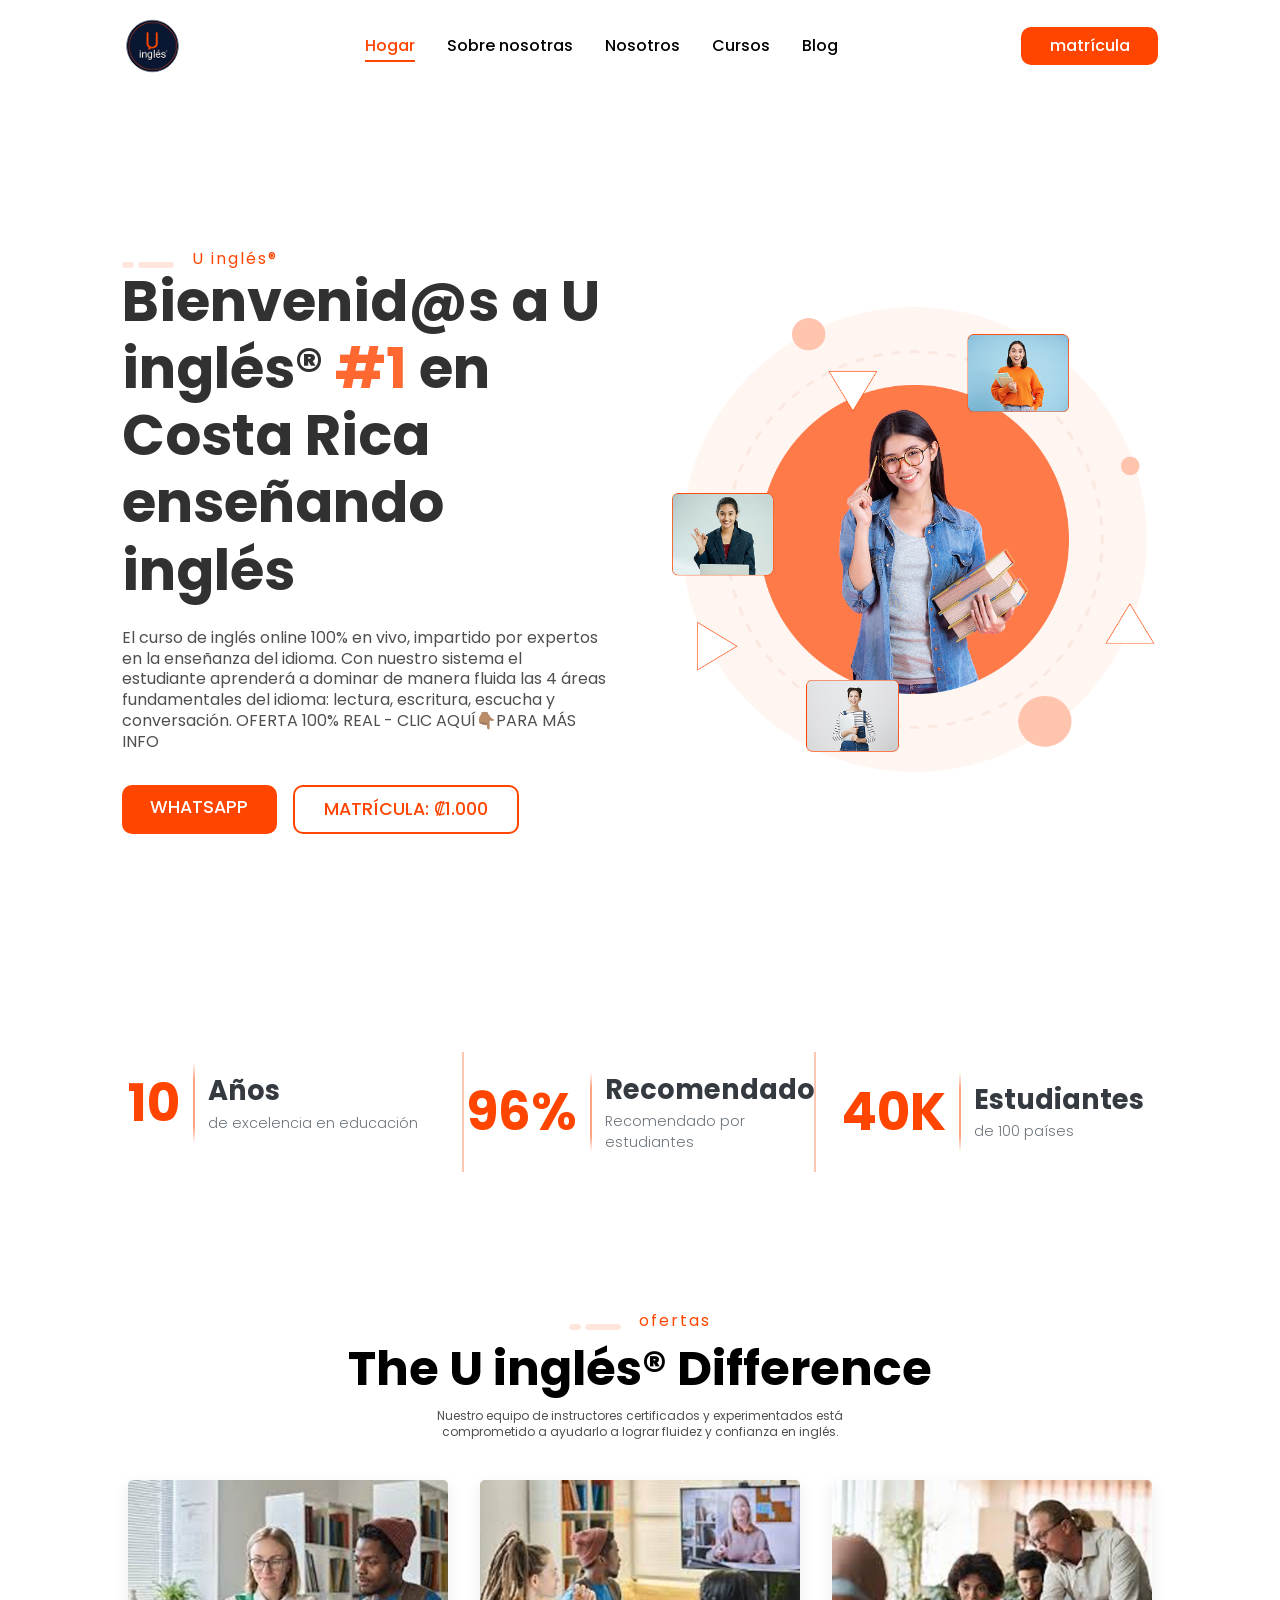
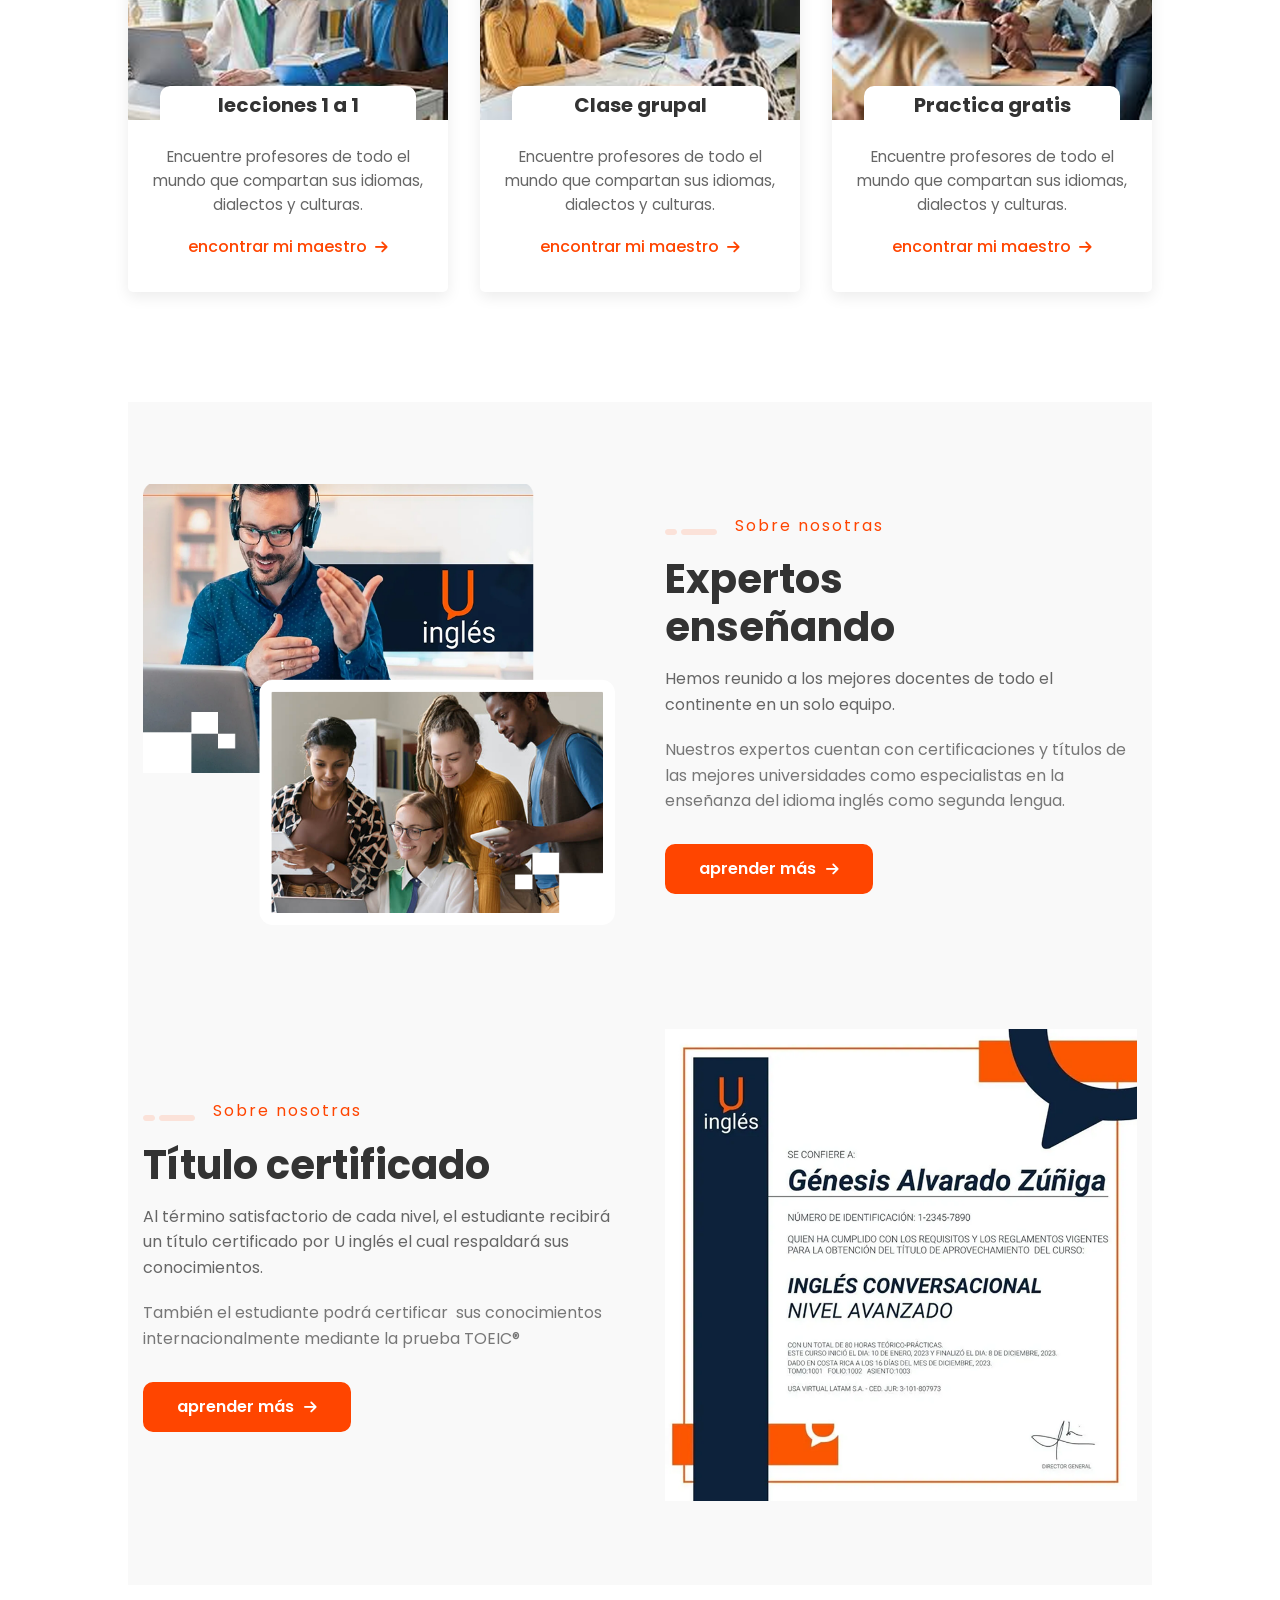
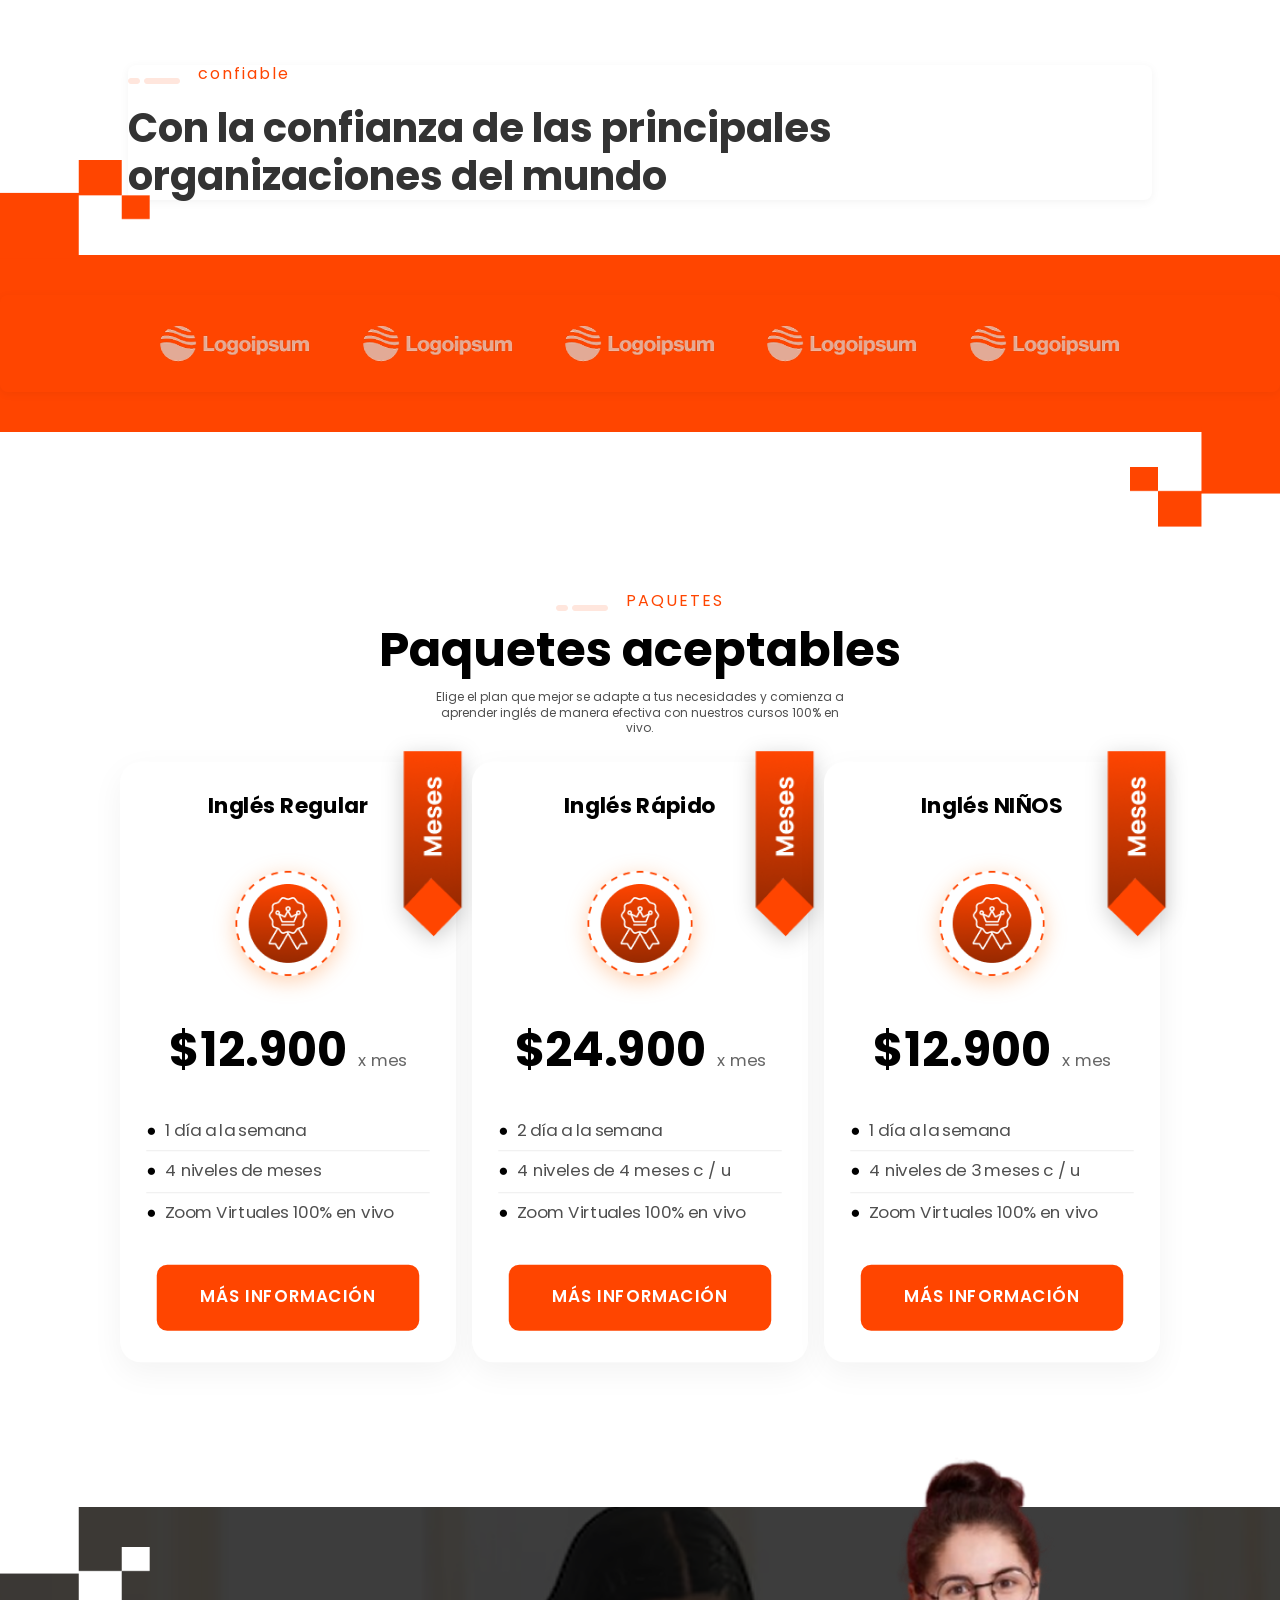
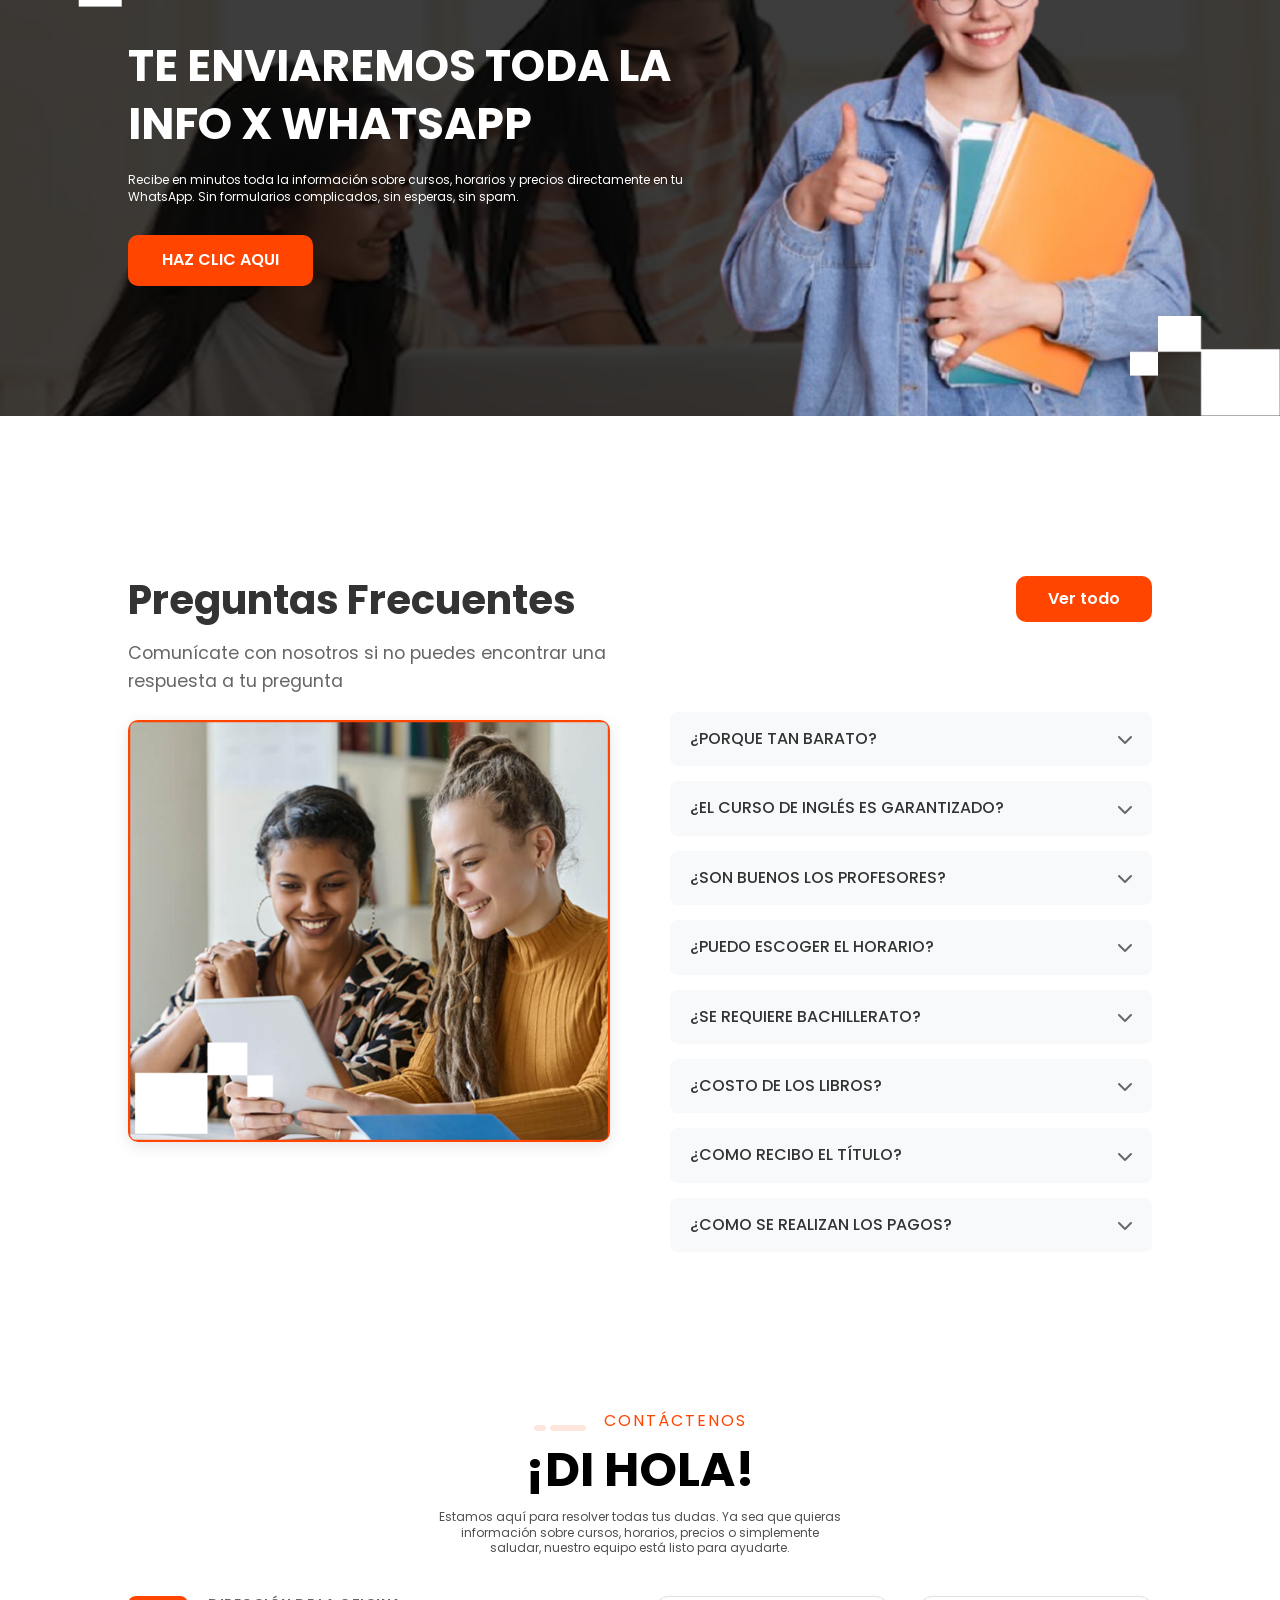
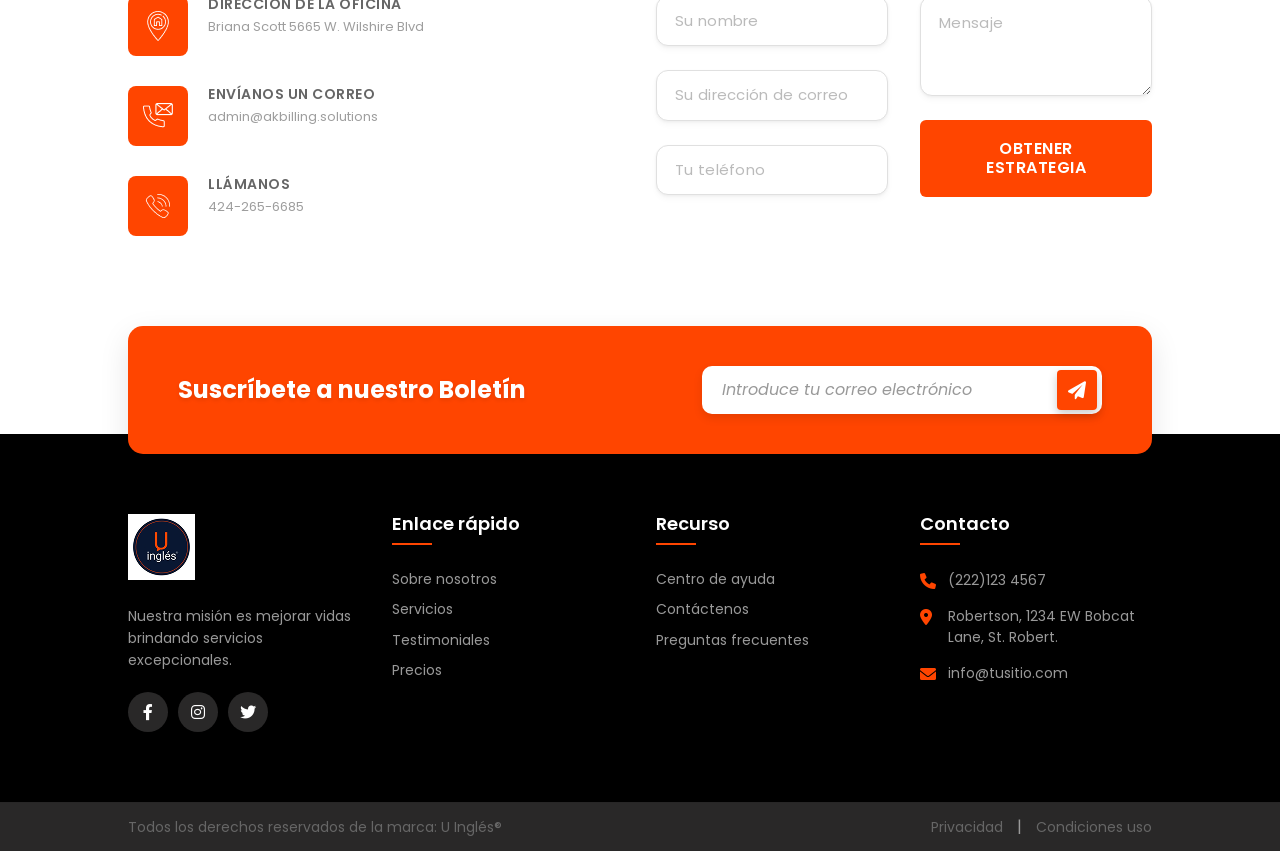
==== index.html @ 6aa4d953 "Web Page Public Temporal" ====
<!DOCTYPE html>
<html lang="es">
<head>
    <meta charset="UTF-8">
    <meta name="viewport" content="width=device-width, initial-scale=1.0">
    <title>U Inglés</title>
    <link rel="shortcut icon" type="image/x-icon"  href="assets/images/favicon.webp">

    <meta name="author" content="U inglés">
    <meta property="og:site_name" content="U inglés">
	<meta property="og:title" content="U inglés">
	<meta property="og:type" content="website">
	<meta property="og:image" content="assets/images/favicon.webp">
	<meta property="og:locale" content="es_US">
	<meta name="twitter:card" content="summary">
	<meta name="twitter:title" content="U inglés">
	<meta name="twitter:description" content="EXPERTOS EN INGLÉS">
	<meta name="twitter:image" content="assets/images/favicon.webp">
	<meta name="twitter:image:alt" content="U inglés">
	<meta name="theme-color" content="#ff4500">

    <link rel="preconnect" href="https://fonts.googleapis.com">
	<link rel="preconnect" href="https://fonts.gstatic.com" crossorigin>
	<link href="https://fonts.googleapis.com/css2?family=Poppins:ital,wght@0,100;0,200;0,300;0,400;0,500;0,600;0,700;0,800;0,900;1,100;1,200;1,300;1,400;1,500;1,600;1,700;1,800;1,900&display=swap" rel="stylesheet">
	<link rel="stylesheet" href="https://cdnjs.cloudflare.com/ajax/libs/font-awesome/6.0.0/css/all.min.css" integrity="sha512-9usAa10IRO0HhonpyAIVpjrylPvoDwiPUiKdWk5t3PyolY1cOd4DSE0Ga+ri4AuTroPR5aQvXU9xC6qOPnzFeg==" crossorigin="anonymous" referrerpolicy="no-referrer" />
    <link rel="stylesheet" href="assets/css/normalize.css"> 
    <link rel="stylesheet" href="assets/css/main.css"> <!-- ¡Solo este es necesario! -->
</head>
<body>
    <nav class="navbar-1 wx-bg-white">
        <div class="nav-container-1 wx-container">
            <div class="logo-1">
                <img src="assets/images/logo.png" alt="Logo">
                <!-- <span>TechWeb</span> -->
            </div>
            
            <ul class="nav-links-1">
                <li class="active"><a href="#inicio">Hogar</a></li>
                <li><a href="#servicios">Sobre nosotras</a></li>
                <li><a href="#nosotros">Nosotros</a></li>
                <li><a href="#planes">Cursos</a></li>
                <li><a href="#blog">Blog</a></li>
            </ul>

            <div class="nav-buttons-1 desktop">
                <a href="https://wa.me/50688607777" class="btn-1 btn-register-1">MATRÍCULA</a>
            </div>

            <div class="hamburger-1 stairs">
                <span></span>
                <span></span>
                <span></span>
            </div>
        </div>
    </nav>

    <div class="sidenav-overlay-1"></div>

    <section id="inicio" class="hero-1 wx-pt-0 wx-mt-0">
        <div class="hero-container-1 wx-container">
            <div class="hero-content-1">
                <span class="hero-span-1 wx-text-shape">U inglés®</span>
                <h1 class="hero-title-1 wx-mt-0">Bienvenid@s a U inglés® <span class="wx-text-primary wx-span">#1</span> en Costa Rica enseñando inglés</h1>
                <p class="hero-description-1">El curso de inglés online 100% en vivo, impartido por expertos en la enseñanza del idioma. Con nuestro sistema el estudiante aprenderá a dominar de manera fluida las 4 áreas fundamentales del idioma: lectura, escritura, escucha y conversación. OFERTA 100% REAL - CLIC AQUÍ👇🏽PARA MÁS INFO</p>
                <div class="hero-buttons-1">
                    <a href="https://wa.me/50688607777" class="btn-1 btn-whatsapp-1">WhatsApp</a>
                    <a href="https://wa.me/50688607777" class="btn-1 btn-transparent-1">MATRÍCULA: ₡1.000</a>
                </div>
            </div>
            <div class="hero-image-1">
                <img src="assets/images/hero.png" alt="Hero Image">
            </div>
        </div>
    </section>

     <!-- Sección de estadísticas -->
    <section class="wx-container wx-py-20">

	    <!-- Tres columnas responsivas -->
	    <div class="wx-row">
	        <!-- Columna 1: 10 años -->
	        <div class="wx-col-6 wx-col-md-4 wx-col-sm-6 wx-estadistica-item">
	            <div class="wx-estadistica-contenido">
	                <!-- Número con línea vertical -->
	                <div class="wx-estadistica-numero">
	                    <strong>10</strong>
	                </div>
	                
	                <!-- Textos a la derecha en PC, abajo en móvil -->
	                <div class="wx-estadistica-textos wx-ml-3">
	                    <div class="wx-estadistica-texto-bold">
	                        Años
	                    </div>
	                    <div class="wx-estadistica-texto-light">
	                        de excelencia en educación
	                    </div>
	                </div>
	            </div>
	        </div>

	        <!-- Columna 2: 96% recomendado -->
	        <div class="wx-col-6 wx-col-md-4 wx-col-sm-6 wx-estadistica-item wx-d-flex wx-justify-center">
	            <div class="wx-estadistica-contenido">
	                <div class="wx-estadistica-numero">
	                    <strong>96%</strong>
	                </div>
	                <div class="wx-estadistica-textos wx-ml-3">
	                    <div class="wx-estadistica-texto-bold">
	                        Recomendado
	                    </div>
	                    <div class="wx-estadistica-texto-light">
	                        Recomendado por estudiantes
	                    </div>
	                </div>
	            </div>
	        </div>

	        <!-- Columna 3: 40K estudiantes -->
	        <div class="wx-col-12 wx-col-md-4 wx-col-sm-12 wx-estadistica-item wx-d-flex wx-justify-center">
	            <div class="wx-estadistica-contenido">
	                <div class="wx-estadistica-numero">
	                    <strong>40K</strong>
	                </div>
	                <div class="wx-estadistica-textos wx-ml-3">
	                    <div class="wx-estadistica-texto-bold">
	                        Estudiantes
	                    </div>
	                    <div class="wx-estadistica-texto-light">
	                        de 100 países
	                    </div>
	                </div>
	            </div>
	        </div>
	    </div>
	</section>

	<!-- Sección de articulos -->
	<section id="blog" class="wx-container wx-py-20 section-articles">
		<div class="wx-title-area">
			<span class="hero-span-1 wx-text-shape">ofertas</span>
			<h2 class="wx-py-2">The U inglés® Difference️</h2>
			<div class="wx-center wx-w-40">
				<h5>Nuestro equipo de instructores certificados y experimentados está comprometido a ayudarlo a lograr fluidez y confianza en inglés.</h5>
				
			</div>
		</div>
		<div class="wx-container-articles">
	        <div class="wx-row">
	            <!-- Artículo 1 -->
	            <div class="wx-col-12 wx-col-md-4 wx-col-sm-12">
	                <article class="article-card">
	                    <div class="article-image-container">
	                        <img src="assets/images/article1.png" alt="Artículo 1" class="article-image">
	                        <span class="article-category">lecciones 1 a 1</span>
	                    </div>
	                    <div class="article-content">
	                        <p class="article-excerpt">Encuentre profesores de todo el mundo que compartan sus idiomas, dialectos y culturas.</p>
	                        <a href="https://wa.me/50688607777" class="article-link">encontrar mi maestro <i class="fas fa-arrow-right"></i></a>
	                    </div>
	                </article>
	            </div>
	            
	            <!-- Artículo 2 -->
	            <div class="wx-col-12 wx-col-md-4 wx-col-sm-12">
	                <article class="article-card">
	                    <div class="article-image-container">
	                        <img src="assets/images/article2.png" alt="Artículo 2" class="article-image">
	                        <span class="article-category">Clase grupal</span>
	                    </div>
	                    <div class="article-content">
	                        <p class="article-excerpt">Encuentre profesores de todo el mundo que compartan sus idiomas, dialectos y culturas.</p>
	                        <a href="https://wa.me/50688607777" class="article-link">encontrar mi maestro <i class="fas fa-arrow-right"></i></a>
	                    </div>
	                </article>
	            </div>
	            
	            <!-- Artículo 3 -->
	            <div class="wx-col-12 wx-col-md-4 wx-col-sm-12">
	                <article class="article-card">
	                    <div class="article-image-container">
	                        <img src="assets/images/article3.png" alt="Artículo 3" class="article-image">
	                        <span class="article-category">Practica gratis</span>
	                    </div>
	                    <div class="article-content">
	                        <p class="article-excerpt">Encuentre profesores de todo el mundo que compartan sus idiomas, dialectos y culturas.</p>
	                        <a href="https://wa.me/50688607777" class="article-link">encontrar mi maestro <i class="fas fa-arrow-right"></i></a>
	                    </div>
	                </article>
	            </div>
	        </div>
	    </div>
	</section>

	<!-- Sección Sobre Nosotros -->
	<section class="wx-container wx-py-20 section-about">
	    <div class="wx-container-about">
	        
	        <!-- Primera subsección: Imagen izquierda, texto derecha -->
	        <div id="servicios" class="about-row">
	            <div class="about-col about-col-image">
	                <div class="about-image-container">
	                    <img src="assets/images/about.png" alt="Sobre nosotros 1" class="about-image">
	                </div>
	            </div>
	            <div class="about-col about-col-content">
	                <span class="hero-span-1 wx-text-shape">Sobre nosotras</span>
	                <h2 class="about-title wx-mt-5">Expertos <br> enseñando</h2>
	                <p class="about-text about-text-short">Hemos reunido a los mejores docentes de todo el continente en un solo equipo.</p>
	                <p class="about-text about-text-long">Nuestros expertos cuentan con certificaciones y títulos de las mejores universidades como especialistas en la enseñanza del idioma inglés como segunda lengua.</p>
	                <a href="https://wa.me/50688607777" class="about-btn">aprender más <i class="fas fa-arrow-right"></i></a>
	            </div>
	        </div>

	        <!-- Segunda subsección: Imagen derecha, texto izquierda (reverse) -->
	        <div id="nosotros" class="about-row about-row-reverse">
	            <div class="about-col about-col-image">
	                <div class="about-image-container">
	                    <img src="assets/images/certificado.png" alt="Sobre nosotros 2" class="about-image">
	                </div>
	            </div>
	            <div class="about-col about-col-content">
	                <span class="hero-span-1 wx-text-shape">Sobre nosotras</span>
	                <h2 class="about-title wx-mt-5">Título certificado</h2>
	                <p class="about-text about-text-short">Al término satisfactorio de cada nivel, el estudiante recibirá un título certificado por U inglés el cual respaldará sus conocimientos.</p>
	                <p class="about-text about-text-long">También el estudiante podrá certificar  sus conocimientos internacionalmente mediante la prueba TOEIC®</p>
	                <a href="https://wa.me/50688607777" class="about-btn">aprender más <i class="fas fa-arrow-right"></i></a>
	            </div>
	        </div>

	    </div>
	</section>

	<!-- Sección Clientes (Título e imágenes decorativas) -->
	<section class="wx-container wx-py-20 section-clientes">
	  <div class="wx-card">

	    <span class="hero-span-1 wx-text-shape">confiable</span>
	    <h2 class="about-title wx-mt-5">Con la confianza de las principales <br> organizaciones del mundo</h2>
	  </div>
	</section>

	<!-- NUEVA SECCIÓN: Lista de Clientes (Logos) -->
	<section class="wx-bg-primary wx-py-10 section-lista-clientes">
		<!-- Imagen izquierda (esquina superior izquierda de la tarjeta) -->
	    <img src="assets/images/bg-left.png" alt="" class="clientes-bg-img left-img" role="presentation">
	    <!-- Imagen derecha (esquina inferior derecha de la tarjeta) -->
	    <img src="assets/images/bg-right.png" alt="" class="clientes-bg-img right-img" role="presentation">
	  <div class="wx-card-logos"> 
	  	<div class="wx-container">
		    <ul class="clientes-logos-list">
		      <li><img src="assets/images/partner.png" alt="Nombre Cliente 1"></li>
		      <li><img src="assets/images/partner.png" alt="Nombre Cliente 2"></li>
		      <li><img src="assets/images/partner.png" alt="Nombre Cliente 3"></li>
		      <li><img src="assets/images/partner.png" alt="Nombre Cliente 4"></li>
		      <li><img src="assets/images/partner.png" alt="Nombre Cliente 5"></li>
		    </ul>
	  		
	  	</div>
	  </div>
	</section>

	<!-- Sección de planes -->
	<section id="planes" class="wx-container wx-py-20 section-planes">
	    <!-- Título de la sección -->
	    <div class="wx-title-area">
	        <span class="hero-span-1 wx-text-shape">PAQUETES</span>
	        <h2 class="wx-py-2">Paquetes aceptables</h2>
	        <div class="wx-center wx-w-40">
	            <h5>Elige el plan que mejor se adapte a tus necesidades y comienza a aprender inglés de manera efectiva con nuestros cursos 100% en vivo.</h5>
	        </div>
	    </div>
	    
	    <!-- Contenedor de planes -->
	    <div class="wx-container-planes">
	        <div class="wx-row">
	            <!-- Plan 1 - Básico -->
	            <div class="wx-col-12 wx-col-md-4 wx-col-sm-12">
	                <div class="wx-card-plan featured">
	                	<div class="featured-badge">
				            <img src="assets/images/categoria.png" alt="Más Popular">
				        </div>
	                    <h3 class="plan-title">Inglés Regular</h3>
	                    <div class="plan-icon">
	                        <img src="assets/images/medalla.png" alt="Medalla Bronce">
	                    </div>
	                    <div class="plan-price">
	                        $12.900 <span>x mes</span>
	                    </div>
	                    <ul class="plan-features">
	                        <li>1 día a la semana</li>
	                        <li>4 niveles de meses</li>
	                        <li>Zoom Virtuales 100% en vivo</li>
	                    </ul>
	                    <button class="plan-btn"  onclick="window.location.href='https://wa.me/50688607777'">Más información</button>
	                </div>
	            </div>
	            
	            <!-- Plan 2 - Estándar (Destacado) -->
	            <div class="wx-col-12 wx-col-md-4 wx-col-sm-12">
	                <div class="wx-card-plan featured">
	                	 <div class="featured-badge">
				            <img src="assets/images/categoria.png" alt="Más Popular">
				        </div>
	                    <h3 class="plan-title">Inglés Rápido</h3>
	                    <div class="plan-icon">
	                        <img src="assets/images/medalla.png" alt="Medalla Plata">
	                    </div>
	                    <div class="plan-price">
	                        $24.900 <span>x mes</span>
	                    </div>
	                    <ul class="plan-features">
	                        <li>2 día a la semana</li>
	                        <li>4 niveles de 4 meses c / u</li>
	                        <li>Zoom Virtuales 100% en vivo</li>
	                    </ul>
	                    <button class="plan-btn"  onclick="window.location.href='https://wa.me/50688607777'">Más información</button>
	                </div>
	            </div>
	            
	            <!-- Plan 3 - Premium -->
	            <div class="wx-col-12 wx-col-md-4 wx-col-sm-12">
	                <div class="wx-card-plan featured">
	                	<div class="featured-badge">
				            <img src="assets/images/categoria.png" alt="Más Popular">
				        </div>
	                    <h3 class="plan-title">Inglés NIÑOS</h3>
	                    <div class="plan-icon">
	                        <img src="assets/images/medalla.png" alt="Medalla Oro">
	                    </div>
	                    <div class="plan-price">
	                        $12.900 <span>x mes</span>
	                    </div>
	                    <ul class="plan-features">
	                        <li>1 día a la semana</li>
	                        <li>4 niveles de  3 meses c / u</li>
	                        <li>Zoom Virtuales 100% en vivo</li>
	                    </ul>
	                    <button class="plan-btn"  onclick="window.location.href='https://wa.me/50688607777'">Más información</button>
	                </div>
	            </div>
	        </div>
	    </div>
	</section>

	<!-- Sección de inivitacion -->
	<section class="wx-invitavion wx-py-20">
	    <!-- Imágenes decorativas -->
	    <img src="assets/images/bg-w-left.png" alt="" class="invitacion-bg-img left-img" role="presentation">
	    <img src="assets/images/bg-w-right.png" alt="" class="invitacion-bg-img right-img" role="presentation">
	    
	    <div class="wx-container">
	        <div class="wx-row">
	            <div class="wx-col-12 wx-col-md-7 wx-col-lg-7">
	                <div class="content-area">
	                    <h2>TE ENVIAREMOS TODA LA <br class="hide-on-mobile"> INFO X WHATSAPP</h2>
	                    <h5>Recibe en minutos toda la información sobre cursos, horarios y precios directamente en tu WhatsApp. Sin formularios complicados, sin esperas, sin spam.</h5>
	                    <a href="https://wa.me/50688607777" class="btn-invitacion">HAZ CLIC AQUI</a>
	                </div>
	            </div>
	            <div class="wx-col-12 wx-col-md-5 wx-col-lg-5">
	                <div class="invitacion-person-img">
	                    <img src="assets/images/person.png" alt="Person" loading="lazy">
	                </div>
	            </div>
	        </div>
	    </div>
	</section>

	<!-- Section de preguntas frecuentes -->
	<section class="wx-container faq-section wx-py-20">
        <div class="faq-column left-column">
            <h2 class="faq-title">Preguntas Frecuentes</h2>
            <p class="faq-subtitle">Comunícate con nosotros si no puedes encontrar una respuesta a tu pregunta</p>
            <div class="faq-image-container">
                <img src="assets/images/question.png" alt="Preguntas frecuentes" class="faq-image">
            </div>
        </div>

        <div class="faq-column right-column">
            <button onclick="window.location.href='https://wa.me/50688607777'" class="faq-contact-btn">
                Ver todo
                <!-- <i class="fas fa-arrow-right"></i> -->
            </button>

            <div class="faq-list" style="padding-top: 60px;">
                <!-- Pregunta 1 -->
                <div class="faq-item">
                    <div class="faq-question">
                        <span>¿PORQUE TAN BARATO?</span>
                        <i class="fas fa-chevron-down faq-icon"></i>
                    </div>
                    <div class="faq-answer">
                        <p>Nuestra meta es ofrecer un curso de calidad a bajo costo y así poder beneficiar a la mayor cantidad de estudiantes posibles. Animate! Las buenas oportunidades no se pueden dejar pasar.</p>
                    </div>
                </div>

                <!-- Pregunta 2 -->
                <div class="faq-item">
                    <div class="faq-question">
                        <span>¿EL CURSO DE INGLÉS ES GARANTIZADO?</span>
                        <i class="fas fa-chevron-down faq-icon"></i>
                    </div>
                    <div class="faq-answer">
                        <p>Nuestro programa está diseñado para que el estudiante logre dominar de forma fluida y espontánea las 4 áreas fundamentales del idioma inglés: lectura, escritura, escucha y sobre todo la conversación. Por lo tanto, para lograr el objetivo es indispensable tomar en cuenta la disciplina y habilidad de cada estudiante. Con ganas y esfuerzo lo vas a lograr al igual que muchas personas en el mundo.</p>
                    </div>
                </div>

                <!-- Pregunta 3 -->
                <div class="faq-item">
                    <div class="faq-question">
                        <span>¿SON BUENOS LOS PROFESORES?</span>
                        <i class="fas fa-chevron-down faq-icon"></i>
                    </div>
                    <div class="faq-answer">
                        <p>Nuestro equipo docente está conformado por los mejores profesores de todo el continente, certificados y graduados de las mejores universidades como especialistas en la enseñanza del idioma inglés.</p>
                    </div>
                </div>

                <!-- Pregunta 4 -->
                <div class="faq-item">
                    <div class="faq-question">
                        <span>¿PUEDO ESCOGER EL HORARIO?</span>
                        <i class="fas fa-chevron-down faq-icon"></i>
                    </div>
                    <div class="faq-answer">
                        <p>Así es! Contamos con horarios lectivos disponibles tanto entre semana como los días sábado: mañana, tarde y noche. </p>
                    </div>
                </div>

                <!-- Pregunta 5 -->
                <div class="faq-item">
                    <div class="faq-question">
                        <span>¿SE REQUIERE BACHILLERATO?</span>
                        <i class="fas fa-chevron-down faq-icon"></i>
                    </div>
                    <div class="faq-answer">
                        <p>No se requiere tener título de bachillerato. El único requisito es tener muchas ganas de aprender ya que nuestros cursos son para niños, jóvenes y adultos.</p>
                    </div>
                </div>
                <!-- Pregunta 6 -->
                <div class="faq-item">
                    <div class="faq-question">
                        <span>¿COSTO DE LOS LIBROS?</span>
                        <i class="fas fa-chevron-down faq-icon"></i>
                    </div>
                    <div class="faq-answer">
                        <p>No tendrás que gastar dinero en libros, ya que al momento de matricular recibirás TOTALMENTE GRATIS el material del curso en formato digital PDF y de esa manera lo podrás descargar de manera muy fácil.</p>
                    </div>
                </div>
                <!-- Pregunta 7 -->
                <div class="faq-item">
                    <div class="faq-question">
                        <span>¿COMO RECIBO EL TÍTULO?</span>
                        <i class="fas fa-chevron-down faq-icon"></i>
                    </div>
                    <div class="faq-answer">
                        <p>Te haremos llegar el titulo en formato digital vía email, o bien, lo podemos hacer llegar hasta la puerta de tu casa por medio de Correos de Costa Rica. </p>
                    </div>
                </div>
                <!-- Pregunta 8 -->
                <div class="faq-item">
                    <div class="faq-question">
                        <span>¿COMO SE REALIZAN LOS PAGOS?</span>
                        <i class="fas fa-chevron-down faq-icon"></i>
                    </div>
                    <div class="faq-answer">
                        <p>
                        	Para su seguridad y comodidad contamos con diferentes formas de pago para que puedas elegir la que más te convenga: <br>
							SINPE MÓVIL <br>
							Transferencia <br>
							PAYPAL <br>
							BN Servicios <br>
							Tucan BCR <br>
							Rapi BAC 
                        </p>
                    </div>
                </div>
            </div>
        </div>
    </section>

    <!-- Sección de contacto -->
	<section id="contacto" class="wx-container section-contact">
	    <!-- Título de la sección -->
	    <div class="wx-title-area">
	        <span class="hero-span-1 wx-text-shape">CONTÁCTENOS</span>
	        <h2 class="wx-py-2">¡DI HOLA!</h2>
	        <div class="wx-center wx-w-40">
	            <h5>Estamos aquí para resolver todas tus dudas. Ya sea que quieras información sobre cursos, horarios, precios o simplemente saludar, nuestro equipo está listo para ayudarte.</h5>
	        </div>
	    </div>

	    <div class="contact-form wx-row">
	        <!-- Columna izquierda - Información de contacto -->
	        <div class="wx-col-12 wx-col-md-6 contact-info">
	            <!-- Item 1 -->
	            <div class="contact-info-item">
	                <div class="icon-box" style="background-color: var(--color-primary);">
	                    <img src="assets/images/ubicacion.png" alt="Icono ubicación" class="contact-icon">
	                </div>
	                <div class="contact-text">
	                    <span class="contact-label">Dirección de la oficina</span>
	                    <p class="contact-detail">Briana Scott 5665 W. Wilshire Blvd</p>
	                </div>
	            </div>

	            <!-- Item 2 -->
	            <div class="contact-info-item">
	                <div class="icon-box" style="background-color: var(--color-primary);">
	                    <img src="assets/images/phone-send.png" alt="Icono email" class="contact-icon">
	                </div>
	                <div class="contact-text">
	                    <span class="contact-label">Envíanos un correo</span>
	                    <p class="contact-detail">admin@akbilling.solutions</p>
	                </div>
	            </div>

	            <!-- Item 3 -->
	            <div class="contact-info-item">
	                <div class="icon-box" style="background-color: var(--color-primary);">
	                    <img src="assets/images/phone.png" alt="Icono teléfono" class="contact-icon">
	                </div>
	                <div class="contact-text">
	                    <span class="contact-label">Llámanos</span>
	                    <p class="contact-detail">424-265-6685</p>
	                </div>
	            </div>
	        </div>

	        <!-- Columna derecha - Formulario -->
	        <div class="wx-col-12 wx-col-md-6 contact-form-container">
	            <form class="contact-form-fields">
	                
	                
	                <div class="form-row wx-row">
	                    <div class="wx-col-12 wx-col-sm-6">
	                       <div class="form-row wx-row">
	                       		<div class="wx-col-12">
			                        <input type="text" class="form-input" placeholder="Su nombre" required>
			                    </div>
			                    <div class="wx-col-12 wx-mt-6">
			                        <input type="email" class="form-input" placeholder="Su dirección de correo" required>
			                    </div>
			                    <div class="wx-col-12 wx-mt-6">
			                        <input type="tel" class="form-input" placeholder="Tu teléfono" required>
			                    </div>
			                </div>
	                    </div>

	                    <div class="wx-col-12 wx-col-sm-6">
	                    	<div class="form-row wx-row">
			                    <div class="wx-col-12">
			                        <textarea class="form-input form-textarea" placeholder="Mensaje" rows="1" required></textarea>
			                    </div>
			                </div>
	                        <button type="submit" class="submit-btn" style="background-color: var(--color-primary);">Obtener Estrategia</button>
	                    </div>
	                </div>
	            </form>
	        </div>
	    </div>
	</section>

	<!-- Sección Newsletter -->
	<section class="wx-container">
	    <div class="newsletter-box" style="background-color: var(--color-primary);">
	        <div class="newsletter-content wx-row wx-align-center">
	            <div class="wx-col-12 wx-col-md-6">
	                <h3 class="newsletter-title">Suscríbete a nuestro Boletín</h3>
	            </div>
	            <div class="wx-col-12 wx-col-md-6">
	                <div class="newsletter-form">
	                    <input type="email" class="newsletter-input" placeholder="Introduce tu correo electrónico">
	                    <button class="newsletter-btn" style="background-color: var(--color-primary);">
	                        <i class="fas fa-paper-plane"></i>
	                    </button>
	                </div>
	            </div>
	        </div>
	    </div>
	</section>

	<!-- Footer -->
	<footer class="footer">
	    <div class="wx-container">
	        <div class="wx-row footer-main">
	            <!-- Columna 1 - Logo y Redes Sociales -->
	            <div class="wx-col-12 wx-col-md-6 wx-col-lg-3 footer-col">
	                <img src="assets/images/logo.png" alt="Logo" class="footer-logo">
	                <p class="footer-description">
	                    Nuestra misión es mejorar vidas brindando servicios excepcionales.
	                </p>
	                <div class="social-icons">
	                    <a href="#" class="social-icon"><i class="fab fa-facebook-f"></i></a>
	                    <a href="#" class="social-icon"><i class="fab fa-instagram"></i></a>
	                    <a href="#" class="social-icon"><i class="fab fa-twitter"></i></a>
	                </div>
	            </div>

	            <!-- Columna 2 - Enlaces rápidos -->
	            <div class="wx-col-12 wx-col-md-6 wx-col-lg-3 footer-col">
	                <h4 class="footer-title">Enlace rápido</h4>
	                <ul class="footer-links">
	                    <li><a href="#nosotros">Sobre nosotros</a></li>
	                    <li><a href="#servicios">Servicios</a></li>
	                    <li><a href="#">Testimoniales</a></li>
	                    <li><a href="#planes">Precios</a></li>
	                </ul>
	            </div>

	            <!-- Columna 3 - Recursos -->
	            <div class="wx-col-12 wx-col-md-6 wx-col-lg-3 footer-col">
	                <h4 class="footer-title">Recurso</h4>
	                <ul class="footer-links">
	                    <li><a href="#">Centro de ayuda</a></li>
	                    <li><a href="#contacto">Contáctenos</a></li>
	                    <li><a href="#question">Preguntas frecuentes</a></li>
	                </ul>
	            </div>

	            <!-- Columna 4 - Contacto -->
	            <div class="wx-col-12 wx-col-md-6 wx-col-lg-3 footer-col">
	                <h4 class="footer-title">Contacto</h4>
	                <ul class="contact-info-list">
	                    <li>
	                        <i class="fas fa-phone"></i>
	                        <span>(222)123 4567</span>
	                    </li>
	                    <li>
	                        <i class="fas fa-map-marker-alt"></i>
	                        <span>Robertson, 1234 EW Bobcat Lane, St. Robert.</span>
	                    </li>
	                    <li>
	                        <i class="fas fa-envelope"></i>
	                        <span>info@tusitio.com</span>
	                    </li>
	                </ul>
	            </div>
	        </div>
	    </div>

	    <!-- Sub Footer -->
	    <div class="sub-footer">
	        <div class="wx-container">
	            <div class="wx-row wx-align-center">
	                <div class="wx-col-12 wx-col-md-6">
	                    <p class="copyright">
	                        Todos los derechos reservados de la marca: U Inglés®️
	                    </p>
	                </div>
	                <div class="wx-col-12 wx-col-md-6">
	                    <div class="footer-legal">
	                        <a href="#">Privacidad</a>
	                        <span class="separator">|</span>
	                        <a href="#">Condiciones uso</a>
	                    </div>
	                </div>
	            </div>
	        </div>
	    </div>
	</footer>

    <script src="assets/js/jquery-4.0.0.min.js"></script>
    <script src="assets/js/script.js"></script>
    <script>
        
    </script>
</body>
</html>
---- assets/css/main.css ----
/* ========================================
   WX Framework - Utility Classes
   Prefijo: wx-
   Sistema de 12 columnas con Flexbox
======================================== */

* {
    margin: 0;
    padding: 0;
    box-sizing: border-box;
}

/* 1. Importamos el archivo con todas las declaraciones de fuentes */
/*@import url('poppins.css');*/


/* 2. Definimos las variables CSS en :root */
:root {
    /* Familia principal */
    --fuente-principal: 'Poppins', sans-serif;

    /* Pesos de fuente */
    --font-thin: 100;
    --font-extra-light: 200;
    --font-light: 300;
    --font-regular: 400;
    --font-medium: 500;
    --font-semi-bold: 600;
    --font-bold: 700;
    --font-extra-bold: 800;
    --font-black: 900;

    /* Pesos semánticos */
    --font-peso-parrafo: var(--font-regular);
    --font-peso-titulo: var(--font-bold);
    --font-peso-subtitulo: var(--font-semi-bold);
    --font-peso-enfasis: var(--font-medium);

    /* Colores principales */
    --color-primary: #FF4500;
    --color-secondary: #6c757d;
    --color-success: #28a745;
    --color-danger: #dc3545;
    --color-warning: #ffc107;
    --color-info: #17a2b8;
    --color-light: #f8f9fa;
    --color-dark: #343a40;
    --color-white: #ffffff;
    --color-black: #000000;
    --color-primary-rgb: 255, 69, 0; 
    --color-primary-light: #FF6A33;  
    --color-primary-dark: #CC3700;        /* Versión más oscura (opcional) */ 

    /* Espaciado base (1rem = 16px por defecto) */
    --spacing-1: 0.25rem;   /* 4px */
    --spacing-2: 0.5rem;    /* 8px */
    --spacing-3: 0.75rem;   /* 12px */
    --spacing-4: 1rem;      /* 16px */
    --spacing-5: 1.25rem;   /* 20px */
    --spacing-6: 1.5rem;    /* 24px */
    --spacing-7: 1.75rem;   /* 28px */
    --spacing-8: 2rem;      /* 32px */
    --spacing-9: 2.25rem;   /* 36px */
    --spacing-10: 2.5rem;   /* 40px */
    --spacing-11: 2.75rem;  /* 44px */
    --spacing-12: 3rem;     /* 48px */
    --spacing-13: 3.25rem;  /* 52px */
    --spacing-14: 3.5rem;   /* 56px */
    --spacing-15: 3.75rem;  /* 60px */
    --spacing-16: 4rem;     /* 64px */
    --spacing-17: 4.25rem;  /* 68px */
    --spacing-18: 4.5rem;   /* 72px */
    --spacing-19: 4.75rem;  /* 76px */
    --spacing-20: 5rem;     /* 80px */

    /* Breakpoints */
    --breakpoint-sm: 576px;
    --breakpoint-md: 768px;
    --breakpoint-lg: 992px;
    --breakpoint-xl: 1200px;
    --breakpoint-xxl: 1400px;
}

/* 3. Estilos base del body */
body {
    font-family: var(--fuente-principal);
    font-weight: var(--font-peso-parrafo);
    overflow-x: hidden;
    background: white;
}

/*h1 { font-weight: var(--font-peso-titulo); }
h2 { font-weight: var(--font-peso-subtitulo); }*/
strong, b { font-weight: var(--font-bold); }
a{text-decoration: none;}

/* ========================================
   CONTAINERS
======================================== */

.wx-container {
  margin: 0 auto;
  max-width: 1280px;
  width: 90%;
}

@media only screen and (min-width: 601px) {
  .wx-container {
    width: 85%;
  }
}

@media only screen and (min-width: 993px) {
  .wx-container {
    width: 80%;
  }
}
/*.wx-container {
    width: 100%;
    padding-right: var(--spacing-4);
    padding-left: var(--spacing-4);
    margin-right: auto;
    margin-left: auto;
}
*/
.wx-container-fluid {
    width: 100%;
    padding-right: var(--spacing-4);
    padding-left: var(--spacing-4);
    margin-right: auto;
    margin-left: auto;
}

/* Breakpoints para container */
/*@media (min-width: 576px) {
    .wx-container { max-width: 540px; } 
}
@media (min-width: 768px) {
    .wx-container { max-width: 720px; } 
}
@media (min-width: 992px) {
    .wx-container { max-width: 960px; } 
}
@media (min-width: 1024px) { 
    .wx-container { max-width: 1100px; }
}
@media (min-width: 1200px) {
    .wx-container { max-width: 1200px; }
}
@media (min-width: 1400px) {
    .wx-container { max-width: 1320px; } 
}
*/
/* ========================================
   FLEXBOX SYSTEM
======================================== */
.wx-d-flex { display: flex !important; }
.wx-d-inline-flex { display: inline-flex !important; }
.wx-d-block { display: block !important; }
.wx-d-inline-block { display: inline-block !important; }
.wx-d-none { display: none !important; }

/* Flex direction */
.wx-flex-row { flex-direction: row !important; }
.wx-flex-column { flex-direction: column !important; }
.wx-flex-row-reverse { flex-direction: row-reverse !important; }
.wx-flex-column-reverse { flex-direction: column-reverse !important; }

/* Justify content */
.wx-justify-start { justify-content: flex-start !important; }
.wx-justify-end { justify-content: flex-end !important; }
.wx-justify-center { justify-content: center !important; }
.wx-justify-between { justify-content: space-between !important; }
.wx-justify-around { justify-content: space-around !important; }
.wx-justify-evenly { justify-content: space-evenly !important; }

/* Align items */
.wx-align-start { align-items: flex-start !important; }
.wx-align-end { align-items: flex-end !important; }
.wx-align-center { align-items: center !important; }
.wx-align-baseline { align-items: baseline !important; }
.wx-align-stretch { align-items: stretch !important; }

/* Align self */
.wx-align-self-start { align-self: flex-start !important; }
.wx-align-self-end { align-self: flex-end !important; }
.wx-align-self-center { align-self: center !important; }
.wx-align-self-baseline { align-self: baseline !important; }
.wx-align-self-stretch { align-self: stretch !important; }

/* Flex wrap */
.wx-flex-wrap { flex-wrap: wrap !important; }
.wx-flex-nowrap { flex-wrap: nowrap !important; }
.wx-flex-wrap-reverse { flex-wrap: wrap-reverse !important; }

/* Gap */
.wx-gap-1 { gap: var(--spacing-1) !important; }
.wx-gap-2 { gap: var(--spacing-2) !important; }
.wx-gap-3 { gap: var(--spacing-3) !important; }
.wx-gap-4 { gap: var(--spacing-4) !important; }
.wx-gap-5 { gap: var(--spacing-5) !important; }
.wx-gap-6 { gap: var(--spacing-6) !important; }

.wx-center{margin: 0 auto; text-align: center;}

/* ========================================
   GRID SYSTEM - 12 COLUMNAS
======================================== */
.wx-row {
    display: flex;
    flex-wrap: wrap;
    margin-right: calc(-1 * var(--spacing-4));
    margin-left: calc(-1 * var(--spacing-4));
}

.wx-row > * {
    padding-right: var(--spacing-4);
    padding-left: var(--spacing-4);
}

/* Columnas base (sin breakpoint) */
.wx-col { flex: 1 0 0%; }
.wx-col-auto { flex: 0 0 auto; width: auto; }

/* Generador de columnas del 1 al 12 */
.wx-col-1 { flex: 0 0 auto; width: 8.33333333%; }
.wx-col-2 { flex: 0 0 auto; width: 16.66666667%; }
.wx-col-3 { flex: 0 0 auto; width: 25%; }
.wx-col-4 { flex: 0 0 auto; width: 33.33333333%; }
.wx-col-5 { flex: 0 0 auto; width: 41.66666667%; }
.wx-col-6 { flex: 0 0 auto; width: 50%; }
.wx-col-7 { flex: 0 0 auto; width: 58.33333333%; }
.wx-col-8 { flex: 0 0 auto; width: 66.66666667%; }
.wx-col-9 { flex: 0 0 auto; width: 75%; }
.wx-col-10 { flex: 0 0 auto; width: 83.33333333%; }
.wx-col-11 { flex: 0 0 auto; width: 91.66666667%; }
.wx-col-12 { flex: 0 0 auto; width: 100%; }

/* ========================================
   BREAKPOINTS RESPONSIVOS
======================================== */

/* SM (≥576px) */
@media (min-width: 576px) {
    .wx-col-sm { flex: 1 0 0%; }
    .wx-col-sm-auto { flex: 0 0 auto; width: auto; }
    .wx-col-sm-1 { flex: 0 0 auto; width: 8.33333333%; }
    .wx-col-sm-2 { flex: 0 0 auto; width: 16.66666667%; }
    .wx-col-sm-3 { flex: 0 0 auto; width: 25%; }
    .wx-col-sm-4 { flex: 0 0 auto; width: 33.33333333%; }
    .wx-col-sm-5 { flex: 0 0 auto; width: 41.66666667%; }
    .wx-col-sm-6 { flex: 0 0 auto; width: 50%; }
    .wx-col-sm-7 { flex: 0 0 auto; width: 58.33333333%; }
    .wx-col-sm-8 { flex: 0 0 auto; width: 66.66666667%; }
    .wx-col-sm-9 { flex: 0 0 auto; width: 75%; }
    .wx-col-sm-10 { flex: 0 0 auto; width: 83.33333333%; }
    .wx-col-sm-11 { flex: 0 0 auto; width: 91.66666667%; }
    .wx-col-sm-12 { flex: 0 0 auto; width: 100%; }
}

/* MD (≥768px) */
@media (min-width: 768px) {
    .wx-col-md { flex: 1 0 0%; }
    .wx-col-md-auto { flex: 0 0 auto; width: auto; }
    .wx-col-md-1 { flex: 0 0 auto; width: 8.33333333%; }
    .wx-col-md-2 { flex: 0 0 auto; width: 16.66666667%; }
    .wx-col-md-3 { flex: 0 0 auto; width: 25%; }
    .wx-col-md-4 { flex: 0 0 auto; width: 33.33333333%; }
    .wx-col-md-5 { flex: 0 0 auto; width: 41.66666667%; }
    .wx-col-md-6 { flex: 0 0 auto; width: 50%; }
    .wx-col-md-7 { flex: 0 0 auto; width: 58.33333333%; }
    .wx-col-md-8 { flex: 0 0 auto; width: 66.66666667%; }
    .wx-col-md-9 { flex: 0 0 auto; width: 75%; }
    .wx-col-md-10 { flex: 0 0 auto; width: 83.33333333%; }
    .wx-col-md-11 { flex: 0 0 auto; width: 91.66666667%; }
    .wx-col-md-12 { flex: 0 0 auto; width: 100%; }
}

/* LG (≥992px) */
@media (min-width: 992px) {
    .wx-col-lg { flex: 1 0 0%; }
    .wx-col-lg-auto { flex: 0 0 auto; width: auto; }
    .wx-col-lg-1 { flex: 0 0 auto; width: 8.33333333%; }
    .wx-col-lg-2 { flex: 0 0 auto; width: 16.66666667%; }
    .wx-col-lg-3 { flex: 0 0 auto; width: 25%; }
    .wx-col-lg-4 { flex: 0 0 auto; width: 33.33333333%; }
    .wx-col-lg-5 { flex: 0 0 auto; width: 41.66666667%; }
    .wx-col-lg-6 { flex: 0 0 auto; width: 50%; }
    .wx-col-lg-7 { flex: 0 0 auto; width: 58.33333333%; }
    .wx-col-lg-8 { flex: 0 0 auto; width: 66.66666667%; }
    .wx-col-lg-9 { flex: 0 0 auto; width: 75%; }
    .wx-col-lg-10 { flex: 0 0 auto; width: 83.33333333%; }
    .wx-col-lg-11 { flex: 0 0 auto; width: 91.66666667%; }
    .wx-col-lg-12 { flex: 0 0 auto; width: 100%; }
}

/* XL (≥1200px) */
@media (min-width: 1200px) {
    .wx-col-xl { flex: 1 0 0%; }
    .wx-col-xl-auto { flex: 0 0 auto; width: auto; }
    .wx-col-xl-1 { flex: 0 0 auto; width: 8.33333333%; }
    .wx-col-xl-2 { flex: 0 0 auto; width: 16.66666667%; }
    .wx-col-xl-3 { flex: 0 0 auto; width: 25%; }
    .wx-col-xl-4 { flex: 0 0 auto; width: 33.33333333%; }
    .wx-col-xl-5 { flex: 0 0 auto; width: 41.66666667%; }
    .wx-col-xl-6 { flex: 0 0 auto; width: 50%; }
    .wx-col-xl-7 { flex: 0 0 auto; width: 58.33333333%; }
    .wx-col-xl-8 { flex: 0 0 auto; width: 66.66666667%; }
    .wx-col-xl-9 { flex: 0 0 auto; width: 75%; }
    .wx-col-xl-10 { flex: 0 0 auto; width: 83.33333333%; }
    .wx-col-xl-11 { flex: 0 0 auto; width: 91.66666667%; }
    .wx-col-xl-12 { flex: 0 0 auto; width: 100%; }
}

/* XXL (≥1400px) */
@media (min-width: 1400px) {
    .wx-col-xxl { flex: 1 0 0%; }
    .wx-col-xxl-auto { flex: 0 0 auto; width: auto; }
    .wx-col-xxl-1 { flex: 0 0 auto; width: 8.33333333%; }
    .wx-col-xxl-2 { flex: 0 0 auto; width: 16.66666667%; }
    .wx-col-xxl-3 { flex: 0 0 auto; width: 25%; }
    .wx-col-xxl-4 { flex: 0 0 auto; width: 33.33333333%; }
    .wx-col-xxl-5 { flex: 0 0 auto; width: 41.66666667%; }
    .wx-col-xxl-6 { flex: 0 0 auto; width: 50%; }
    .wx-col-xxl-7 { flex: 0 0 auto; width: 58.33333333%; }
    .wx-col-xxl-8 { flex: 0 0 auto; width: 66.66666667%; }
    .wx-col-xxl-9 { flex: 0 0 auto; width: 75%; }
    .wx-col-xxl-10 { flex: 0 0 auto; width: 83.33333333%; }
    .wx-col-xxl-11 { flex: 0 0 auto; width: 91.66666667%; }
    .wx-col-xxl-12 { flex: 0 0 auto; width: 100%; }
}

/* ========================================
   WIDTH PERCENTAGES (10% a 100%)
======================================== */
.wx-w-10 { width: 10% !important; }
.wx-w-20 { width: 20% !important; }
.wx-w-30 { width: 30% !important; }
.wx-w-40 { width: 40% !important; }
.wx-w-50 { width: 50% !important; }
.wx-w-60 { width: 60% !important; }
.wx-w-70 { width: 70% !important; }
.wx-w-80 { width: 80% !important; }
.wx-w-90 { width: 90% !important; }
.wx-w-100 { width: 100% !important; }

/* ========================================
   MARGIN Y PADDING (hasta 80px/5rem)
======================================== */
/* Margin en rem */
.wx-m-0 { margin: 0px !important; }
.wx-m-1 { margin: var(--spacing-1) !important; }
.wx-m-2 { margin: var(--spacing-2) !important; }
.wx-m-3 { margin: var(--spacing-3) !important; }
.wx-m-4 { margin: var(--spacing-4) !important; }
.wx-m-5 { margin: var(--spacing-5) !important; }
.wx-m-6 { margin: var(--spacing-6) !important; }
.wx-m-7 { margin: var(--spacing-7) !important; }
.wx-m-8 { margin: var(--spacing-8) !important; }
.wx-m-9 { margin: var(--spacing-9) !important; }
.wx-m-10 { margin: var(--spacing-10) !important; }
.wx-m-11 { margin: var(--spacing-11) !important; }
.wx-m-12 { margin: var(--spacing-12) !important; }
.wx-m-14 { margin: var(--spacing-14) !important; }
.wx-m-16 { margin: var(--spacing-16) !important; }
.wx-m-18 { margin: var(--spacing-18) !important; }
.wx-m-20 { margin: var(--spacing-20) !important; }

/* Margin top */
.wx-mt-0 { margin-top: 0px !important; }
.wx-mt-1 { margin-top: var(--spacing-1) !important; }
.wx-mt-2 { margin-top: var(--spacing-2) !important; }
.wx-mt-3 { margin-top: var(--spacing-3) !important; }
.wx-mt-4 { margin-top: var(--spacing-4) !important; }
.wx-mt-5 { margin-top: var(--spacing-5) !important; }
.wx-mt-6 { margin-top: var(--spacing-6) !important; }
.wx-mt-7 { margin-top: var(--spacing-7) !important; }
.wx-mt-8 { margin-top: var(--spacing-8) !important; }
.wx-mt-9 { margin-top: var(--spacing-9) !important; }
.wx-mt-10 { margin-top: var(--spacing-10) !important; }
.wx-mt-11 { margin-top: var(--spacing-11) !important; }
.wx-mt-12 { margin-top: var(--spacing-12) !important; }
.wx-mt-14 { margin-top: var(--spacing-14) !important; }
.wx-mt-16 { margin-top: var(--spacing-16) !important; }
.wx-mt-18 { margin-top: var(--spacing-18) !important; }
.wx-mt-20 { margin-top: var(--spacing-20) !important; }

/* Margin bottom */
.wx-mb-0 { margin-bottom: 0px !important; }
.wx-mb-1 { margin-bottom: var(--spacing-1) !important; }
.wx-mb-2 { margin-bottom: var(--spacing-2) !important; }
.wx-mb-3 { margin-bottom: var(--spacing-3) !important; }
.wx-mb-4 { margin-bottom: var(--spacing-4) !important; }
.wx-mb-5 { margin-bottom: var(--spacing-5) !important; }
.wx-mb-6 { margin-bottom: var(--spacing-6) !important; }
.wx-mb-7 { margin-bottom: var(--spacing-7) !important; }
.wx-mb-8 { margin-bottom: var(--spacing-8) !important; }
.wx-mb-9 { margin-bottom: var(--spacing-9) !important; }
.wx-mb-10 { margin-bottom: var(--spacing-10) !important; }
.wx-mb-11 { margin-bottom: var(--spacing-11) !important; }
.wx-mb-12 { margin-bottom: var(--spacing-12) !important; }
.wx-mb-14 { margin-bottom: var(--spacing-14) !important; }
.wx-mb-16 { margin-bottom: var(--spacing-16) !important; }
.wx-mb-18 { margin-bottom: var(--spacing-18) !important; }
.wx-mb-20 { margin-bottom: var(--spacing-20) !important; }

/* Margin left */
.wx-ml-0 { margin-left: 0px !important; }
.wx-ml-1 { margin-left: var(--spacing-1) !important; }
.wx-ml-2 { margin-left: var(--spacing-2) !important; }
.wx-ml-3 { margin-left: var(--spacing-3) !important; }
.wx-ml-4 { margin-left: var(--spacing-4) !important; }
.wx-ml-5 { margin-left: var(--spacing-5) !important; }
.wx-ml-6 { margin-left: var(--spacing-6) !important; }
.wx-ml-7 { margin-left: var(--spacing-7) !important; }
.wx-ml-8 { margin-left: var(--spacing-8) !important; }
.wx-ml-9 { margin-left: var(--spacing-9) !important; }
.wx-ml-10 { margin-left: var(--spacing-10) !important; }
.wx-ml-11 { margin-left: var(--spacing-11) !important; }
.wx-ml-12 { margin-left: var(--spacing-12) !important; }
.wx-ml-14 { margin-left: var(--spacing-14) !important; }
.wx-ml-16 { margin-left: var(--spacing-16) !important; }
.wx-ml-18 { margin-left: var(--spacing-18) !important; }
.wx-ml-20 { margin-left: var(--spacing-20) !important; }

/* Margin right */
.wx-mr-0 { margin-right: 0px !important; }
.wx-mr-1 { margin-right: var(--spacing-1) !important; }
.wx-mr-2 { margin-right: var(--spacing-2) !important; }
.wx-mr-3 { margin-right: var(--spacing-3) !important; }
.wx-mr-4 { margin-right: var(--spacing-4) !important; }
.wx-mr-5 { margin-right: var(--spacing-5) !important; }
.wx-mr-6 { margin-right: var(--spacing-6) !important; }
.wx-mr-7 { margin-right: var(--spacing-7) !important; }
.wx-mr-8 { margin-right: var(--spacing-8) !important; }
.wx-mr-9 { margin-right: var(--spacing-9) !important; }
.wx-mr-10 { margin-right: var(--spacing-10) !important; }
.wx-mr-11 { margin-right: var(--spacing-11) !important; }
.wx-mr-12 { margin-right: var(--spacing-12) !important; }
.wx-mr-14 { margin-right: var(--spacing-14) !important; }
.wx-mr-16 { margin-right: var(--spacing-16) !important; }
.wx-mr-18 { margin-right: var(--spacing-18) !important; }
.wx-mr-20 { margin-right: var(--spacing-20) !important; }

/* Margin left & right */
.wx-mx-1 { margin-left: var(--spacing-1); margin-right: var(--spacing-1); }
.wx-mx-2 { margin-left: var(--spacing-2); margin-right: var(--spacing-2); }
/* ... (continuar patrón hasta 20) */

/* Margin top & bottom */
.wx-my-1 { margin-top: var(--spacing-1); margin-bottom: var(--spacing-1); }
.wx-my-2 { margin-top: var(--spacing-2); margin-bottom: var(--spacing-2); }
/* ... (continuar patrón hasta 20) */

/* Padding (misma estructura que margin pero con wx-p-) */
.wx-p-0 { padding: 0px !important; }
.wx-p-1 { padding: var(--spacing-1) !important; }
.wx-p-2 { padding: var(--spacing-2) !important; }
/* ... (continuar patrón hasta 20) */

.wx-pt-0 { padding-top: 0px !important; }
.wx-pt-1 { padding-top: var(--spacing-1) !important; }
.wx-pt-2 { padding-top: var(--spacing-2) !important; }
/* ... (continuar patrón hasta 20) */

.wx-pb-0 { padding-bottom: 0px !important; }
.wx-pb-1 { padding-bottom: var(--spacing-1) !important; }
.wx-pb-2 { padding-bottom: var(--spacing-2) !important; }
/* ... (continuar patrón hasta 20) */

.wx-pl-0 { padding-left: 0px !important; }
.wx-pl-1 { padding-left: var(--spacing-1) !important; }
.wx-pl-2 { padding-left: var(--spacing-2) !important; }
/* ... (continuar patrón hasta 20) */

.wx-pr-0 { padding-right: 0px !important; }
.wx-pr-1 { padding-right: var(--spacing-1) !important; }
.wx-pr-2 { padding-right: var(--spacing-2) !important; }
.wx-pr-3 { padding-right: var(--spacing-3) !important; }
.wx-pr-4 { padding-right: var(--spacing-4) !important; }
.wx-pr-5 { padding-right: var(--spacing-5) !important; }
.wx-pr-6 { padding-right: var(--spacing-6) !important; }
.wx-pr-7 { padding-right: var(--spacing-7) !important; }
.wx-pr-8 { padding-right: var(--spacing-8) !important; }
.wx-pr-9 { padding-right: var(--spacing-9) !important; }
.wx-pr-10 { padding-right: var(--spacing-10) !important; }
/* ... (continuar patrón hasta 20) */

.wx-px-0 { padding-left: 0px !important; }
.wx-px-1 { padding-left: var(--spacing-1); padding-right: var(--spacing-1); }
.wx-px-2 { padding-left: var(--spacing-2); padding-right: var(--spacing-2); }
.wx-px-3 { padding-left: var(--spacing-3); padding-right: var(--spacing-3); }
.wx-px-4 { padding-left: var(--spacing-4); padding-right: var(--spacing-4); }
.wx-px-5 { padding-left: var(--spacing-5); padding-right: var(--spacing-5); }
.wx-px-6 { padding-left: var(--spacing-6); padding-right: var(--spacing-6); }
.wx-px-7 { padding-left: var(--spacing-7); padding-right: var(--spacing-7); }
.wx-px-8 { padding-left: var(--spacing-8); padding-right: var(--spacing-8); }
.wx-px-9 { padding-left: var(--spacing-9); padding-right: var(--spacing-9); }
.wx-px-10 { padding-left: var(--spacing-10); padding-right: var(--spacing-10); }
/* ... (continuar patrón hasta 20) */

.wx-py-0 { padding-top: 0px !important; }
.wx-py-1 { padding-top: var(--spacing-1); padding-bottom: var(--spacing-1); }
.wx-py-2 { padding-top: var(--spacing-2); padding-bottom: var(--spacing-2); }
.wx-py-3 { padding-top: var(--spacing-3); padding-bottom: var(--spacing-3); }
.wx-py-4 { padding-top: var(--spacing-4); padding-bottom: var(--spacing-4); }
.wx-py-5 { padding-top: var(--spacing-5); padding-bottom: var(--spacing-5); }
.wx-py-6 { padding-top: var(--spacing-6); padding-bottom: var(--spacing-6); }
.wx-py-7 { padding-top: var(--spacing-7); padding-bottom: var(--spacing-7); }
.wx-py-8 { padding-top: var(--spacing-8); padding-bottom: var(--spacing-8); }
.wx-py-9 { padding-top: var(--spacing-9); padding-bottom: var(--spacing-9); }
.wx-py-10 { padding-top: var(--spacing-10); padding-bottom: var(--spacing-10); }
.wx-py-11 { padding-top: var(--spacing-11); padding-bottom: var(--spacing-11); }
.wx-py-12 { padding-top: var(--spacing-12); padding-bottom: var(--spacing-12); }
.wx-py-13 { padding-top: var(--spacing-13); padding-bottom: var(--spacing-13); }
.wx-py-14 { padding-top: var(--spacing-14); padding-bottom: var(--spacing-14); }
.wx-py-15 { padding-top: var(--spacing-15); padding-bottom: var(--spacing-15); }
.wx-py-16 { padding-top: var(--spacing-16); padding-bottom: var(--spacing-16); }
.wx-py-17 { padding-top: var(--spacing-17); padding-bottom: var(--spacing-17); }
.wx-py-18 { padding-top: var(--spacing-18); padding-bottom: var(--spacing-18); }
.wx-py-19 { padding-top: var(--spacing-19); padding-bottom: var(--spacing-19); }
.wx-py-20 { padding-top: var(--spacing-20); padding-bottom: var(--spacing-20); }
/* ... (continuar patrón hasta 20) */

/* ========================================
   TEXTO
======================================== */
/* Alineación */
.wx-text-left { text-align: left !important; }
.wx-text-center { text-align: center !important; }
.wx-text-right { text-align: right !important; }
.wx-text-justify { text-align: justify !important; }

/* Transformación */
.wx-text-uppercase { text-transform: uppercase !important; }
.wx-text-lowercase { text-transform: lowercase !important; }
.wx-text-capitalize { text-transform: capitalize !important; }

/* Decoración */
.wx-text-underline { text-decoration: underline !important; }
.wx-text-line-through { text-decoration: line-through !important; }
.wx-text-none { text-decoration: none !important; }

/* Pesos de fuente */
.wx-fw-thin { font-weight: var(--font-thin) !important; }
.wx-fw-extra-light { font-weight: var(--font-extra-light) !important; }
.wx-fw-light { font-weight: var(--font-light) !important; }
.wx-fw-regular { font-weight: var(--font-regular) !important; }
.wx-fw-medium { font-weight: var(--font-medium) !important; }
.wx-fw-semi-bold { font-weight: var(--font-semi-bold) !important; }
.wx-fw-bold { font-weight: var(--font-bold) !important; }
.wx-fw-extra-bold { font-weight: var(--font-extra-bold) !important; }
.wx-fw-black { font-weight: var(--font-black) !important; }

/* Tamaños de fuente (responsive) */
.wx-fs-1 { font-size: 0.75rem !important; }   /* 12px */
.wx-fs-2 { font-size: 0.875rem !important; }  /* 14px */
.wx-fs-3 { font-size: 1rem !important; }      /* 16px */
.wx-fs-4 { font-size: 1.125rem !important; }  /* 18px */
.wx-fs-5 { font-size: 1.25rem !important; }   /* 20px */
.wx-fs-6 { font-size: 1.5rem !important; }    /* 24px */
.wx-fs-7 { font-size: 1.75rem !important; }   /* 28px */
.wx-fs-8 { font-size: 2rem !important; }      /* 32px */
.wx-fs-9 { font-size: 2.5rem !important; }    /* 40px */
.wx-fs-10 { font-size: 3rem !important; }     /* 48px */

/* ========================================
   COLORES
======================================== */
/* Texto */
.wx-text-primary { color: var(--color-primary) !important; }
.wx-text-secondary { color: var(--color-secondary) !important; }
.wx-text-success { color: var(--color-success) !important; }
.wx-text-danger { color: var(--color-danger) !important; }
.wx-text-warning { color: var(--color-warning) !important; }
.wx-text-info { color: var(--color-info) !important; }
.wx-text-light { color: var(--color-light) !important; }
.wx-text-dark { color: var(--color-dark) !important; }
.wx-text-white { color: var(--color-white) !important; }
.wx-text-black { color: var(--color-black) !important; }

/* Fondos */
.wx-bg-primary { background-color: var(--color-primary) !important; }
.wx-bg-secondary { background-color: var(--color-secondary) !important; }
.wx-bg-success { background-color: var(--color-success) !important; }
.wx-bg-danger { background-color: var(--color-danger) !important; }
.wx-bg-warning { background-color: var(--color-warning) !important; }
.wx-bg-info { background-color: var(--color-info) !important; }
.wx-bg-light { background-color: var(--color-light) !important; }
.wx-bg-dark { background-color: var(--color-dark) !important; }
.wx-bg-white { background-color: var(--color-white) !important; }
.wx-bg-black { background-color: var(--color-black) !important; }

/* ========================================
   UTILIDADES ADICIONALES
======================================== */
/* Bordes redondeados */
.wx-rounded-none { border-radius: 0 !important; }
.wx-rounded-sm { border-radius: 0.25rem !important; }
.wx-rounded { border-radius: 0.5rem !important; }
.wx-rounded-lg { border-radius: 1rem !important; }
.wx-rounded-circle { border-radius: 50% !important; }
.wx-rounded-pill { border-radius: 50rem !important; }

/* Posicionamiento */
.wx-position-relative { position: relative !important; }
.wx-position-absolute { position: absolute !important; }
.wx-position-fixed { position: fixed !important; }
.wx-position-sticky { position: sticky !important; }

/* Visibility */
.wx-visible { visibility: visible !important; }
.wx-invisible { visibility: hidden !important; }

/* Overflow */
.wx-overflow-auto { overflow: auto !important; }
.wx-overflow-hidden { overflow: hidden !important; }
.wx-overflow-visible { overflow: visible !important; }
.wx-overflow-scroll { overflow: scroll !important; }


/* Menú estilo */
.navbar-1 {
    /*background: linear-gradient(135deg, #667eea 0%, #764ba2 100%);*/
    padding: 1rem 5%;
    /*position: fixed;*/
    position: relative;
    width: 100%;
    top: 0;
    z-index: 1000;
    /*box-shadow: 0 2px 10px rgba(0,0,0,0.1);*/
}

.nav-container-1 {
    display: flex;
    justify-content: space-between;
    align-items: center;
    width: 90%;
    /*max-width: 1200px;
    margin: 0 auto;*/
}

.logo-1 {
    display: flex;
    align-items: center;
    gap: 10px;
}

.logo-1 img {
    height: 60px;
    width: auto;
}

.logo-1 span {
    color: white;
    font-size: 1.5rem;
    font-weight: bold;
}

.nav-links-1 {
    display: flex;
    gap: 2rem;
    list-style: none;
}

.nav-links-1 li a {
    color: var(--color-black);
    text-decoration: none;
    font-size: 1rem;
    font-weight: 500;
    transition: all 0.3s ease;
    position: relative;
}

.nav-links-1 li a::after {
    content: '';
    position: absolute;
    width: 0;
    height: 2px;
    bottom: -5px;
    left: 0;
    background-color: var(--color-primary);
    transition: width 0.3s ease;
}

.nav-links-1 li a:hover::after {
    width: 100%;
}

/* Para el estado active - igual que el hover pero permanente */
.nav-links-1 li.active a::after {
    width: 100%;
}

/* Si quieres que sea de un color diferente */
.nav-links-1 li.active a::after {
    width: 100%;
    background-color: var(--color-primary); /* Color dorado para el active */
}

.nav-links-1 li.active a{
    color: var(--color-primary);
}

/* O si quieres que sea más grueso */
.nav-links-1 li.active a::after {
    width: 100%;
    height: 2px; /* Un poco más grueso */
}

.nav-buttons-1 {
    display: flex;
    gap: 1rem;
}

.btn-1 {
    padding: 0.8rem 1.8rem;
    text-transform: lowercase;
    border: none;
    border-radius: 10px;
    font-weight: 500;
    cursor: pointer;
    transition: all 0.3s ease;
}

.btn-login-1 {
    background: transparent;
    color: white;
    border: 2px solid white;
}

.btn-login-1:hover {
    background: white;
    color: #667eea;
}

.btn-register-1 {
    padding: 0.6rem 1.8rem;
    background: var(--color-primary);
    color: white;
}

.btn-register-1:hover {
    transform: translateY(-2px);
    box-shadow: 0 5px 15px rgba(0,0,0,0.2);
}

/* Menú hamburguesa animado */
.hamburger-1 {
    display: none;
    flex-direction: column;
    cursor: pointer;
    z-index: 1001;
}

.hamburger-1 span {
    width: 30px;
    height: 3px;
    background: var(--color-black);
    margin: 3px 0;
    transition: all 0.3s ease;
    border-radius: 3px;
}

/* Efecto escalera */
.hamburger-1.stairs span:nth-child(1) { width: 30px; }
.hamburger-1.stairs span:nth-child(2) { width: 20px; }
.hamburger-1.stairs span:nth-child(3) { width: 10px; }

/* Animación a X */
.hamburger-1.active span:nth-child(1) {
    transform: rotate(45deg) translate(8px, 8px);
    width: 30px;
}

.hamburger-1.active span:nth-child(2) {
    opacity: 0;
    width: 0;
}

.hamburger-1.active span:nth-child(3) {
    transform: rotate(-45deg) translate(7px, -7px);
    width: 30px;
}

/* Hero Section */
.hero-1 {
    min-height: 100vh;
    /*background: linear-gradient(135deg, #f5f7fa 0%, #c3cfe2 100%);*/
    display: flex;
    align-items: center;
    padding: 120px 5% 0;
}

@media only screen and (max-width: 767px){
    .hero-container-1{
        width: 100%!important;
    }
}



.hero-container-1 {
    display: grid;
    grid-template-columns: 1fr 1fr;
    gap: 4rem;
    width: 90%;
    align-items: center;
}

.hero-content-1 {
    animation: fadeInUp 1s ease;
}

/* Clase base para texto con shape */
.wx-text-shape {
    position: relative;
    display: inline-block; /* o block si quieres que ocupe todo el ancho */
    padding-left: 70px; /* Espacio para el shape (52px + margen) */
}

.wx-text-shape::before {
    content: '';
    position: absolute;
    left: 0;
    bottom: 0;
    width: 52px;
    height: 6px;
    background-image: url('../images/shape.png'); /* Cambia por la ruta correcta */
    background-repeat: no-repeat;
    background-size: contain;
    background-position: left bottom;
}

/* Variante con el shape en diferentes posiciones */
.wx-text-shape-left::before {
    left: 0;
    bottom: 0;
}

.wx-text-shape-center::before {
    left: 50%;
    transform: translateX(-50%);
    bottom: 0;
}

.wx-text-shape-right::before {
    right: 0;
    left: auto;
    bottom: 0;
}

/* Variante con el shape en la parte superior */
.wx-text-shape-top::before {
    top: 0;
    bottom: auto;
}

.hero-span-1 {
    color: var(--color-primary);
    font-size: 1rem;
    font-weight: 400;
    letter-spacing: 2px;
    /*text-transform: uppercase;*/
    display: block;
    /*margin-bottom: 1rem;*/
}

.hero-title-1 {
    font-size: 3.5rem;
    font-weight: 700;
    color: var(--color-black);
    opacity: 80.45%;
    margin-bottom: 1.5rem;
    line-height: 1.2;
}

.hero-description-1 {
    font-size: 1rem;
    color: #4F4F4F;
    margin-bottom: 2rem;
    line-height: 1.3;
}

.hero-buttons-1 {
    display: flex;
    gap: 1rem;
}

.btn-whatsapp-1 {
    background: var(--color-primary);
    color: white;
    border: none;
    font-size: 1.1rem;
    text-transform: uppercase;
}

.btn-whatsapp-1:hover {
    background: #e94102;
    transform: translateY(-2px);
    box-shadow: 0 5px 15px rgba(37, 211, 102, 0.3);
}

.btn-transparent-1 {
    background: transparent;
    color: var(--color-primary);
    border: 2px solid var(--color-primary);
    font-size: 1.1rem;
    text-transform: uppercase;
}

.btn-transparent-1:hover {
    background: var(--color-primary);
    color: white;
}

.hero-image-1 {
    animation: float 3s ease-in-out infinite;
}

.hero-image-1 img {
    width: 100%;
    max-width: 500px;
    border-radius: 20px;
    /*box-shadow: 0 20px 40px rgba(0,0,0,0.1);*/
}

@keyframes float {
    0%, 100% { transform: translateY(0); }
    50% { transform: translateY(-20px); }
}

@keyframes fadeInUp {
    from {
        opacity: 0;
        transform: translateY(30px);
    }
    to {
        opacity: 1;
        transform: translateY(0);
    }
}

/* Sidenav estilo */
.sidenav-overlay-1 {
    display: none;
    position: fixed;
    top: 0;
    left: 0;
    width: 100%;
    height: 100%;
    background: rgba(0,0,0,0.5);
    z-index: 998;
    opacity: 0;
    transition: opacity 0.3s ease;
}

.sidenav-overlay-1.active {
    display: block;
    opacity: 1;
}

/* Responsive */
@media (max-width: 968px) {
    .hero-container-1 {
        grid-template-columns: 1fr;
        text-align: center;
    }

    .hero-buttons-1 {
        justify-content: center;
    }

    .hero-title-1 {
        font-size: 2.5rem;
    }

    /* Invierte el orden de los elementos */
    .hero-container-1 > :first-child {
        order: 2; /* El primer elemento va después */
    }
    
    .hero-container-1 > :last-child {
        order: 1; /* El último elemento va primero */
    }
}

@media (max-width: 768px) {
    .hamburger-1 {
        display: flex;
    }

    .nav-links-1 {
        position: fixed;
        top: 0;
        right: -100%;
        width: 300px;
        height: 100vh;
        background: linear-gradient(135deg, #ffffff 0%, #fde2d7 100%);
        flex-direction: column;
        align-items: center;
        justify-content: center;
        gap: 2rem;
        transition: right 0.3s ease;
        z-index: 999;
        margin: 0;
        padding: 2rem;
    }

    .nav-links-1.active {
        right: 0;
    }

    .nav-buttons-1 {
        display: none;
    }

    .nav-links-1 .nav-buttons-1 {
        display: flex;
        flex-direction: column;
        width: 100%;
    }

    .nav-links-1 .btn-1 {
        width: 100%;
        text-align: center;
    }
}


/* ========================================
   ESTILOS ÚNICOS PARA ESTADÍSTICAS
   Responsive: PC horizontal, móvil vertical
======================================== */


@media only screen and (min-width: 768px) {
    .wx-estadistica-item {
        position: relative;
        padding: 0 var(--spacing-4);
    }
}


.wx-estadistica-item {
    animation: fadeInUp 1s ease;
}

/* Línea vertical divisoria entre columnas (solo en PC) */
.wx-estadistica-item:not(:last-child)::after {
    content: '';
    position: absolute;
    top: 50%;
    right: 0;
    transform: translateY(-50%);
    width: 2px;
    height: 120px;
    background-color: var(--color-primary);
    opacity: 0.3;
}

/* Ocultar líneas en móvil */
@media (max-width: 767px) {
    .wx-estadistica-item::after {
        display: none;
    }
    
    /* Espaciado entre items en móvil */
    .wx-estadistica-item {
        margin-bottom: var(--spacing-8);
    }
    
    .wx-estadistica-item:last-child {
        margin-bottom: 0;
    }
}

/* Contenedor principal - adaptativo */
.wx-estadistica-contenido {
    display: flex;
    flex-direction: column; /* Por defecto: vertical (móvil) */
    align-items: center;
    gap: var(--spacing-3);
    text-align: center;
}

/* En PC: horizontal */
@media (min-width: 768px) {
    .wx-estadistica-contenido {
        flex-direction: row; /* Horizontal en PC */
        align-items: center;
        gap: var(--spacing-4);
        text-align: left;
    }
}

/* Número grande */
.wx-estadistica-numero {
    font-size: var(--spacing-13);
    font-weight: var(--font-bold);
    color: var(--color-primary);
    line-height: 1.2;
    display: flex;
    align-items: baseline;
    gap: var(--spacing-2);
    flex-shrink: 0;
    flex-shrink: 0;
    position: relative;
}

/* Línea vertical después del número usando ::before */
.wx-estadistica-numero::before {
    content: '';
    position: absolute;
    right: -15px; /* Ajusta la posición según necesites */
    top: 50%;
    transform: translateY(-50%);
    width: 2px; /* Grosor de la línea */
    height: 80px; /* Altura de la línea */
    background: linear-gradient(180deg, 
        transparent 0%, 
        var(--color-primary) 20%, 
        var(--color-primary) 80%, 
        transparent 100%
    ); /* Efecto degradado para bordes suaves */
    opacity: 0.5;
    border-radius: 2px;
}

@media only screen and (max-width: 767px) {
    .wx-estadistica-numero::before{display: none;}
}

/* Línea vertical después del número (el caracter |) */
/*.wx-estadistica-numero span {
    color: var(--color-primary);
    font-weight: var(--font-light);
    font-size: 3rem;
    opacity: 0.5;
}*/

/* Contenedor de textos */
.wx-estadistica-textos {
    display: flex;
    flex-direction: column;
}

/* En móvil: textos centrados */
.wx-estadistica-textos {
    text-align: center;
}

/* En PC: textos alineados a la izquierda */
@media (min-width: 768px) {
    .wx-estadistica-textos {
        text-align: left;
    }
}

/* Texto principal en bold */
.wx-estadistica-texto-bold {
    font-weight: var(--font-bold);
    font-size: 1.8rem;
    color: var(--color-dark);
    margin-bottom: var(--spacing-1);
    line-height: 1.3;
}

/* Texto secundario en light */
.wx-estadistica-texto-light {
    font-weight: var(--font-light);
    font-size: 0.9rem;
    color: var(--color-secondary);
    line-height: 1.4;
}

/* Ajustes responsive para móvil */
@media (max-width: 767px) {
    .wx-estadistica-numero {
        font-size: 2.6rem;
    }
    
    .wx-estadistica-numero span {
        font-size: 2.5rem;
    }
    
    .wx-estadistica-texto-bold {
        font-size: 1.1rem;
    }
    
    .wx-estadistica-texto-light {
        font-size: 0.95rem;
    }
}

/* Ajustes para tablets (pantallas medianas) */
@media (min-width: 768px) and (max-width: 991px) {
    .wx-estadistica-numero {
        font-size: 2.8rem;
    }
    
    .wx-estadistica-contenido {
        gap: var(--spacing-3);
    }

    .wx-estadistica-texto-bold {
        font-size: 1rem;
    }
    .wx-estadistica-texto-light{font-size: 0.8rem;}
}

@media only screen and (min-width: 992px) {
    .wx-estadistica-item {
        position: relative;
        padding: 0 var(--spacing-2);
    }

    .wx-estadistica-numero {
        font-size: var(--spacing-10);
     }

     .wx-estadistica-texto-bold {
        font-size: 1.3rem;
    }
}

@media only screen and (min-width: 1200px) {
    .wx-estadistica-item {
        position: relative;
        padding: 0 var(--spacing-4);
    }

    .wx-estadistica-numero {
        font-size: var(--spacing-13);
     }

     .wx-estadistica-texto-bold {
        font-size: 1.7rem;
    }
}

/* Área de articulos */

.section-articles .wx-title-area{
    margin: 0 auto;
    text-align: center;
    margin-bottom: 40px;
}

.section-articles .wx-title-area .wx-text-shape {
    display: inline-block; /* Esto mantiene el shape pegado al texto */
}

.section-articles .wx-title-area h2{
    font-size: var(--spacing-12);
    font-weight: 700;
    line-height: 1.3;
}

.section-articles .wx-title-area h5{
    font-size: var(--spacing-3);
    font-weight: 400;
    line-height: 1.3;
    color: #4F4F4F;
}

/* Estilos de las tarjetas de artículo */
.article-card {
    background: #fff;
    border-radius: 5px;
    overflow: hidden;
    margin-bottom: 30px;
    box-shadow: 0 5px 15px rgba(0, 0, 0, 0.08);
    transition: transform 0.3s ease, box-shadow 0.3s ease;
}

.article-card:hover {
    transform: translateY(-5px);
    box-shadow: 0 15px 30px rgba(0, 0, 0, 0.15);
}

/* Contenedor de imagen */
.article-image-container {
    position: relative;
    overflow: hidden;
    aspect-ratio: 4/3; /* Relación de aspecto 4:3 */
}

.article-image {
    width: 100%;
    height: 100%;
    object-fit: cover;
    transition: transform 0.5s ease;
}

/* Efecto hover en la imagen */
.article-card:hover .article-image {
    /*transform: scale(1.1);*/
}

/* Categoría superpuesta */

.article-category {
    position: absolute;
    bottom: -5px;
    left: 50%; /* Posiciona desde el centro del contenedor */
    transform: translateX(-50%); /* Desplaza hacia la izquierda la mitad de su propio ancho */
    background: white;
    color: #333;
    padding: 8px;
    border-radius: 10px 10px 0 0; /* Redondeado solo arriba */
    font-size: 20px;
    font-weight: 700;
    box-shadow: 0 4px 10px rgba(0, 0, 0, 0.1);
    z-index: 2;
    transition: all 0.3s ease;
    white-space: nowrap; /* Evita que el texto se rompa en múltiples líneas */
    width: 80%;
    text-align: center;
}
/* Efecto hover para la categoría */
.article-card:hover .article-category {
    background: #f8f9fa;
    box-shadow: 0 6px 15px rgba(0, 0, 0, 0.15);
}

/* Contenido del artículo */
.article-content {
    padding: 25px 20px 30px;
    text-align: center;
}

.article-title {
    font-size: 1.25rem;
    font-weight: 600;
    margin-bottom: 10px;
    color: #333;
    transition: color 0.3s ease;
}

.article-card:hover .article-title {
    color: var(--color-primary); /* Color de acento al hacer hover */
}

.article-excerpt {
    font-size: 0.95rem;
    line-height: 1.6;
    color: #666;
    margin-bottom: 20px;
}

/* Estilo del enlace */
.article-link {
    display: inline-flex;
    align-items: center;
    gap: 8px;
    color: var(--color-primary);
    text-decoration: none;
    font-weight: 500;
    font-size: 1rem;
    transition: gap 0.3s ease, color 0.3s ease;
    border-bottom: 2px solid transparent;
    padding-bottom: 4px;
}

.article-link i {
    font-size: 0.9rem;
    transition: transform 0.3s ease;
}

/* Efecto hover en el enlace */
.article-link:hover {
    color: #f74a0a;
    gap: 12px;
}

.article-link:hover i {
    transform: translateX(5px);
}

/* Opción adicional: Efecto de overlay en la imagen */
.article-image-container::after {
    content: '';
    position: absolute;
    top: 0;
    left: 0;
    width: 100%;
    height: 100%;
    background: linear-gradient(45deg, rgba(0,123,255,0.2), rgba(0,0,0,0));
    opacity: 0;
    transition: opacity 0.3s ease;
    pointer-events: none;
}

.article-card:hover .article-image-container::after {
    opacity: 1;
}

/* Ajuste responsive para la categoría */
@media (max-width: 576px) {
    .article-category {
        font-size: 12px;
        padding: 6px 12px;
    }
    
    .article-content {
        padding: 20px 15px 25px;
    }
}


/* Sección About */
.section-about {
    background-color: #f9f9f9;
    padding: 80px 0;
}

.wx-container-about {
    max-width: 1200px;
    margin: 0 auto;
    padding: 0 15px;
}

/* Estilos para las filas */
.about-row {
    display: flex;
    align-items: center; /* Centrado vertical */
    gap: 50px;
    margin-bottom: 100px;
}

.about-row:last-child {
    margin-bottom: 0;
}

/* Fila reverse (para la segunda subsección) */
.about-row-reverse {
    flex-direction: row-reverse;
}

/* Columnas */
.about-col {
    flex: 1;
}

.about-col-image {
    flex: 1;
}

.about-col-content {
    flex: 1;
    text-align: left; /* Texto alineado a la izquierda */
}

/* Contenedor de imagen */
.about-image-container {
    position: relative;
    /*overflow: hidden;*/
   /* border-radius: 20px;
    box-shadow: 0 20px 40px rgba(0, 0, 0, 0.15);
    aspect-ratio: 3/2;*/
}

.about-image {
    width: 100%;
    height: 100%;
    object-fit: cover;
    transition: transform 0.5s ease;
}

.about-image-container:hover .about-image {
    /*transform: scale(1.05);*/
}


/* Título */
.about-title {
    font-size: 2.5rem;
    font-weight: 700;
    color: #333;
    margin-bottom: 15px;
    line-height: 1.2;
}

/* Textos */
.about-text {
    color: #666;
    line-height: 1.6;
    margin-bottom: 20px;
}

/*.about-text-short {
    font-size: 1.2rem;
    font-weight: 500;
    color: #444;
}*/

.about-text-long {
    font-size: 1rem;
    color: #777;
}

/* Botón */
.about-btn {
    display: inline-flex;
    align-items: center;
    gap: 10px;
    background: var(--color-primary);
    color: white;
    padding: 14px 32px;
    border-radius: 10px;
    text-decoration: none;
    font-weight: 600;
    font-size: 1rem;
    transition: all 0.3s ease;
    border: 2px solid var(--color-primary);
    margin-top: 10px;
}

.about-btn i {
    font-size: 0.9rem;
    transition: transform 0.3s ease;
}

.about-btn:hover {
    background: transparent;
    color: var(--color-primary);
    gap: 15px;
}

.about-btn:hover i {
    transform: translateX(5px);
}

/* Responsive */
@media (max-width: 992px) {
    .about-title {
        font-size: 2rem;
    }
    
    .about-row {
        gap: 30px;
    }
}

@media (max-width: 768px) {
    .about-row,
    .about-row-reverse {
        flex-direction: column;
        gap: 40px;
        margin-bottom: 70px;
    }
    
    .about-col {
        width: 100%;
    }
    
    .about-col-content {
        text-align: center;
    }
    
    .about-shape::before {
        left: 50%;
        transform: translateX(-50%);
    }
    
    .about-shape {
        text-align: center;
    }
    
    .about-btn {
        display: inline-flex;
    }
    
    .about-image-container {
        max-width: 600px;
        margin: 0 auto;
    }
}

@media (max-width: 576px) {
    .section-about {
        padding: 50px 0;
    }
    
    .about-title {
        font-size: 1.75rem;
    }
    
    .about-text-short {
        font-size: 1rem;
    }
    
    .about-btn {
        padding: 12px 28px;
        font-size: 0.95rem;
    }
}

/* Opción adicional: Si quieres un efecto de parallax sutil en las imágenes */
.about-image-container {
    transform: translateY(0);
    transition: transform 0.3s ease;
}

.about-row:hover .about-image-container {
    transform: translateY(-10px);
}

/* --- Estilos para la SECCIÓN CLIENTES (Título) --- */
.section-clientes .wx-card {
  padding: 0 0;
  background: white;
  position: relative;
  /*padding-top: 40px;  */
  /*padding-bottom: 40px; */
  border-radius: 8px;
  /* Sombra suave (opcional) */
  box-shadow: 0 2px 10px rgba(0,0,0,0.05);
  margin-bottom: -40px;
}


@media only screen and (max-width: 767px){
    .section-clientes .wx-card {
        margin: 0px;
        text-align: center;
    }
    .section-clientes .wx-card .wx-text-shape{display: inline-block;}
}

/* Estilos comunes para ambas imágenes decorativas */
.section-lista-clientes {
  position: relative; /* Contenedor relativo para posicionar las imágenes */
}

/* Estilos comunes para ambas imágenes decorativas */
.section-lista-clientes .clientes-bg-img {
  position: absolute;
  width: 150px;
  height: auto;
  z-index: 1; /* Para que estén sobre el fondo pero debajo del contenido si es necesario */
}

/* Imagen Izquierda: Esquina Superior Izquierda de la sección de logos */
.section-lista-clientes .left-img {
  left: 0;
  top: -95px;
}

/* Imagen Derecha: Esquina Inferior Derecha de la sección de logos */
.section-lista-clientes .right-img {
  right: 0;
  bottom: -95px;
}

/* Contenedor de los logos */
.section-lista-clientes .wx-card-logos {
  /*background: white;*/
  padding: 30px 20px;
  border-radius: 8px;
  box-shadow: 0 2px 10px rgba(0,0,0,0.05);
  position: relative; /* Para que el contenido quede sobre las imágenes */
  z-index: 2; /* El contenido va sobre las imágenes decorativas */
}


/* La lista de logos en sí misma usando Flexbox */
.clientes-logos-list {
  list-style: none;        /* Quita los puntos de la lista */
  padding: 0;
  margin: 0;
  display: flex;           /* Activa Flexbox */
  flex-wrap: wrap;         /* Permite que los elementos bajen a la siguiente línea si no hay espacio */
  justify-content: space-around; /* Distribuye el espacio equitativamente alrededor de los items */
  align-items: center;     /* Centra verticalmente los logos si tienen diferentes alturas */
  gap: 20px;               /* Espacio entre cada logo, opción moderna y limpia */
}

/* Cada item de la lista (opcional, pero útil para controlar el crecimiento) */
.clientes-logos-list li {
  /* Permite que los items crezcan si es necesario, pero intenta que tengan un tamaño base automático */
  flex: 0 1 auto;
}

/* Estilo para las imágenes dentro de la lista */
.clientes-logos-list img {
  max-width: 150px;        /* Ancho máximo para que no sean enormes en desktop */
  height: auto;            /* Mantiene la proporción */
  display: block;          /* Evita espacios pequeños debajo de la imagen */
  filter: grayscale(100%); /* Opcional: los hace blanco y negro por defecto */
  opacity: 0.7;            /* Opcional: un poco más sutiles */
  transition: all 0.3s ease; /* Suaviza el cambio en el hover */
}

/* Efecto hover (opcional) para que se vea interactivo */
.clientes-logos-list li:hover img {
  filter: grayscale(0%);   /* Vuelve al color original */
  opacity: 1;
}

/* --- RESPONSIVIDAD --- */
@media (max-width: 768px) { /* Tablets y móviles */
  /* Ajustamos el tamaño de las imágenes decorativas para que no tapen el texto */
  .section-clientes .clientes-bg-img {
    width: 100px; /* Más pequeñas en móviles */
  }

  /* Ajustamos el padding de la tarjeta para móviles */
  .section-clientes .wx-card {
    padding-top: 30px;
    padding-bottom: 30px;
  }

  /* En la sección de logos, reducimos el tamaño de las imágenes */
  .clientes-logos-list img {
    max-width: 100px; /* Más pequeñas para móviles */
  }

  /* Para móviles más pequeños, podemos centrar mejor con 'center' */
  .clientes-logos-list {
    justify-content: center;
  }
}

@media (max-width: 480px) {
    .clientes-logos-list img {
        max-width: 80px;
    }
    /* Si son muchos, podemos apilarlos de a 2 o 3 */
    .clientes-logos-list {
        gap: 15px;
    }
}

/* Clase de accesibilidad para lectores de pantalla (no visible) */
.sr-only {
  position: absolute;
  width: 1px;
  height: 1px;
  padding: 0;
  margin: -1px;
  overflow: hidden;
  clip: rect(0, 0, 0, 0);
  white-space: nowrap;
  border-width: 0;
}

/* ========================================
   SECCIÓN DE PLANES
======================================== */

.section-planes .wx-title-area{
    margin: 0 auto;
    text-align: center;
    margin-top: 80px;
    margin-bottom: 40px;
}

.section-planes .wx-title-area .wx-text-shape {
    display: inline-block; /* Esto mantiene el shape pegado al texto */
}

.section-planes .wx-title-area h2{
    font-size: var(--spacing-12);
    font-weight: 700;
    line-height: 1.3;
}

.section-planes .wx-title-area h5{
    font-size: var(--spacing-3);
    font-weight: 400;
    line-height: 1.3;
    color: #4F4F4F;
}

/* Estilos para las tarjetas de planes */
.wx-card-plan {
    background: white;
    border-radius: 20px;
    padding: 30px 25px;
    text-align: center;
    box-shadow: 0 10px 30px rgba(0,0,0,0.05);
    transition: all 0.3s ease;
    height: 100%;
    display: flex;
    flex-direction: column;
    position: relative;
    overflow: hidden;
}

/* Efecto hover en la tarjeta */
.wx-card-plan:hover {
    transform: translateY(-10px);
    box-shadow: 0 20px 40px rgba(255, 107, 0, 0.15);
}


/* Plan destacado (con imagen en esquina) */
.wx-card-plan.featured {
    /*border: 2px solid var(--color-primary);*/
    transform: scale(1.05);
    z-index: 2;
    position: relative;
    overflow: visible; /* Cambiamos a visible para que la imagen no se corte */
}

/* Contenedor para la imagen destacada */
.wx-card-plan.featured .featured-badge {
    position: absolute;
    top: -10px; 
    right: -30px; 
    width: 80px; 
    height: auto;
    z-index: 10;
}

.wx-card-plan.featured .featured-badge img {
    width: 70%;
    height: auto;
    display: block;
    filter: drop-shadow(0 5px 10px rgba(0,0,0,0.2));
}

/* Para pantallas pequeñas */
@media (max-width: 768px) {
    .wx-card-plan.featured {
        transform: scale(1);
        margin: 20px 0;
    }
    
    .wx-card-plan.featured .featured-badge {
        width: 60px; /* Más pequeño en móviles */
        top: -5px;
        right: -5px;
    }
}

/* Título del plan */
.wx-card-plan .plan-title {
    font-size: 1.3rem;
    font-weight: 700;
    color: var(--color-black);
    margin-bottom: 10px;
}

/* Contenedor del icono/medalla */
.wx-card-plan .plan-icon {
    margin: 40px 0;
}

.wx-card-plan .plan-icon img {
    width: 100px;
    height: auto;
    filter: drop-shadow(0 5px 10px rgba(255, 107, 0, 0.3));
}

/* Precio */
.wx-card-plan .plan-price {
    font-size: 2.8rem;
    font-weight: 700;
    color: var(--color-black);
    margin-bottom: 10px;
    line-height: 1.2;
}

.wx-card-plan .plan-price span {
    font-size: 1rem;
    font-weight: 400;
    color: #666;
    display: inline-block;
    margin-top: 5px;
}

/* Lista de características */
.wx-card-plan .plan-features {
    list-style: none;
    padding: 0;
    margin: 20px 0 30px;
    flex-grow: 1;
}

.wx-card-plan .plan-features li {
    padding: 10px 0;
    color: #4F4F4F;
    font-size: 1rem;
    border-bottom: 1px solid #eee;
    display: flex;
    align-items: center;
    justify-content: flex-start;
    gap: 8px;
}

.wx-card-plan .plan-features li:last-child {
    border-bottom: none;
}

/* Iconos de check para las características (opcional) */
.wx-card-plan .plan-features li::before {
    content: '●';
    color: var(--color-black);
    font-weight: 700;
    font-size: 1rem;
}

/* Botón del plan */
.wx-card-plan .plan-btn {
    background: transparent;
    color: var(--color-primary);
    border: 2px solid var(--color-primary);
    padding: 20px 30px;
    border-radius: 10px;
    font-size: 1rem;
    font-weight: 600;
    cursor: pointer;
    transition: all 0.3s ease;
    text-transform: uppercase;
    letter-spacing: 1px;
    width: 100%;
    max-width: 250px;
    margin: 0 auto;
}

.wx-card-plan .plan-btn:hover {
    background: var(--color-primary);
    color: white;
    transform: translateY(-2px);
    box-shadow: 0 5px 15px rgba(255, 107, 0, 0.3);
}

/* Para el plan destacado, el botón puede tener estilo diferente */
.wx-card-plan.featured .plan-btn {
    background: var(--color-primary);
    color: white;
}

.wx-card-plan.featured .plan-btn:hover {
    background: #e94102;
    border-color: #e94102;
}

/* Responsive */
@media (max-width: 768px) {
    .wx-card-plan {
        margin-bottom: 20px;
    }
    
    .wx-card-plan.featured {
        transform: scale(1);
        margin: 20px 0;
    }
    
    .wx-card-plan.featured::before {
        font-size: 0.7rem;
        padding: 5px 25px;
        right: -35px;
    }
    
    .wx-card-plan .plan-title {
        font-size: 1.5rem;
    }
    
    .wx-card-plan .plan-price {
        font-size: 2rem;
    }
    
    .wx-card-plan .plan-btn {
        padding: 10px 20px;
        font-size: 1rem;
    }

    .wx-card-plan .plan-features{ 
        text-align: center;
        display: flex;
        flex-direction: column;
        justify-content: center;
        align-items: center;
    }
}

/* ========================================
   SECCIÓN DE INVITACIONES
======================================== */

.wx-invitavion{
    background-image: url('../images/invi-bg.png');
    background-position: center left;
    background-size: cover;
    /*height: 70vh;*/
    height: 100%;
}

.wx-invitavion {
    margin: 80px 0;
  position: relative; /* Contenedor relativo para posicionar las imágenes */
}


/* Estilos comunes para ambas imágenes decorativas */
.wx-invitavion .invitacion-bg-img {
  position: absolute;
  width: 150px;
  height: auto;
  z-index: 1;
}

/* Imagen Izquierda: Esquina Superior Izquierda de la sección de logos */
.wx-invitavion .left-img {
  left: 0;
  top: 0;
}

/* Imagen Derecha: Esquina Inferior Derecha de la sección de logos */
.wx-invitavion .right-img {
  right: 0;
  bottom: 0;
}

.wx-invitavion  .content-area{
    padding: 50px 0;
}

.wx-invitavion  .content-area h2{
    font-size: var(--spacing-11);
    font-weight: 700;
    line-height: 1.3;
    color: white;
}

.wx-invitavion  .content-area h5{
    font-size: var(--spacing-3);
    font-weight: 400;
    line-height: 1.4;
    color: white;
    margin: 20px 0;
}

.wx-invitavion  .content-area .btn-invitacion{
    display: inline-flex;
    align-items: center;
    gap: 10px;
    background: var(--color-primary);
    color: white;
    padding: 14px 32px;
    border-radius: 10px;
    text-decoration: none;
    font-weight: 600;
    font-size: 1rem;
    transition: all 0.3s ease;
    border: 2px solid var(--color-primary);
    margin-top: 10px;

}

.wx-invitavion  .content-area .btn-invitacion:hover{
    background-color: transparent;
    color: var(--color-primary);
}

@media (min-width: 768px)  {

    .wx-invitavion .invitacion-person-img{
        position: absolute;
        left: 10%; /* Centra horizontalmente */
        bottom: 0;
        transform: translateX(50%);
    }

    .wx-invitavion .invitacion-person-img img {
        width: 70%;
    }

}

@media (min-width: 992px)  {

    .wx-invitavion .invitacion-person-img{
        position: absolute;
        left: 10%; /* Centra horizontalmente */
        bottom: -5px;
        transform: translateX(70%);
    }

}

@media (min-width: 1024px)  {

    .wx-invitavion .invitacion-person-img{
        position: absolute;
        left: 10%; /* Centra horizontalmente */
        transform: translateX(60%);
    }

    .wx-invitavion .invitacion-person-img img {
        width: 90%;
    }

}

@media (min-width: 1010px)  {

    .wx-invitavion .invitacion-person-img{
        position: absolute;
        left: 10%; /* Centra horizontalmente */
        transform: translateX(70%);
    }

}

@media (min-width: 1200px)  {

    .wx-invitavion .invitacion-person-img{
        position: absolute;
        left: 10%; /* Centra horizontalmente */
        transform: translateX(90%);
    }

}



@media only screen and (max-width: 767px){
    .wx-invitavion {
        background-image: url(../images/invi-bg.png);
        background-position: center left;
        background-size: cover;
        height: 700px;
        position: relative;
    }

    .wx-invitavion .invitacion-person-img
     {
        position: absolute;
        left: 50%; /* Centra horizontalmente */
        bottom: 0;
        transform: translateX(-50%); 
    }

    .wx-invitavion .invitacion-person-img img {
        width: 100%;
        display: block;
        margin: 0 auto;
    }

}

/* ========================================
   SECCIÓN FAQ
======================================== */

/* Sección FAQ */
.faq-section {
    display: flex;
    gap: 40px;
    min-height: 600px;
}

/* Columnas */
.faq-column {
    flex: 1;
    display: flex;
    flex-direction: column;
}

/* Columna izquierda */
.left-column {
    padding-right: 20px;
}

.faq-title {
    font-size: 2.5rem;
    color: #333;
    margin-bottom: 15px;
    line-height: 1.2;
}

.faq-subtitle {
    font-size: 1.1rem;
    color: #666;
    margin-bottom: 25px;
    line-height: 1.6;
}

.faq-image-container {
    width: 100%;
    border-radius: 10px;
    overflow: hidden;
    box-shadow: 0 4px 15px rgba(0,0,0,0.1);
}

.faq-image {
    width: 100%;
    height: auto;
    display: block;
    transition: transform 0.3s ease;
}

.faq-image:hover {
    transform: scale(1.05);
}

/* Columna derecha */
.right-column {
    display: flex;
    flex-direction: column;
}

/* Botón de contacto */
.faq-contact-btn {
    align-self: flex-end;
    background-color: var(--color-primary);
    color: white;
    border: none;
    padding: 12px 30px;
    border-radius: 10px;
    font-size: 1rem;
    font-weight: 600;
    cursor: pointer;
    display: inline-flex;
    align-items: center;
    gap: 10px;
    transition: all 0.3s ease;
    margin-bottom: 30px;
    border: 2px solid var(--color-primary);
}

.faq-contact-btn:hover {
    background-color: transparent;
    color: var(--color-primary);
}

.faq-contact-btn i {
    font-size: 0.9rem;
    transition: transform 0.3s ease;
}

.faq-contact-btn:hover i {
    transform: translateX(5px);
}

/* Lista de preguntas */
.faq-list {
    display: flex;
    flex-direction: column;
    gap: 15px;
    width: 100%;
}

/* Item de pregunta */
.faq-item {
    /*border: 1px solid #e0e0e0;*/
    border-radius: 8px;
    overflow: hidden;
    background-color: white;
    transition: all 0.3s ease;
}

.faq-item:hover {
    box-shadow: 0 2px 10px rgba(0,0,0,0.1);
}

.faq-question {
    padding: 18px 20px;
    cursor: pointer;
    display: flex;
    justify-content: space-between;
    align-items: center;
    font-weight: 500;
    color: #333;
    transition: background-color 0.3s ease;
    background-color: #f8f9fa;
}

.faq-question:hover {
    background-color: #f0f0f0;
}

.faq-question span {
    flex: 1;
    padding-right: 15px;
}

.faq-icon {
    font-size: 1rem;
    color: #666;
    transition: transform 0.3s ease;
}

.faq-icon.open {
    transform: rotate(180deg);
}

/* En tu CSS - Asegúrate que estas reglas existan */
.faq-answer.open {
    max-height: 200px;
    padding: 15px 20px;
    border-top: 1px solid #e0e0e0;
}

.faq-icon.open {
    transform: rotate(180deg);
}

.faq-answer {
    max-height: 0;
    padding: 0 20px;
    overflow: hidden;
    transition: max-height 0.3s ease-out, padding 0.3s ease;
    background-color: white;
    color: #666;
}

.faq-answer.open {
    max-height: 200px;
    padding: 15px 20px;
    border-top: 1px solid #e0e0e0;
}

.faq-answer p {
    line-height: 1.6;
}

/* Responsive Design */
@media screen and (max-width: 768px) {
    .faq-section {
        flex-direction: column;
        gap: 30px;
    }
    
    .left-column {
        padding-right: 0;
    }
    
    .faq-title {
        font-size: 2rem;
        text-align: center;
    }
    
    .faq-subtitle {
        text-align: center;
    }
    
    .faq-contact-btn {
        align-self: center;
        width: fit-content;
    }
    
    .faq-image-container {
        max-width: 100%;
        margin: 0 auto;
    }
}

@media screen and (max-width: 480px) {
    
    .faq-title {
        font-size: 1.8rem;
    }
    
    .faq-subtitle {
        font-size: 1rem;
    }
    
    .faq-question {
        padding: 15px;
        font-size: 0.95rem;
    }
    
    .faq-answer.open {
        padding: 12px 15px;
    }
    
    .faq-contact-btn {
        padding: 10px 25px;
        font-size: 0.9rem;
    }
}

/* Para pantallas muy pequeñas */
@media screen and (max-width: 320px) {
    .faq-title {
        font-size: 1.5rem;
    }
    
    .faq-question span {
        font-size: 0.9rem;
    }
}


/* ========================================
   SECCIÓN DE CONTACTO - ESTILOS ADICIONALES
======================================== */

.section-contact .wx-title-area{
    margin: 0 auto;
    text-align: center;
    margin-top: 80px;
    margin-bottom: 40px;
}

.section-contact .wx-title-area .wx-text-shape {
    display: inline-block;
}

.section-contact .wx-title-area h2{
    font-size: var(--spacing-12);
    font-weight: 700;
    line-height: 1.3;
}

.section-contact .wx-title-area h5{
    font-size: var(--spacing-3);
    font-weight: 400;
    line-height: 1.3;
    color: #4F4F4F;
}

/* Estilos para la columna izquierda - Información de contacto */
.contact-info {
    padding-right: 30px;
}

.contact-info-item {
    display: flex;
    align-items: flex-start;
    margin-bottom: 30px;
}

.icon-box {
    width: 60px;
    height: 60px;
    display: flex;
    align-items: center;
    justify-content: center;
    border-radius: 8px;
    margin-right: 20px; /* 20px de distancia del recuadro al texto */
    flex-shrink: 0;
}

.contact-icon {
    width: 30px;
    height: 30px;
    object-fit: contain;
}

.contact-text {
    display: flex;
    flex-direction: column;
}

.contact-label {
    font-size: 14px;
    font-weight: 600;
    color: #666;
    text-transform: uppercase;
    letter-spacing: 0.5px;
    margin-bottom: 5px;
}

.contact-detail {
    font-size: 13px;
    font-weight: 400;
    color: #9E9E9E;
    margin: 0;
    line-height: 1.5;
}

/* Estilos para la columna derecha - Formulario */
.contact-form-fields {
    width: 100%;
}

.form-row {
    margin-bottom: 20px;
}

.form-input {
    width: 100%;
    padding: 12px 15px;
    border: 1px solid #e0e0e0;
    border-radius: 6px;
    font-size: 15px;
    transition: border-color 0.3s ease;
    background-color: #f9f9f9;
}

.form-input:focus {
    outline: none;
    border-color: var(--color-primary);
    background-color: #fff;
}

.form-textarea {
    resize: none;
    min-height: 45px; /* Altura similar a los inputs */
    font-family: inherit;
    height: 100px;
}

.submit-btn {
    width: 100%;
    padding: 20px 30px;
    border: none;
    border-radius: 6px;
    color: white;
    font-size: 16px;
    font-weight: 600;
    cursor: pointer;
    transition: opacity 0.3s ease;
    text-transform: uppercase;
    letter-spacing: 0.5px;
}

.submit-btn:hover {
    opacity: 0.9;
}

.submit-btn:active {
    transform: translateY(1px);
}

/* Ajustes responsive */
@media (max-width: 768px) {
    .contact-info {
        padding-right: 0;
        margin-bottom: 40px;
    }
    
    .contact-info-item {
        margin-bottom: 25px;
    }
    
    .form-row .wx-col-sm-6 {
        margin-bottom: 15px;
    }
    
    .form-row .wx-col-sm-6:last-child {
        margin-bottom: 0;
    }
}

/* Para alinear perfectamente ambas columnas */
.contact-form {
    margin-top: 20px;
}

.contact-info, .contact-form-container {
    display: flex;
    flex-direction: column;
}

.contact-form-container {
    justify-content: flex-start;
}

/* Asegura que el botón esté alineado con el textarea */
.form-row:last-child {
    margin-bottom: 0;
}

/* ========================================
   ESTILOS CHADONES PARA INPUTS Y TEXTAREA
======================================== */

/* Estilo base chadón para inputs y textarea */
.form-input {
    background-color: #fff;
    /*border: 2px solid #e0e0e0;*/
    border-radius: 12px; /* Bordes más grandes y modernos */
    padding: 15px 18px; /* Más padding para mayor presencia */
    font-size: 16px;
    font-weight: 500;
    color: #2d2d2d;
    box-shadow: 0 4px 6px rgba(0, 0, 0, 0.03), 0 1px 3px rgba(0, 0, 0, 0.05);
    transition: all 0.3s cubic-bezier(0.25, 0.8, 0.25, 1);
}

/* Efecto hover - se levanta suavemente */
.form-input:hover {
    border-color: #d0d0d0;
    box-shadow: 0 7px 14px rgba(0, 0, 0, 0.05), 0 3px 6px rgba(0, 0, 0, 0.08);
    transform: translateY(-2px);
}

/* Efecto focus - cuando está seleccionado */
.form-input:focus {
    outline: none;
    border-color: var(--color-primary);
    box-shadow: 0 0 0 4px rgba(var(--color-primary-rgb), 0.15), 0 10px 20px rgba(0, 0, 0, 0.08);
    transform: translateY(-3px);
    background-color: #fff;
}

/* Placeholder con estilo */
.form-input::placeholder {
    color: #aaa;
    font-weight: 400;
    font-size: 15px;
    letter-spacing: 0.3px;
    opacity: 0.8;
    transition: opacity 0.3s ease;
}

.form-input:focus::placeholder {
    opacity: 0.5;
}

/* Estilo específico para textarea - más altura */
.form-textarea {
    min-height: 85px; /* Textarea más alto y chadón */
    resize: vertical;
    line-height: 1.5;
}


/* ========================================
   NEWSLETTER SECTION
======================================== */

.newsletter-box {
    border-radius: 15px;
    padding: 40px 50px;
    box-shadow: 0 10px 30px rgba(0, 0, 0, 0.1);
    margin-bottom: -100px;
    z-index: 1000;
    position: relative;
    margin-top: 60px;
}

.newsletter-content {
    align-items: center;
}

.newsletter-title {
    color: white;
    font-size: 24px;
    font-weight: 700;
    margin: 0;
    text-shadow: 0 2px 4px rgba(0, 0, 0, 0.1);
}

.newsletter-form {
    position: relative;
    width: 100%;
    max-width: 400px;
    margin-left: auto;
}

.newsletter-input {
    width: 100%;
    padding: 15px 60px 15px 20px;
    border: none;
    border-radius: 10px;
    font-size: 16px;
    background-color: white;
    box-shadow: 0 4px 10px rgba(0, 0, 0, 0.1);
    transition: all 0.3s ease;
}

.newsletter-input:focus {
    outline: none;
    box-shadow: 0 6px 15px rgba(0, 0, 0, 0.15);
}

.newsletter-input::placeholder {
    color: #999;
    font-style: italic;
}

.newsletter-btn {
    position: absolute;
    right: 5px;
    top: 50%;
    transform: translateY(-50%);
    width: 40px;
    height: 40px;
    border: none;
    border-radius: 10%;
    color: white;
    cursor: pointer;
    display: flex;
    align-items: center;
    justify-content: center;
    transition: all 0.3s ease;
    box-shadow: 0 4px 10px rgba(0, 0, 0, 0.2);
}

.newsletter-btn:hover {
    transform: translateY(-50%) scale(1.05);
    box-shadow: 0 6px 15px rgba(0, 0, 0, 0.25);
}

.newsletter-btn i {
    font-size: 18px;
}

/* ========================================
   FOOTER
======================================== */

.footer {
    background-color: #000000;
    color: #fff;
    padding-top: 80px;
    margin-top: 80px;
}

.footer-main {
    padding-bottom: 40px;
}

.footer-col {
    margin-bottom: 30px;
}

.footer-logo {
    max-width: 150px;
    margin-bottom: 20px;
}

.footer-description {
    color: #999;
    line-height: 1.6;
    margin-bottom: 20px;
    font-size: 14px;
}

.social-icons {
    display: flex;
    gap: 10px;
}

.social-icon {
    width: 40px;
    height: 40px;
    background-color: #292828;
    border-radius: 50%;
    display: flex;
    align-items: center;
    justify-content: center;
    color: white;
    transition: all 0.3s ease;
    text-decoration: none;
}

.social-icon:hover {
    background-color: var(--color-primary);
    color: white;
    transform: translateY(-3px);
}

.social-icon i {
    font-size: 16px;
}

.footer-title {
    color: white;
    font-size: 18px;
    font-weight: 600;
    margin-bottom: 25px;
    position: relative;
    padding-bottom: 10px;
}

.footer-title::after {
    content: '';
    position: absolute;
    left: 0;
    bottom: 0;
    width: 40px;
    height: 2px;
    background-color: var(--color-primary);
}

.footer-links {
    list-style: none;
    padding: 0;
    margin: 0;
}

.footer-links li {
    margin-bottom: 12px;
}

.footer-links a {
    color: #999;
    text-decoration: none;
    transition: color 0.3s ease;
    font-size: 14px;
}

.footer-links a:hover {
    color: var(--color-primary);
    padding-left: 5px;
}

.contact-info-list {
    list-style: none;
    padding: 0;
    margin: 0;
}

.contact-info-list li {
    display: flex;
    align-items: flex-start;
    gap: 12px;
    margin-bottom: 15px;
    color: #999;
    font-size: 14px;
}

.contact-info-list li i {
    color: var(--color-primary);
    font-size: 16px;
    margin-top: 3px;
    min-width: 16px;
}

.contact-info-list li span {
    line-height: 1.5;
}

/* ========================================
   SUB FOOTER
======================================== */

.sub-footer {
    background-color: #292828;
    padding: 15px 0;
    border-top: 1px solid rgba(0, 0, 0, 0.05);
}

.copyright {
    color: #666;
    font-size: 14px;
    margin: 0;
}

.footer-legal {
    text-align: right;
}

.footer-legal a {
    color: #666;
    text-decoration: none;
    font-size: 14px;
    transition: color 0.3s ease;
}

.footer-legal a:hover {
    color: var(--color-primary);
}

.footer-legal .separator {
    color: #999;
    margin: 0 10px;
}

/* ========================================
   RESPONSIVE
======================================== */

@media (max-width: 992px) {
    .newsletter-box {
        padding: 30px;
    }
    
    .newsletter-title {
        text-align: center;
        margin-bottom: 20px;
    }
    
    .newsletter-form {
        margin: 0 auto;
    }
}

@media (max-width: 768px) {
    .footer-legal {
        text-align: left;
        margin-top: 10px;
    }
    
    .footer-col {
        text-align: center;
    }
    
    .footer-title::after {
        left: 50%;
        transform: translateX(-50%);
    }
    
    .social-icons {
        justify-content: center;
    }
    
    .contact-info-list li {
        justify-content: center;
    }
    
    .newsletter-box {
        margin: 30px 0;
    }
}
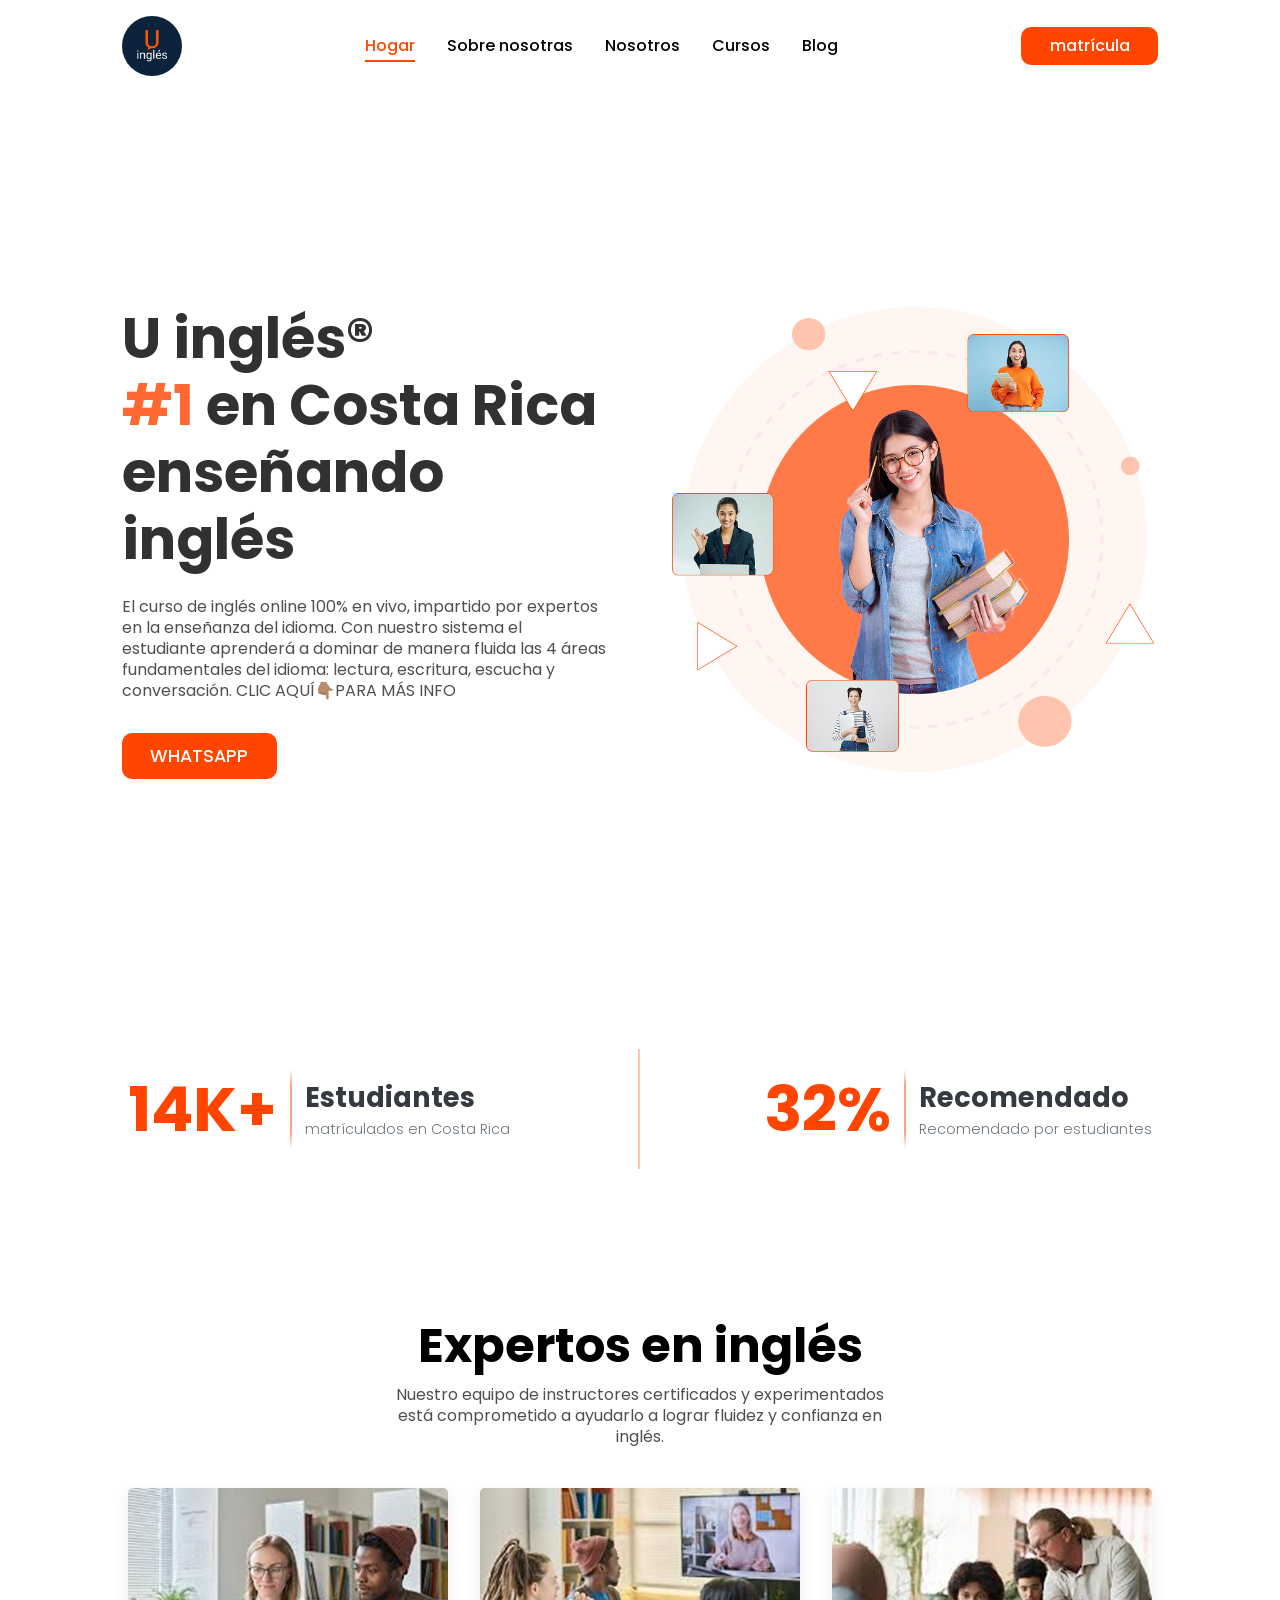
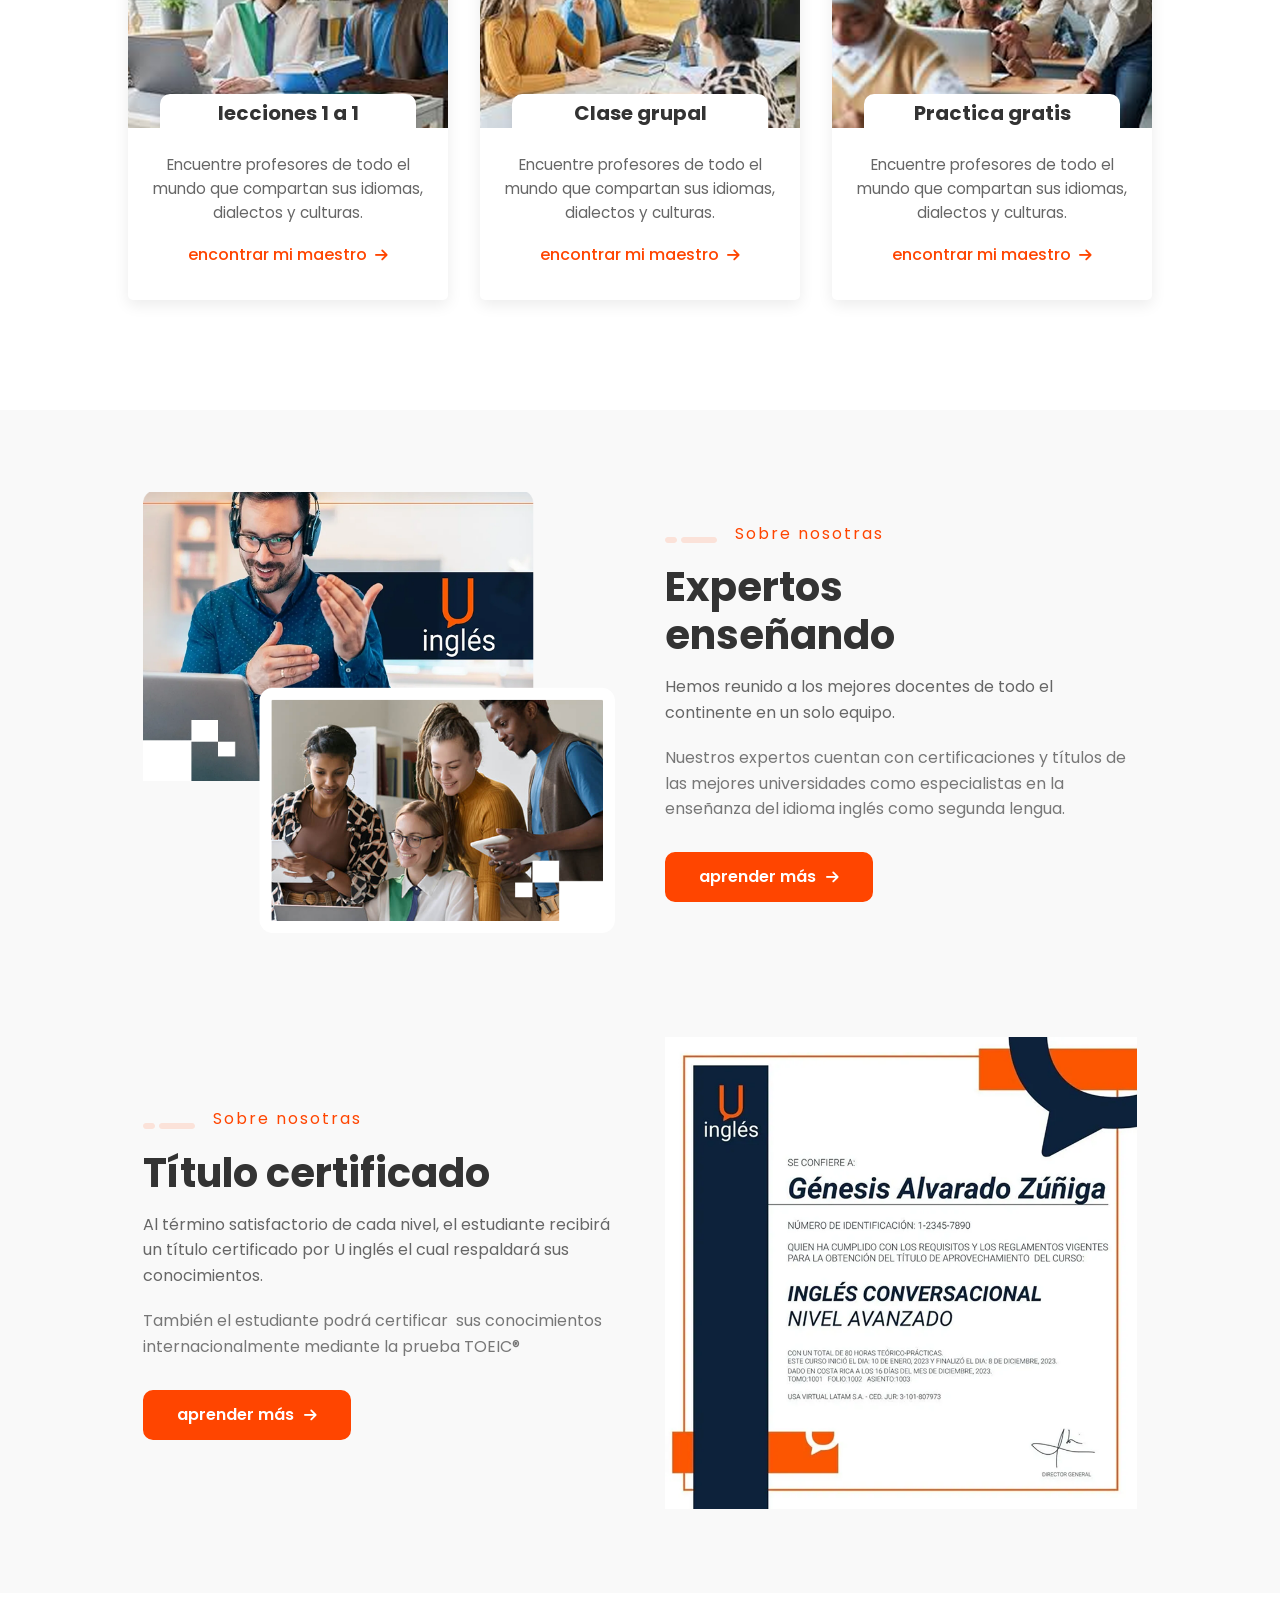
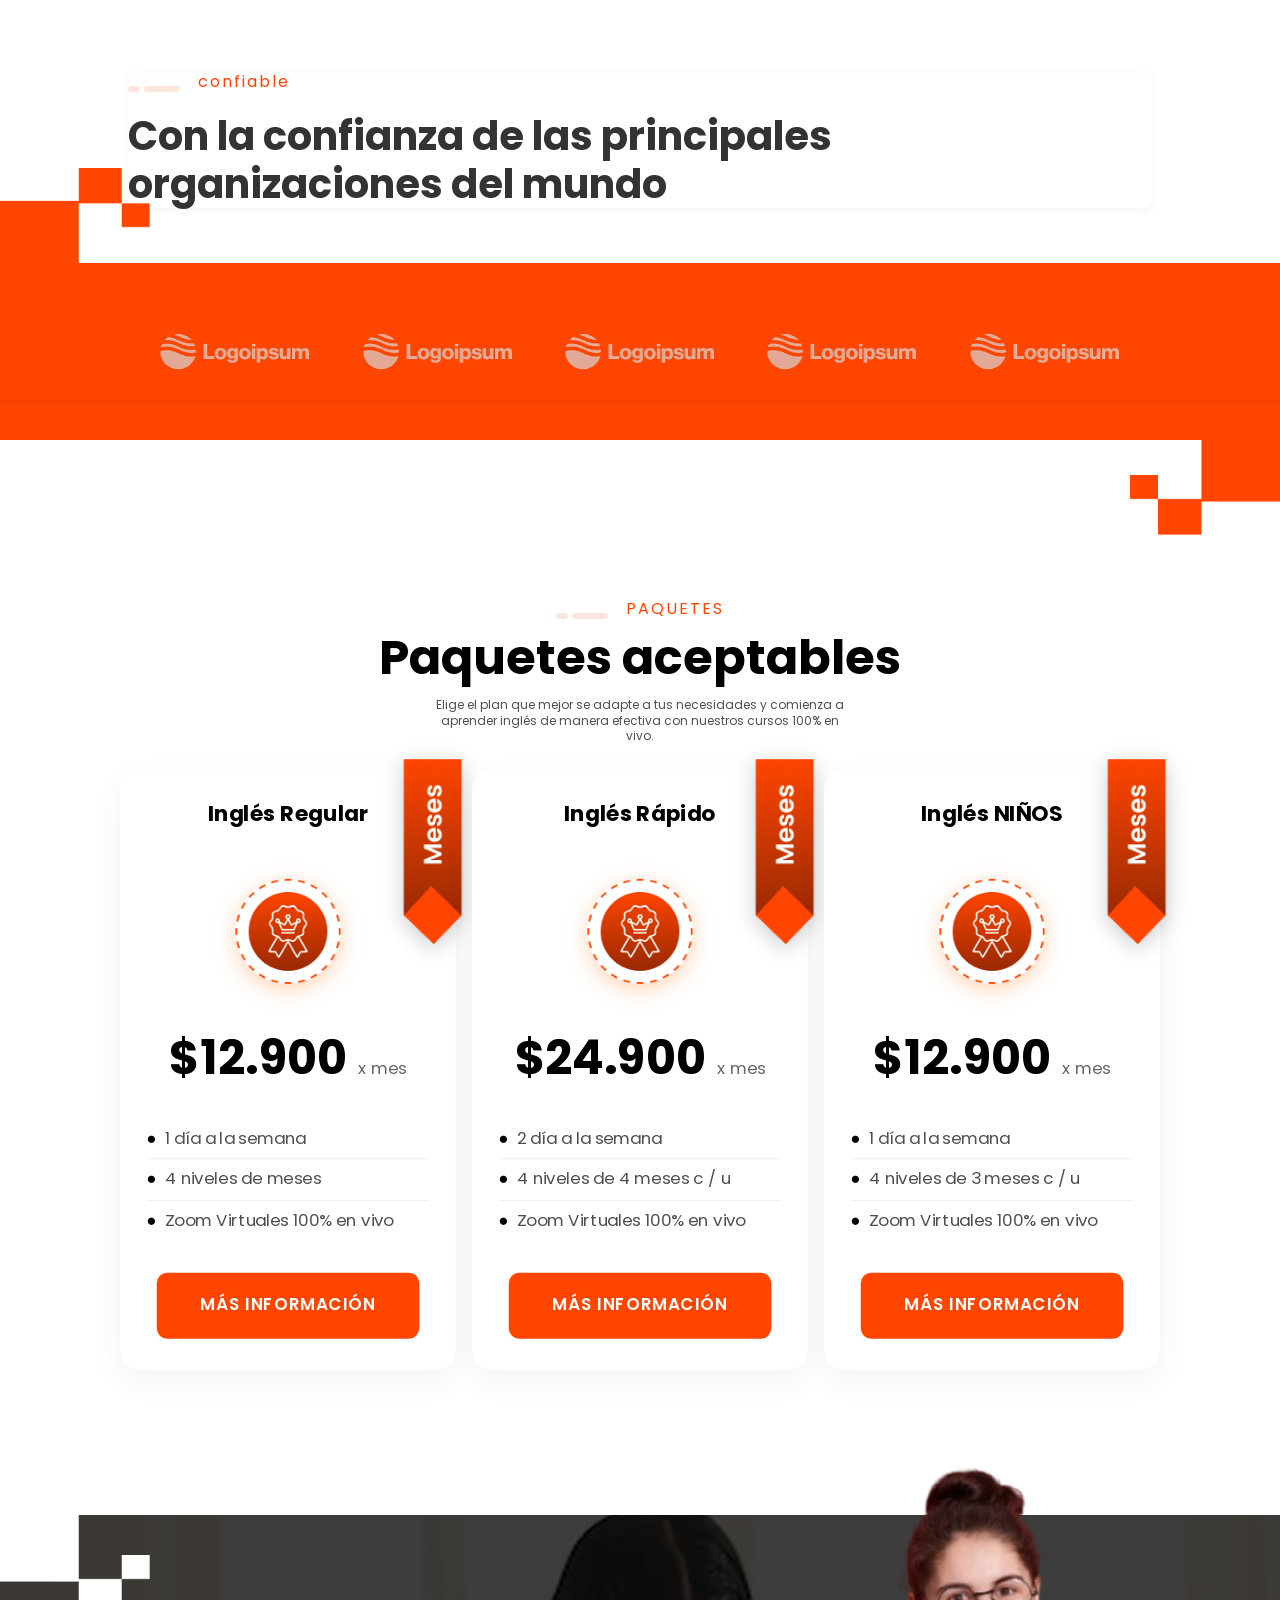
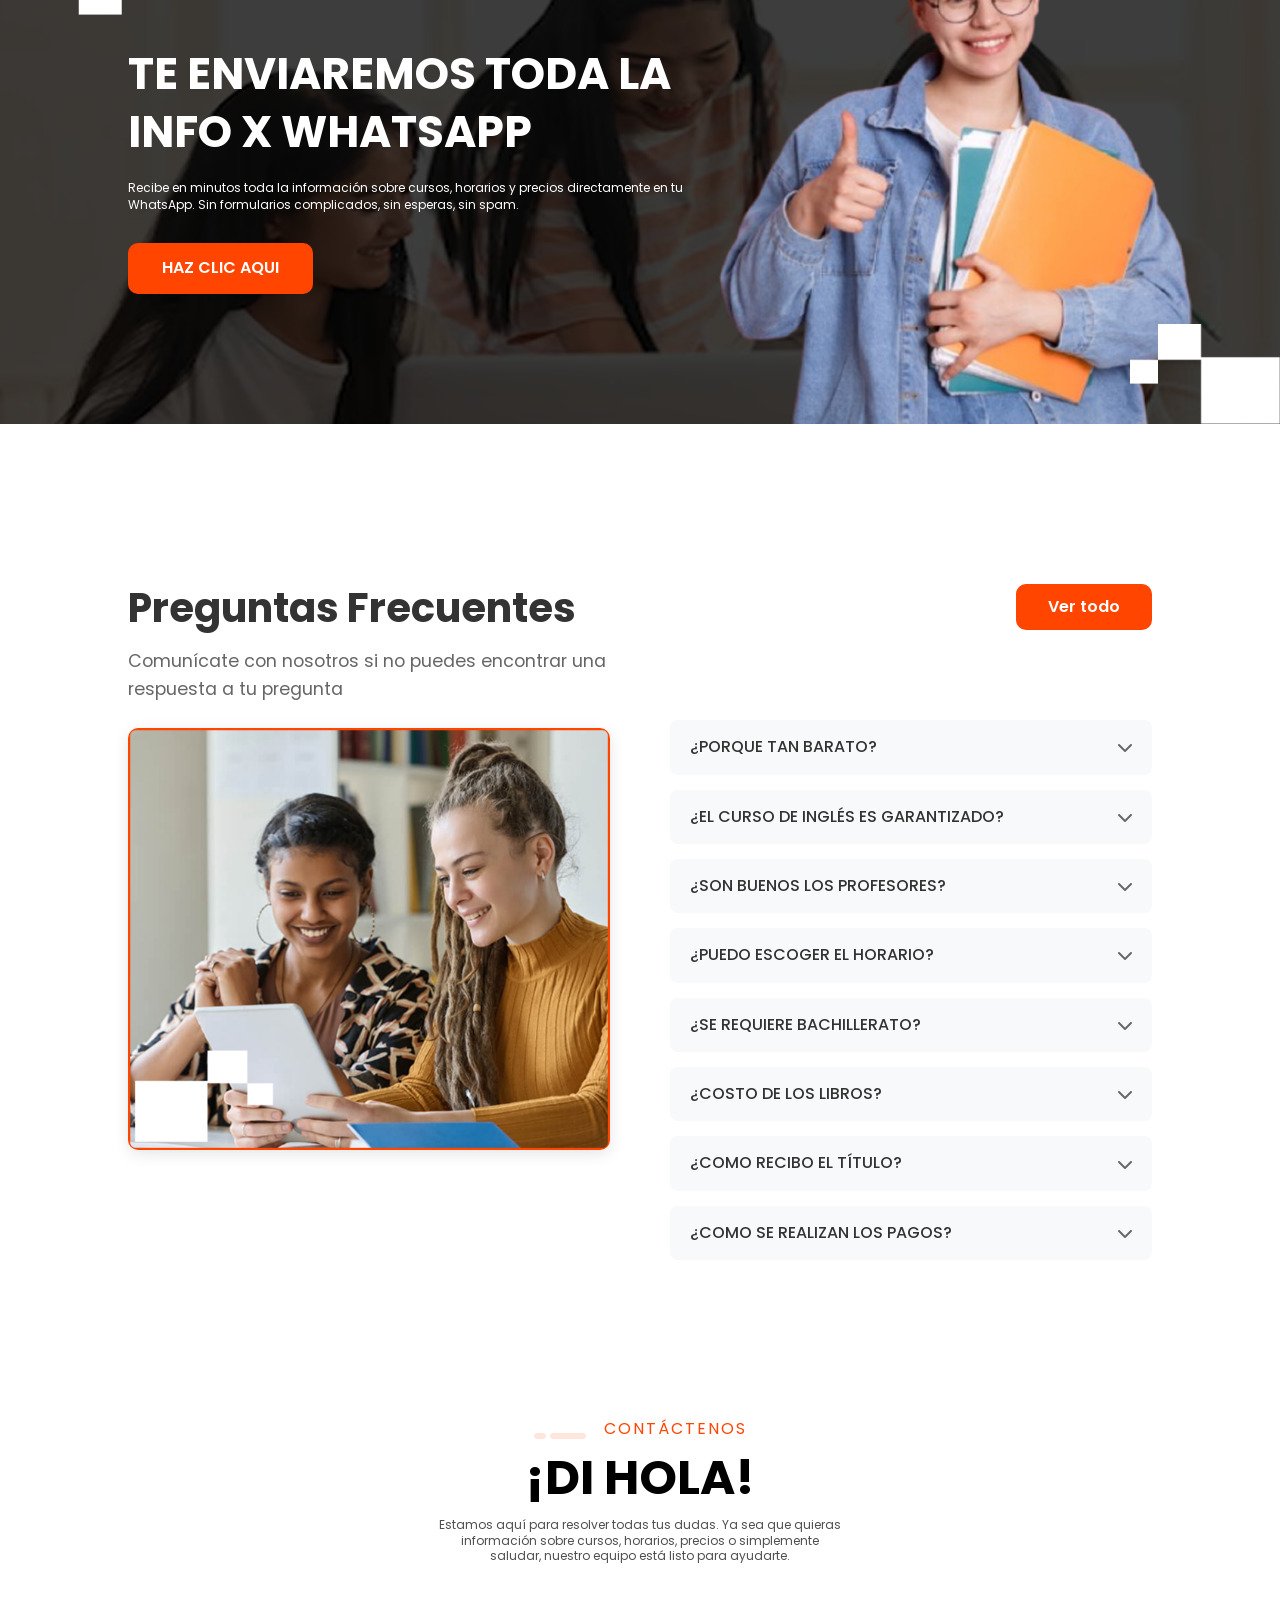
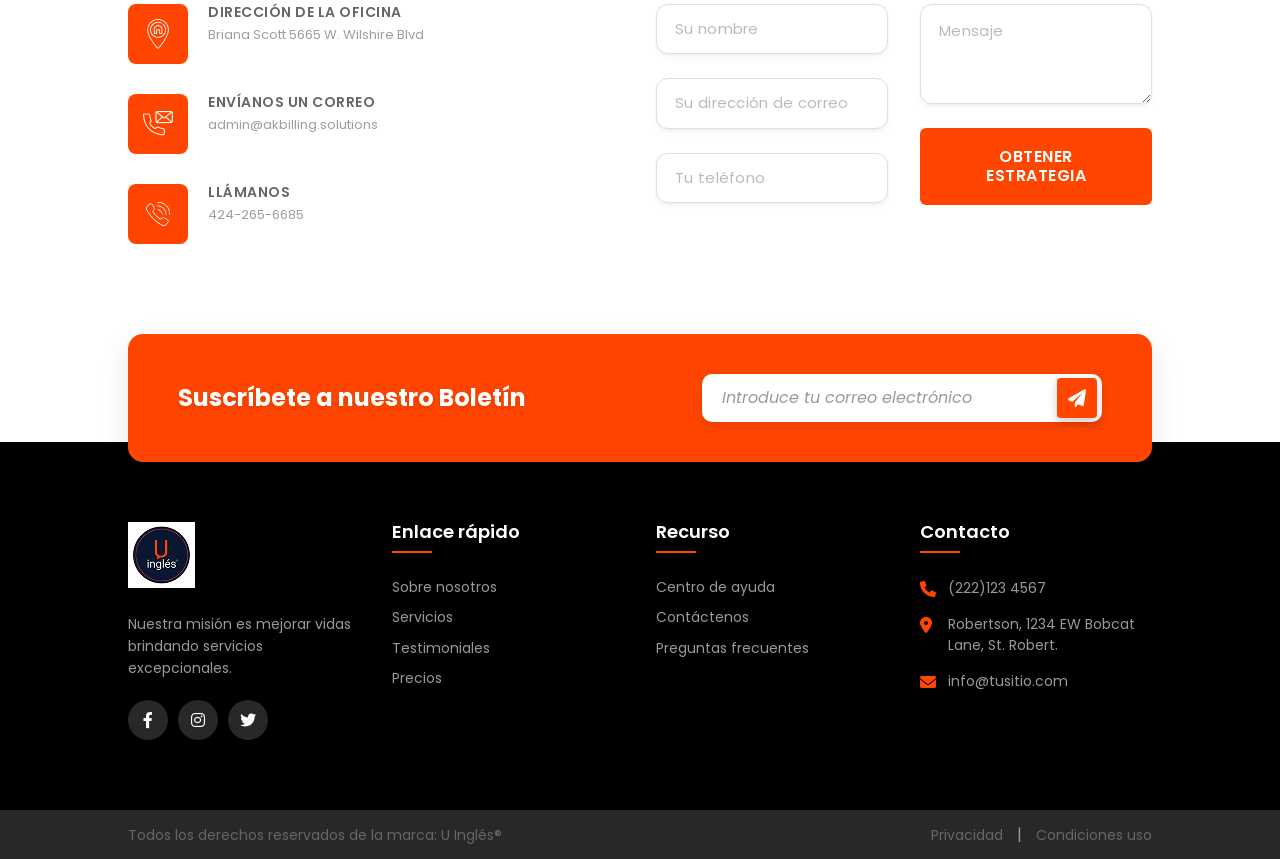
==== commit 483cfd75: "Implementando nuevos cambios y ajustes" ====
--- a/index.html
+++ b/index.html
@@ -30,7 +30,7 @@
     <nav class="navbar-1 wx-bg-white">
         <div class="nav-container-1 wx-container">
             <div class="logo-1">
-                <img src="assets/images/logo.png" alt="Logo">
+                <img src="assets/images/favicon.webp" alt="Logo">
                 <!-- <span>TechWeb</span> -->
             </div>
             
@@ -59,12 +59,11 @@
     <section id="inicio" class="hero-1 wx-pt-0 wx-mt-0">
         <div class="hero-container-1 wx-container">
             <div class="hero-content-1">
-                <span class="hero-span-1 wx-text-shape">U inglés®</span>
-                <h1 class="hero-title-1 wx-mt-0">Bienvenid@s a U inglés® <span class="wx-text-primary wx-span">#1</span> en Costa Rica enseñando inglés</h1>
-                <p class="hero-description-1">El curso de inglés online 100% en vivo, impartido por expertos en la enseñanza del idioma. Con nuestro sistema el estudiante aprenderá a dominar de manera fluida las 4 áreas fundamentales del idioma: lectura, escritura, escucha y conversación. OFERTA 100% REAL - CLIC AQUÍ👇🏽PARA MÁS INFO</p>
+                <h1 class="hero-title-1 wx-mt-0">U inglés® <br> <span class="wx-text-primary wx-span">#1</span> en Costa Rica <br> enseñando inglés</h1>
+                <p class="hero-description-1">El curso de inglés online 100% en vivo, impartido por expertos en la enseñanza del idioma. Con nuestro sistema el estudiante aprenderá a dominar de manera fluida las 4 áreas fundamentales del idioma: lectura, escritura, escucha y conversación. CLIC AQUÍ👇🏽PARA MÁS INFO</p>
                 <div class="hero-buttons-1">
-                    <a href="https://wa.me/50688607777" class="btn-1 btn-whatsapp-1">WhatsApp</a>
-                    <a href="https://wa.me/50688607777" class="btn-1 btn-transparent-1">MATRÍCULA: ₡1.000</a>
+                    <button onclick="window.location.href='https://wa.me/50688607777'" class="btn-1 btn-whatsapp-1">WhatsApp</button>
+                   
                 </div>
             </div>
             <div class="hero-image-1">
@@ -77,32 +76,29 @@
     <section class="wx-container wx-py-20">
 
 	    <!-- Tres columnas responsivas -->
-	    <div class="wx-row">
+	    <div class="wx-row estadistica-scroll">
 	        <!-- Columna 1: 10 años -->
-	        <div class="wx-col-6 wx-col-md-4 wx-col-sm-6 wx-estadistica-item">
+	        <div class="wx-col-6 wx-col-md-6 wx-col-sm-6 wx-estadistica-item">
 	            <div class="wx-estadistica-contenido">
-	                <!-- Número con línea vertical -->
 	                <div class="wx-estadistica-numero">
-	                    <strong>10</strong>
-	                </div>
-	                
-	                <!-- Textos a la derecha en PC, abajo en móvil -->
+	                    <strong><b>0</b>K+</strong>
+	                </div>
 	                <div class="wx-estadistica-textos wx-ml-3">
 	                    <div class="wx-estadistica-texto-bold">
-	                        Años
+	                        Estudiantes
 	                    </div>
 	                    <div class="wx-estadistica-texto-light">
-	                        de excelencia en educación
+	                        matrículados en Costa Rica
 	                    </div>
 	                </div>
 	            </div>
 	        </div>
 
 	        <!-- Columna 2: 96% recomendado -->
-	        <div class="wx-col-6 wx-col-md-4 wx-col-sm-6 wx-estadistica-item wx-d-flex wx-justify-center">
+	        <div class="wx-col-6 wx-col-md-6 wx-col-sm-6 wx-estadistica-item wx-d-flex wx-justify-end">
 	            <div class="wx-estadistica-contenido">
 	                <div class="wx-estadistica-numero">
-	                    <strong>96%</strong>
+	                    <strong><b>0</b>%</strong>
 	                </div>
 	                <div class="wx-estadistica-textos wx-ml-3">
 	                    <div class="wx-estadistica-texto-bold">
@@ -114,33 +110,16 @@
 	                </div>
 	            </div>
 	        </div>
-
-	        <!-- Columna 3: 40K estudiantes -->
-	        <div class="wx-col-12 wx-col-md-4 wx-col-sm-12 wx-estadistica-item wx-d-flex wx-justify-center">
-	            <div class="wx-estadistica-contenido">
-	                <div class="wx-estadistica-numero">
-	                    <strong>40K</strong>
-	                </div>
-	                <div class="wx-estadistica-textos wx-ml-3">
-	                    <div class="wx-estadistica-texto-bold">
-	                        Estudiantes
-	                    </div>
-	                    <div class="wx-estadistica-texto-light">
-	                        de 100 países
-	                    </div>
-	                </div>
-	            </div>
-	        </div>
 	    </div>
 	</section>
 
 	<!-- Sección de articulos -->
 	<section id="blog" class="wx-container wx-py-20 section-articles">
 		<div class="wx-title-area">
-			<span class="hero-span-1 wx-text-shape">ofertas</span>
-			<h2 class="wx-py-2">The U inglés® Difference️</h2>
-			<div class="wx-center wx-w-40">
-				<h5>Nuestro equipo de instructores certificados y experimentados está comprometido a ayudarlo a lograr fluidez y confianza en inglés.</h5>
+			<!-- <span class="hero-span-1 wx-text-shape">ofertas</span> -->
+			<h2 class="wx-py-2">Expertos en inglés</h2>
+			<div class="wx-center wx-w-50">
+				<p>Nuestro equipo de instructores certificados y experimentados está comprometido a ayudarlo a lograr fluidez y confianza en inglés.</p>
 				
 			</div>
 		</div>
@@ -192,42 +171,45 @@
 	</section>
 
 	<!-- Sección Sobre Nosotros -->
-	<section class="wx-container wx-py-20 section-about">
-	    <div class="wx-container-about">
-	        
-	        <!-- Primera subsección: Imagen izquierda, texto derecha -->
-	        <div id="servicios" class="about-row">
-	            <div class="about-col about-col-image">
-	                <div class="about-image-container">
-	                    <img src="assets/images/about.png" alt="Sobre nosotros 1" class="about-image">
-	                </div>
-	            </div>
-	            <div class="about-col about-col-content">
-	                <span class="hero-span-1 wx-text-shape">Sobre nosotras</span>
-	                <h2 class="about-title wx-mt-5">Expertos <br> enseñando</h2>
-	                <p class="about-text about-text-short">Hemos reunido a los mejores docentes de todo el continente en un solo equipo.</p>
-	                <p class="about-text about-text-long">Nuestros expertos cuentan con certificaciones y títulos de las mejores universidades como especialistas en la enseñanza del idioma inglés como segunda lengua.</p>
-	                <a href="https://wa.me/50688607777" class="about-btn">aprender más <i class="fas fa-arrow-right"></i></a>
-	            </div>
-	        </div>
-
-	        <!-- Segunda subsección: Imagen derecha, texto izquierda (reverse) -->
-	        <div id="nosotros" class="about-row about-row-reverse">
-	            <div class="about-col about-col-image">
-	                <div class="about-image-container">
-	                    <img src="assets/images/certificado.png" alt="Sobre nosotros 2" class="about-image">
-	                </div>
-	            </div>
-	            <div class="about-col about-col-content">
-	                <span class="hero-span-1 wx-text-shape">Sobre nosotras</span>
-	                <h2 class="about-title wx-mt-5">Título certificado</h2>
-	                <p class="about-text about-text-short">Al término satisfactorio de cada nivel, el estudiante recibirá un título certificado por U inglés el cual respaldará sus conocimientos.</p>
-	                <p class="about-text about-text-long">También el estudiante podrá certificar  sus conocimientos internacionalmente mediante la prueba TOEIC®</p>
-	                <a href="https://wa.me/50688607777" class="about-btn">aprender más <i class="fas fa-arrow-right"></i></a>
-	            </div>
-	        </div>
-
-	    </div>
+	<section class="wx-py-20 section-about">
+		<div class="wx-container">
+		    <div class="wx-container-about">
+		        
+		        <!-- Primera subsección: Imagen izquierda, texto derecha -->
+		        <div id="servicios" class="about-row">
+		            <div class="about-col about-col-image">
+		                <div class="about-image-container">
+		                    <img src="assets/images/about.png" alt="Sobre nosotros 1" class="about-image">
+		                </div>
+		            </div>
+		            <div class="about-col about-col-content">
+		                <span class="hero-span-1 wx-text-shape">Sobre nosotras</span>
+		                <h2 class="about-title wx-mt-5">Expertos <br> enseñando</h2>
+		                <p class="about-text about-text-short">Hemos reunido a los mejores docentes de todo el continente en un solo equipo.</p>
+		                <p class="about-text about-text-long">Nuestros expertos cuentan con certificaciones y títulos de las mejores universidades como especialistas en la enseñanza del idioma inglés como segunda lengua.</p>
+		                <a href="https://wa.me/50688607777" class="about-btn">aprender más <i class="fas fa-arrow-right"></i></a>
+		            </div>
+		        </div>
+
+		        <!-- Segunda subsección: Imagen derecha, texto izquierda (reverse) -->
+		        <div id="nosotros" class="about-row about-row-reverse">
+		            <div class="about-col about-col-image">
+		                <div class="about-image-container">
+		                    <img src="assets/images/certificado.png" alt="Sobre nosotros 2" class="about-image">
+		                </div>
+		            </div>
+		            <div class="about-col about-col-content">
+		                <span class="hero-span-1 wx-text-shape">Sobre nosotras</span>
+		                <h2 class="about-title wx-mt-5">Título certificado</h2>
+		                <p class="about-text about-text-short">Al término satisfactorio de cada nivel, el estudiante recibirá un título certificado por U inglés el cual respaldará sus conocimientos.</p>
+		                <p class="about-text about-text-long">También el estudiante podrá certificar  sus conocimientos internacionalmente mediante la prueba TOEIC®</p>
+		                <a href="https://wa.me/50688607777" class="about-btn">aprender más <i class="fas fa-arrow-right"></i></a>
+		            </div>
+		        </div>
+
+		    </div>
+			
+		</div>
 	</section>
 
 	<!-- Sección Clientes (Título e imágenes decorativas) -->
@@ -662,6 +644,7 @@
 
     <script src="assets/js/jquery-4.0.0.min.js"></script>
     <script src="assets/js/script.js"></script>
+    <script src="assets/js/animation.js"></script>
     <script>
         
     </script>
--- a/assets/css/main.css
+++ b/assets/css/main.css
@@ -649,6 +649,7 @@
 .logo-1 img {
     height: 60px;
     width: auto;
+    border-radius: 50px;
 }
 
 .logo-1 span {
@@ -1257,11 +1258,15 @@
     line-height: 1.3;
 }
 
-.section-articles .wx-title-area h5{
-    font-size: var(--spacing-3);
+.section-articles .wx-title-area p{
+    /*font-size: var(--spacing-3);
     font-weight: 400;
     line-height: 1.3;
+    color: #4F4F4F;*/
+    font-size: 1rem;
     color: #4F4F4F;
+    margin-bottom: 2rem;
+    line-height: 1.3;
 }
 
 /* Estilos de las tarjetas de artículo */
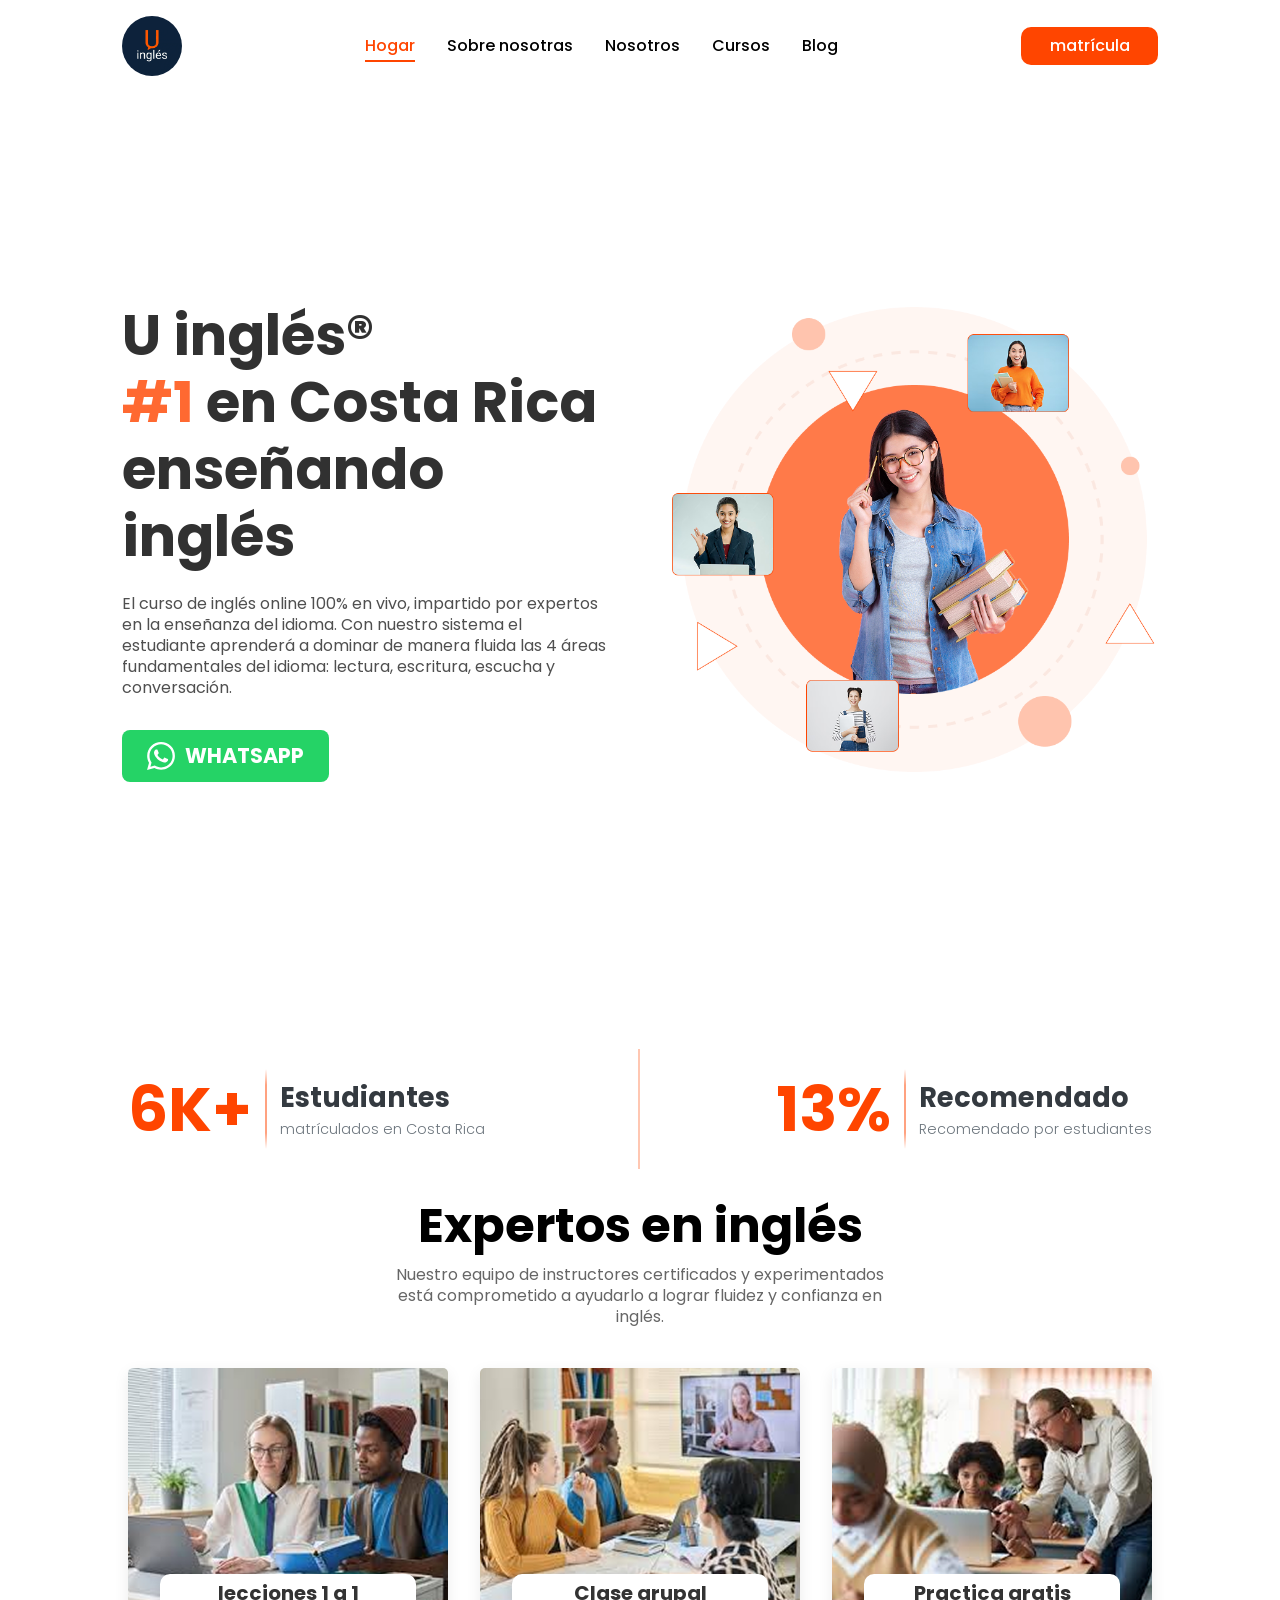
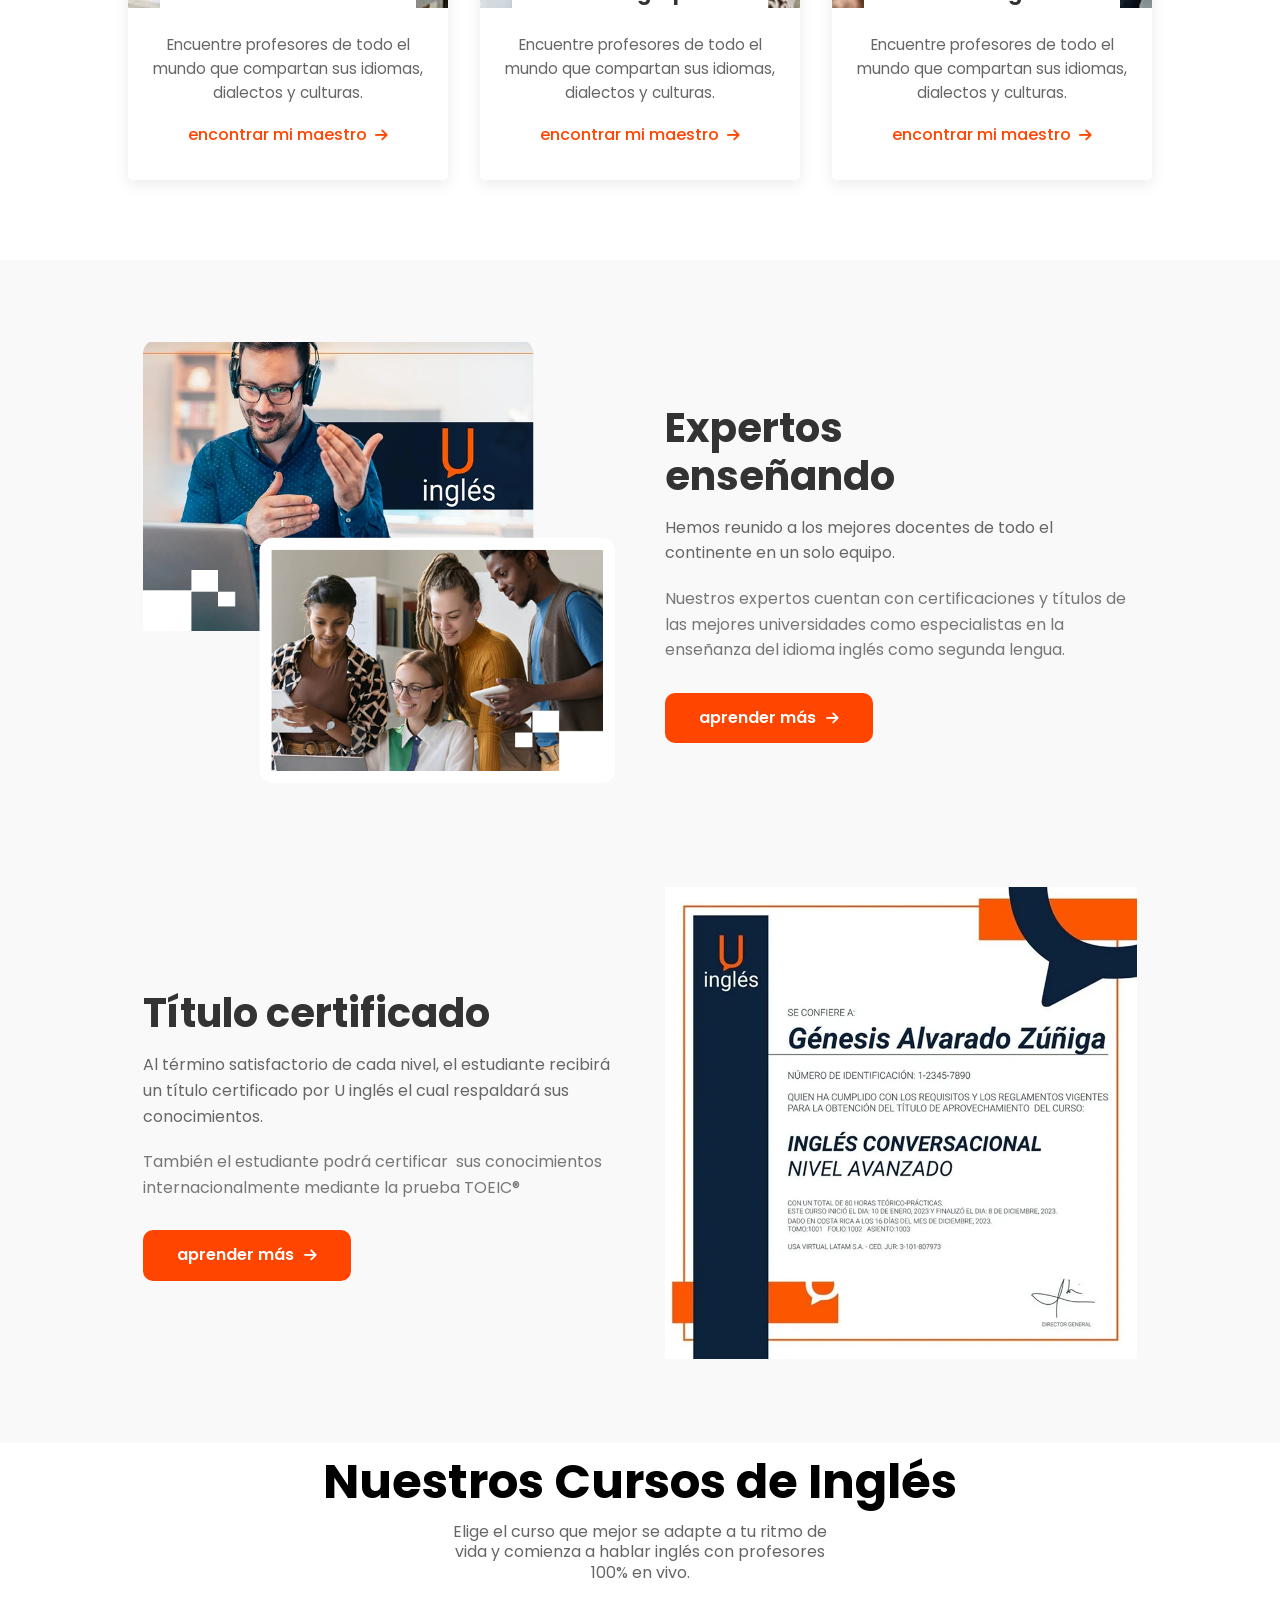
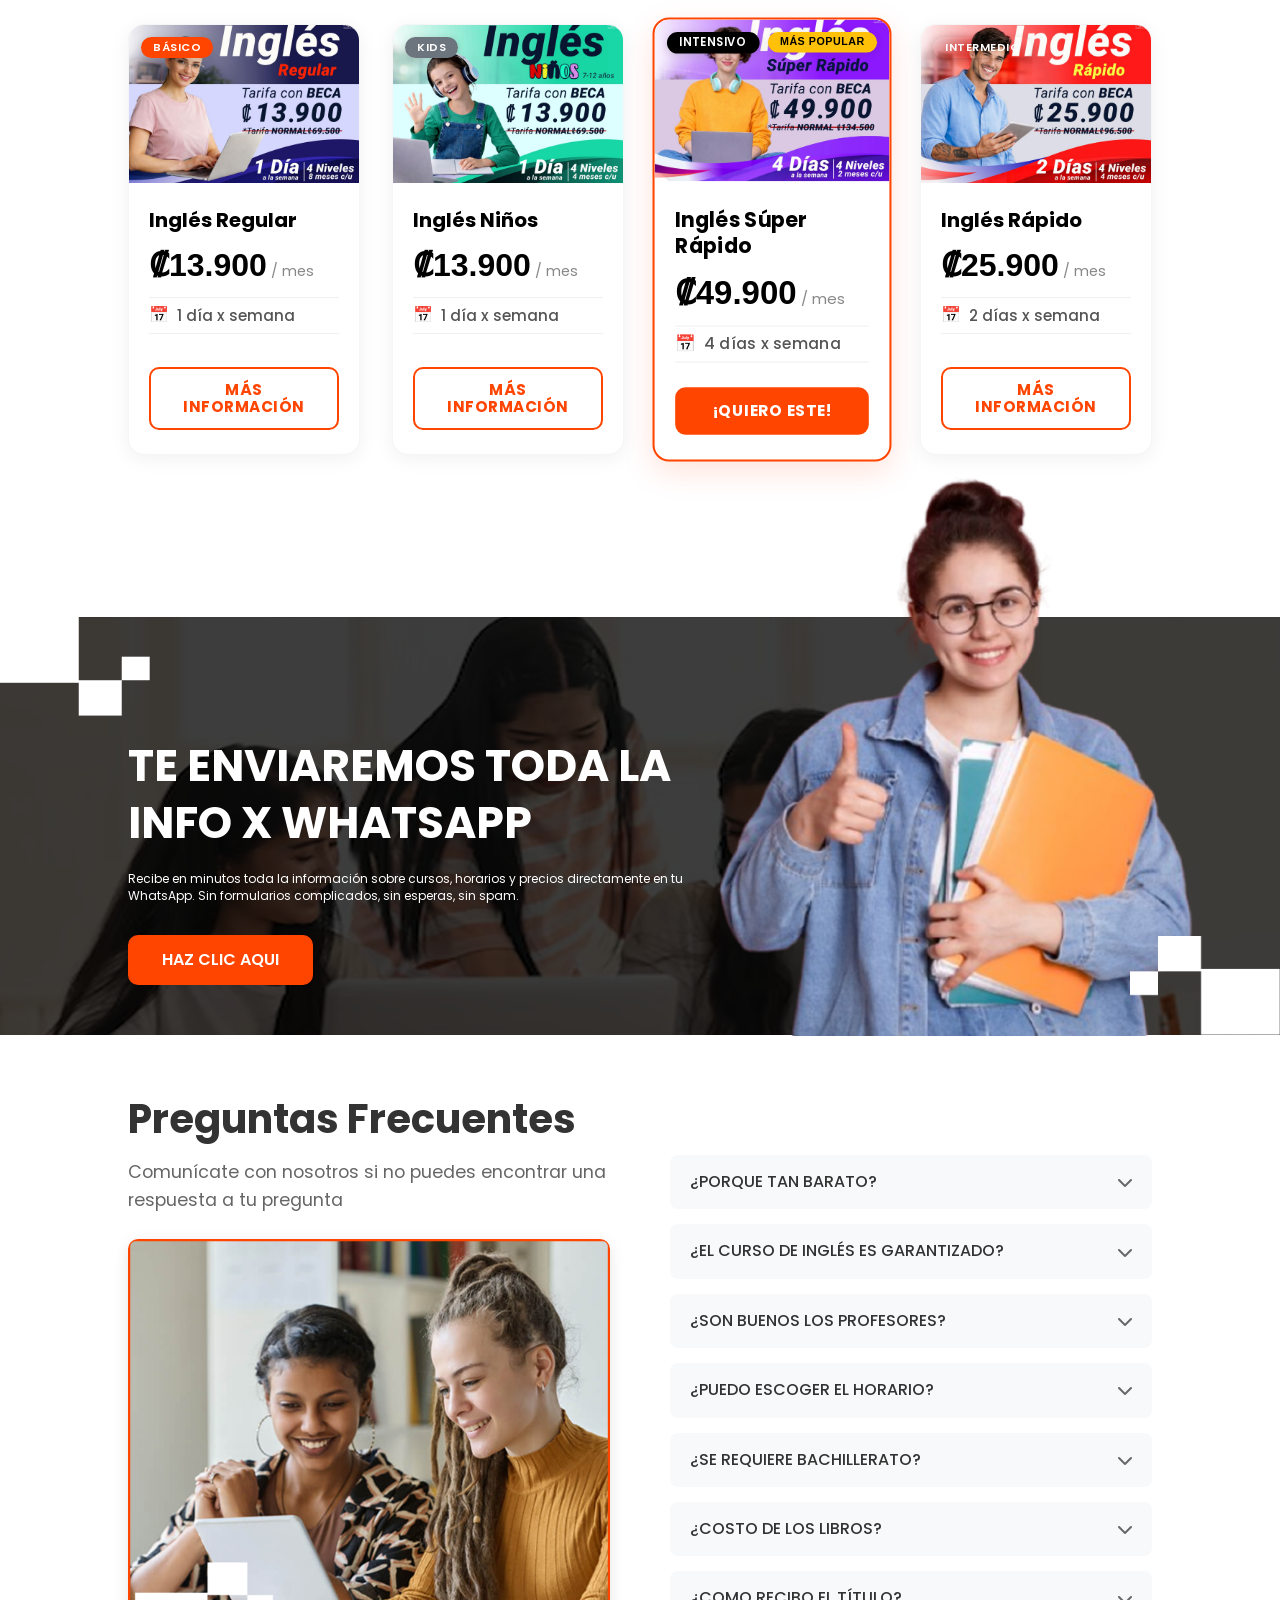
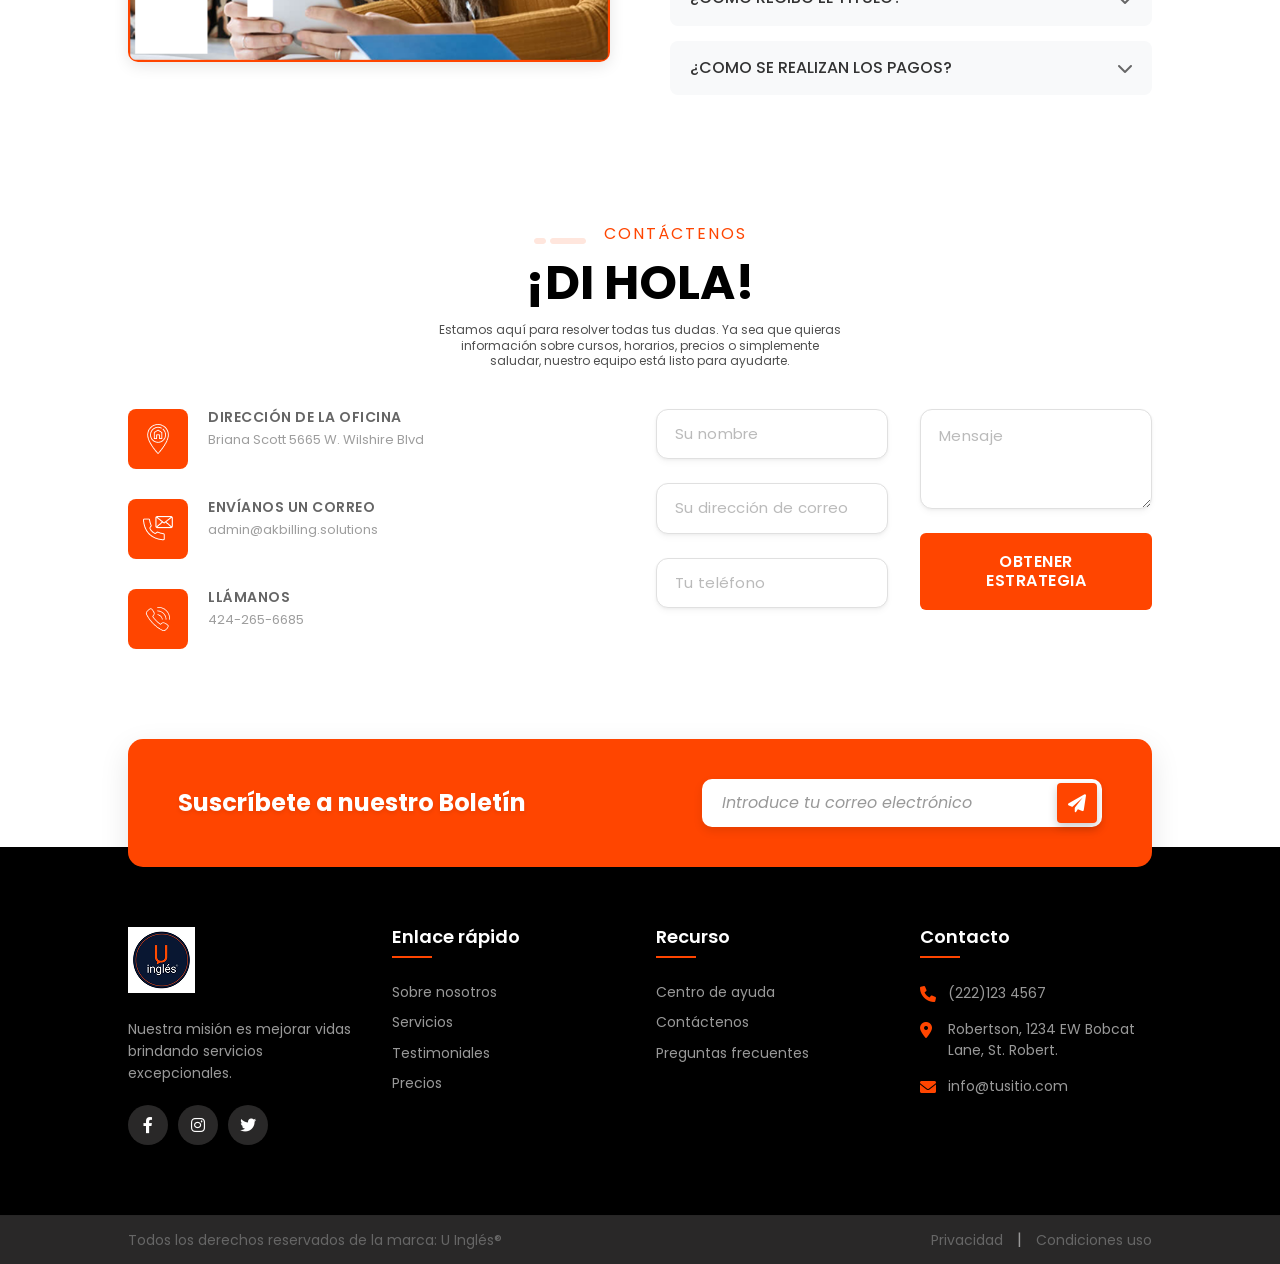
==== commit 07a2fc80: "Actualizando seccion de cursos y mejorando proporciones y responsividad" ====
--- a/index.html
+++ b/index.html
@@ -60,11 +60,15 @@
         <div class="hero-container-1 wx-container">
             <div class="hero-content-1">
                 <h1 class="hero-title-1 wx-mt-0">U inglés® <br> <span class="wx-text-primary wx-span">#1</span> en Costa Rica <br> enseñando inglés</h1>
-                <p class="hero-description-1">El curso de inglés online 100% en vivo, impartido por expertos en la enseñanza del idioma. Con nuestro sistema el estudiante aprenderá a dominar de manera fluida las 4 áreas fundamentales del idioma: lectura, escritura, escucha y conversación. CLIC AQUÍ👇🏽PARA MÁS INFO</p>
+                <p class="hero-description-1">El curso de inglés online 100% en vivo, impartido por expertos en la enseñanza del idioma. Con nuestro sistema el estudiante aprenderá a dominar de manera fluida las 4 áreas fundamentales del idioma: lectura, escritura, escucha y conversación.</p>
                 <div class="hero-buttons-1">
-                    <button onclick="window.location.href='https://wa.me/50688607777'" class="btn-1 btn-whatsapp-1">WhatsApp</button>
-                   
-                </div>
+				    <a href="https://wa.me/50688607777" target="_blank" class="btn-1 btn-whatsapp-1">
+				        <svg xmlns="http://www.w3.org/2000/svg" width="24" height="24" viewBox="0 0 24 24" fill="currentColor">
+				            <path d="M.057 24l1.687-6.163c-1.041-1.804-1.588-3.849-1.587-5.946.003-6.556 5.338-11.891 11.893-11.891 3.181.001 6.167 1.24 8.413 3.488 2.245 2.248 3.481 5.236 3.48 8.414-.003 6.557-5.338 11.892-11.893 11.892-1.99-.001-3.951-.5-5.688-1.448l-6.305 1.654zm6.597-3.807c1.676.995 3.276 1.591 5.392 1.592 5.448 0 9.886-4.438 9.889-9.885.002-5.462-4.415-9.89-9.881-9.892-5.452 0-9.887 4.434-9.889 9.884-.001 2.225.651 3.891 1.746 5.634l-.999 3.648 3.742-.981zm11.387-5.464c-.074-.124-.272-.198-.57-.347-.297-.149-1.758-.868-2.031-.967-.272-.099-.47-.149-.669.149-.198.297-.768.967-.941 1.165-.173.198-.347.223-.644.074-.297-.149-1.255-.462-2.39-1.475-.883-.788-1.48-1.761-1.653-2.059-.173-.297-.018-.458.13-.606.134-.133.297-.347.446-.521.151-.172.2-.296.3-.495.099-.198.05-.372-.025-.521-.075-.148-.669-1.611-.916-2.206-.242-.579-.487-.501-.669-.51l-.57-.01c-.198 0-.52.074-.792.372s-1.04 1.016-1.04 2.479 1.065 2.876 1.213 3.074c.149.198 2.095 3.2 5.076 4.487.709.306 1.263.489 1.694.626.712.226 1.36.194 1.872.118.571-.085 1.758-.719 2.006-1.413.248-.695.248-1.29.173-1.414z"/>
+				        </svg>
+				        WhatsApp
+				    </a>
+				</div>
             </div>
             <div class="hero-image-1">
                 <img src="assets/images/hero.png" alt="Hero Image">
@@ -73,7 +77,7 @@
     </section>
 
      <!-- Sección de estadísticas -->
-    <section class="wx-container wx-py-20">
+    <section class="wx-container wx-py-20" style="padding-bottom: 40px;">
 
 	    <!-- Tres columnas responsivas -->
 	    <div class="wx-row estadistica-scroll">
@@ -114,7 +118,7 @@
 	</section>
 
 	<!-- Sección de articulos -->
-	<section id="blog" class="wx-container wx-py-20 section-articles">
+	<section id="blog" class="wx-container wx-pboton section-articles">
 		<div class="wx-title-area">
 			<!-- <span class="hero-span-1 wx-text-shape">ofertas</span> -->
 			<h2 class="wx-py-2">Expertos en inglés</h2>
@@ -171,7 +175,7 @@
 	</section>
 
 	<!-- Sección Sobre Nosotros -->
-	<section class="wx-py-20 section-about">
+	<section class="wx-pboton section-about">
 		<div class="wx-container">
 		    <div class="wx-container-about">
 		        
@@ -183,7 +187,6 @@
 		                </div>
 		            </div>
 		            <div class="about-col about-col-content">
-		                <span class="hero-span-1 wx-text-shape">Sobre nosotras</span>
 		                <h2 class="about-title wx-mt-5">Expertos <br> enseñando</h2>
 		                <p class="about-text about-text-short">Hemos reunido a los mejores docentes de todo el continente en un solo equipo.</p>
 		                <p class="about-text about-text-long">Nuestros expertos cuentan con certificaciones y títulos de las mejores universidades como especialistas en la enseñanza del idioma inglés como segunda lengua.</p>
@@ -199,7 +202,6 @@
 		                </div>
 		            </div>
 		            <div class="about-col about-col-content">
-		                <span class="hero-span-1 wx-text-shape">Sobre nosotras</span>
 		                <h2 class="about-title wx-mt-5">Título certificado</h2>
 		                <p class="about-text about-text-short">Al término satisfactorio de cada nivel, el estudiante recibirá un título certificado por U inglés el cual respaldará sus conocimientos.</p>
 		                <p class="about-text about-text-long">También el estudiante podrá certificar  sus conocimientos internacionalmente mediante la prueba TOEIC®</p>
@@ -213,119 +215,125 @@
 	</section>
 
 	<!-- Sección Clientes (Título e imágenes decorativas) -->
-	<section class="wx-container wx-py-20 section-clientes">
-	  <div class="wx-card">
-
-	    <span class="hero-span-1 wx-text-shape">confiable</span>
-	    <h2 class="about-title wx-mt-5">Con la confianza de las principales <br> organizaciones del mundo</h2>
-	  </div>
-	</section>
 
 	<!-- NUEVA SECCIÓN: Lista de Clientes (Logos) -->
-	<section class="wx-bg-primary wx-py-10 section-lista-clientes">
-		<!-- Imagen izquierda (esquina superior izquierda de la tarjeta) -->
-	    <img src="assets/images/bg-left.png" alt="" class="clientes-bg-img left-img" role="presentation">
-	    <!-- Imagen derecha (esquina inferior derecha de la tarjeta) -->
-	    <img src="assets/images/bg-right.png" alt="" class="clientes-bg-img right-img" role="presentation">
-	  <div class="wx-card-logos"> 
-	  	<div class="wx-container">
-		    <ul class="clientes-logos-list">
-		      <li><img src="assets/images/partner.png" alt="Nombre Cliente 1"></li>
-		      <li><img src="assets/images/partner.png" alt="Nombre Cliente 2"></li>
-		      <li><img src="assets/images/partner.png" alt="Nombre Cliente 3"></li>
-		      <li><img src="assets/images/partner.png" alt="Nombre Cliente 4"></li>
-		      <li><img src="assets/images/partner.png" alt="Nombre Cliente 5"></li>
-		    </ul>
-	  		
-	  	</div>
-	  </div>
-	</section>
 
 	<!-- Sección de planes -->
-	<section id="planes" class="wx-container wx-py-20 section-planes">
+	<section id="cursos" class="wx-container wx-pboton section-cursos">
 	    <!-- Título de la sección -->
 	    <div class="wx-title-area">
-	        <span class="hero-span-1 wx-text-shape">PAQUETES</span>
-	        <h2 class="wx-py-2">Paquetes aceptables</h2>
+	        <!-- <span class="hero-span-1 wx-text-shape">CURSOS</span> -->
+	        <h2 class="wx-py-2">Nuestros Cursos de Inglés</h2>
 	        <div class="wx-center wx-w-40">
-	            <h5>Elige el plan que mejor se adapte a tus necesidades y comienza a aprender inglés de manera efectiva con nuestros cursos 100% en vivo.</h5>
+	            <p>Elige el curso que mejor se adapte a tu ritmo de vida y comienza a hablar inglés con profesores 100% en vivo.</p>
 	        </div>
 	    </div>
 	    
-	    <!-- Contenedor de planes -->
-	    <div class="wx-container-planes">
-	        <div class="wx-row">
-	            <!-- Plan 1 - Básico -->
-	            <div class="wx-col-12 wx-col-md-4 wx-col-sm-12">
-	                <div class="wx-card-plan featured">
-	                	<div class="featured-badge">
-				            <img src="assets/images/categoria.png" alt="Más Popular">
-				        </div>
-	                    <h3 class="plan-title">Inglés Regular</h3>
-	                    <div class="plan-icon">
-	                        <img src="assets/images/medalla.png" alt="Medalla Bronce">
-	                    </div>
-	                    <div class="plan-price">
-	                        $12.900 <span>x mes</span>
-	                    </div>
-	                    <ul class="plan-features">
-	                        <li>1 día a la semana</li>
-	                        <li>4 niveles de meses</li>
-	                        <li>Zoom Virtuales 100% en vivo</li>
-	                    </ul>
-	                    <button class="plan-btn"  onclick="window.location.href='https://wa.me/50688607777'">Más información</button>
-	                </div>
-	            </div>
+	    <!-- Contenedor de cursos (Grid de 4 columnas en desktop) -->
+	    <div class="wx-container-cursos">
+	        <div class="wx-row wx-justify-center">
 	            
-	            <!-- Plan 2 - Estándar (Destacado) -->
-	            <div class="wx-col-12 wx-col-md-4 wx-col-sm-12">
-	                <div class="wx-card-plan featured">
-	                	 <div class="featured-badge">
-				            <img src="assets/images/categoria.png" alt="Más Popular">
-				        </div>
-	                    <h3 class="plan-title">Inglés Rápido</h3>
-	                    <div class="plan-icon">
-	                        <img src="assets/images/medalla.png" alt="Medalla Plata">
-	                    </div>
-	                    <div class="plan-price">
-	                        $24.900 <span>x mes</span>
-	                    </div>
-	                    <ul class="plan-features">
-	                        <li>2 día a la semana</li>
-	                        <li>4 niveles de 4 meses c / u</li>
-	                        <li>Zoom Virtuales 100% en vivo</li>
-	                    </ul>
-	                    <button class="plan-btn"  onclick="window.location.href='https://wa.me/50688607777'">Más información</button>
-	                </div>
-	            </div>
-	            
-	            <!-- Plan 3 - Premium -->
-	            <div class="wx-col-12 wx-col-md-4 wx-col-sm-12">
-	                <div class="wx-card-plan featured">
-	                	<div class="featured-badge">
-				            <img src="assets/images/categoria.png" alt="Más Popular">
-				        </div>
-	                    <h3 class="plan-title">Inglés NIÑOS</h3>
-	                    <div class="plan-icon">
-	                        <img src="assets/images/medalla.png" alt="Medalla Oro">
-	                    </div>
-	                    <div class="plan-price">
-	                        $12.900 <span>x mes</span>
-	                    </div>
-	                    <ul class="plan-features">
-	                        <li>1 día a la semana</li>
-	                        <li>4 niveles de  3 meses c / u</li>
-	                        <li>Zoom Virtuales 100% en vivo</li>
-	                    </ul>
-	                    <button class="plan-btn"  onclick="window.location.href='https://wa.me/50688607777'">Más información</button>
-	                </div>
-	            </div>
+	            <!-- Curso 1: Inglés Regular -->
+	            <div class="wx-col-12 wx-col-md-6 wx-col-lg-3 wx-mb-8">
+	                <div class="wx-card-curso">
+	                    <div class="curso-imagen">
+	                        <img src="assets/images/curso-regular.jpeg" alt="Inglés Regular">
+	                        <span class="curso-nivel wx-bg-primary">Básico</span>
+	                    </div>
+	                    <div class="curso-contenido">
+	                        <h3 class="curso-titulo">Inglés Regular</h3>
+	                        <div class="curso-precio">
+	                            <span class="precio-monto">₡13.900</span>
+	                            <span class="precio-periodo">/ mes</span>
+	                        </div>
+	                        <div class="curso-frecuencia wx-d-flex wx-align-center wx-gap-2">
+	                            <span class="icono-frecuencia">📅</span>
+	                            <span>1 día x semana</span>
+	                        </div>
+	                        <button class="curso-btn" onclick="window.location.href='https://wa.me/50688607777'">
+	                            Más información
+	                        </button>
+	                    </div>
+	                </div>
+	            </div>
+
+	            <!-- Curso 2: Inglés Niños -->
+	            <div class="wx-col-12 wx-col-md-6 wx-col-lg-3 wx-mb-8">
+	                <div class="wx-card-curso">
+	                    <div class="curso-imagen">
+	                        <img src="assets/images/curso-ninos.jpeg" alt="Inglés para Niños">
+	                        <span class="curso-nivel wx-bg-secondary">Kids</span>
+	                    </div>
+	                    <div class="curso-contenido">
+	                        <h3 class="curso-titulo">Inglés Niños</h3>
+	                        <div class="curso-precio">
+	                            <span class="precio-monto">₡13.900</span>
+	                            <span class="precio-periodo">/ mes</span>
+	                        </div>
+	                        <div class="curso-frecuencia wx-d-flex wx-align-center wx-gap-2">
+	                            <span class="icono-frecuencia">📅</span>
+	                            <span>1 día x semana</span>
+	                        </div>
+	                        <button class="curso-btn" onclick="window.location.href='https://wa.me/50688607777'">
+	                            Más información
+	                        </button>
+	                    </div>
+	                </div>
+	            </div>
+
+	            <!-- Curso 3: Inglés Súper Rápido (DESTACADO) -->
+	            <div class="wx-col-12 wx-col-md-6 wx-col-lg-3 wx-mb-8">
+	                <div class="wx-card-curso destacado">
+	                    <div class="curso-imagen">
+	                        <img src="assets/images/curso-super-rapido.jpeg" alt="Inglés Súper Rápido">
+	                        <span class="curso-nivel wx-bg-black">Intensivo</span>
+	                    </div>
+	                    <div class="curso-contenido">
+	                        <h3 class="curso-titulo">Inglés Súper Rápido</h3>
+	                        <div class="curso-precio">
+	                            <span class="precio-monto">₡49.900</span>
+	                            <span class="precio-periodo">/ mes</span>
+	                        </div>
+	                        <div class="curso-frecuencia wx-d-flex wx-align-center wx-gap-2">
+	                            <span class="icono-frecuencia">📅</span>
+	                            <span>4 días x semana</span>
+	                        </div>
+	                        <button class="curso-btn" onclick="window.location.href='https://wa.me/50688607777'">
+	                            ¡Quiero este!
+	                        </button>
+	                    </div>
+	                </div>
+	            </div>
+
+	            <!-- Curso 4: Inglés Rápido -->
+	            <div class="wx-col-12 wx-col-md-6 wx-col-lg-3 wx-mb-8">
+	                <div class="wx-card-curso">
+	                    <div class="curso-imagen">
+	                        <img src="assets/images/curso-rapido.jpeg" alt="Inglés Rápido">
+	                        <span class="curso-nivel wx-bg-primary-dark">Intermedio</span>
+	                    </div>
+	                    <div class="curso-contenido">
+	                        <h3 class="curso-titulo">Inglés Rápido</h3>
+	                        <div class="curso-precio">
+	                            <span class="precio-monto">₡25.900</span>
+	                            <span class="precio-periodo">/ mes</span>
+	                        </div>
+	                        <div class="curso-frecuencia wx-d-flex wx-align-center wx-gap-2">
+	                            <span class="icono-frecuencia">📅</span>
+	                            <span>2 días x semana</span>
+	                        </div>
+	                        <button class="curso-btn" onclick="window.location.href='https://wa.me/50688607777'">
+	                            Más información
+	                        </button>
+	                    </div>
+	                </div>
+	            </div>
+
 	        </div>
 	    </div>
 	</section>
-
 	<!-- Sección de inivitacion -->
-	<section class="wx-invitavion wx-py-20">
+	<section class="wx-invitavion wx-pboton">
 	    <!-- Imágenes decorativas -->
 	    <img src="assets/images/bg-w-left.png" alt="" class="invitacion-bg-img left-img" role="presentation">
 	    <img src="assets/images/bg-w-right.png" alt="" class="invitacion-bg-img right-img" role="presentation">
@@ -349,7 +357,7 @@
 	</section>
 
 	<!-- Section de preguntas frecuentes -->
-	<section class="wx-container faq-section wx-py-20">
+	<section class="wx-container faq-section wx-pboton">
         <div class="faq-column left-column">
             <h2 class="faq-title">Preguntas Frecuentes</h2>
             <p class="faq-subtitle">Comunícate con nosotros si no puedes encontrar una respuesta a tu pregunta</p>
@@ -359,10 +367,10 @@
         </div>
 
         <div class="faq-column right-column">
-            <button onclick="window.location.href='https://wa.me/50688607777'" class="faq-contact-btn">
+            <!-- <button onclick="window.location.href='https://wa.me/50688607777'" class="faq-contact-btn">
                 Ver todo
-                <!-- <i class="fas fa-arrow-right"></i> -->
-            </button>
+               <i class="fas fa-arrow-right"></i> 
+            </button> -->
 
             <div class="faq-list" style="padding-top: 60px;">
                 <!-- Pregunta 1 -->
--- a/assets/css/main.css
+++ b/assets/css/main.css
@@ -618,6 +618,8 @@
 .wx-overflow-visible { overflow: visible !important; }
 .wx-overflow-scroll { overflow: scroll !important; }
 
+.wx-pboton{padding-bottom: 50px;}
+
 
 /* Menú estilo */
 .navbar-1 {
@@ -889,17 +891,39 @@
 }
 
 .btn-whatsapp-1 {
-    background: var(--color-primary);
+    /* Color oficial de WhatsApp */
+    background-color: #25D366; 
     color: white;
     border: none;
-    font-size: 1.1rem;
+    
+    /* Tamaño y Espaciado */
+    font-size: 1.3rem; /* Más grande */
+    font-weight: bold;
+    padding: 12px 25px;
+    border-radius: 8px;
+    
+    /* Alineación del icono y texto */
+    display: flex;
+    align-items: center;
+    justify-content: center;
+    gap: 10px; /* Espacio entre icono y texto */
+    
+    text-decoration: none; /* Quita el subrayado del link */
     text-transform: uppercase;
+    transition: all 0.3s ease;
+    cursor: pointer;
 }
 
 .btn-whatsapp-1:hover {
-    background: #e94102;
-    transform: translateY(-2px);
-    box-shadow: 0 5px 15px rgba(37, 211, 102, 0.3);
+    background-color: #128C7E; /* Verde más oscuro para el hover */
+    transform: translateY(-3px);
+    box-shadow: 0 8px 20px rgba(37, 211, 102, 0.4);
+}
+
+/* Ajuste opcional para el tamaño del icono */
+.btn-whatsapp-1 svg {
+    width: 28px;
+    height: 28px;
 }
 
 .btn-transparent-1 {
@@ -1264,7 +1288,7 @@
     line-height: 1.3;
     color: #4F4F4F;*/
     font-size: 1rem;
-    color: #4F4F4F;
+    color: #666;
     margin-bottom: 2rem;
     line-height: 1.3;
 }
@@ -1540,9 +1564,11 @@
 /* Responsive */
 @media (max-width: 992px) {
     .about-title {
-        font-size: 2rem;
-    }
-    
+        font-size: var(--spacing-12);
+        font-weight: 700;
+        line-height: 1.3;
+    }
+
     .about-row {
         gap: 30px;
     }
@@ -1589,7 +1615,7 @@
     }
     
     .about-title {
-        font-size: 1.75rem;
+        /*font-size: 1.75rem;*/
     }
     
     .about-text-short {
@@ -1751,235 +1777,277 @@
   border-width: 0;
 }
 
-/* ========================================
-   SECCIÓN DE PLANES
-======================================== */
-
-.section-planes .wx-title-area{
-    margin: 0 auto;
-    text-align: center;
-    margin-top: 80px;
-    margin-bottom: 40px;
-}
-
-.section-planes .wx-title-area .wx-text-shape {
-    display: inline-block; /* Esto mantiene el shape pegado al texto */
-}
-
-.section-planes .wx-title-area h2{
+
+/* =========================================
+   SECCIÓN CURSOS - NUEVO DISEÑO PROFESIONAL
+========================================= */
+
+/* Contenedor de cursos con grid */
+.wx-container-cursos {
+    margin-top: var(--spacing-10);
+}
+
+
+.section-cursos .wx-title-area h2 {
     font-size: var(--spacing-12);
     font-weight: 700;
     line-height: 1.3;
-}
-
-.section-planes .wx-title-area h5{
+    text-align: center;
+} 
+
+.section-cursos .wx-title-area p {
     font-size: var(--spacing-3);
     font-weight: 400;
     line-height: 1.3;
-    color: #4F4F4F;
-}
-
-/* Estilos para las tarjetas de planes */
-.wx-card-plan {
+    font-size: 1rem;
+    color: #666;
+}
+
+/* Tarjeta de curso - estilo artículo/blog */
+.wx-card-curso {
     background: white;
-    border-radius: 20px;
-    padding: 30px 25px;
-    text-align: center;
-    box-shadow: 0 10px 30px rgba(0,0,0,0.05);
-    transition: all 0.3s ease;
+    border-radius: 16px;
+    overflow: hidden;
+    box-shadow: 0 4px 20px rgba(0, 0, 0, 0.06);
+    transition: transform 0.3s ease, box-shadow 0.3s ease;
     height: 100%;
     display: flex;
     flex-direction: column;
+    border: 1px solid rgba(0, 0, 0, 0.04);
+}
+
+.wx-card-curso:hover {
+    transform: translateY(-8px);
+    box-shadow: 0 12px 40px rgba(255, 69, 0, 0.15);
+}
+
+/* Contenedor de la imagen */
+.curso-imagen {
     position: relative;
     overflow: hidden;
-}
-
-/* Efecto hover en la tarjeta */
-.wx-card-plan:hover {
-    transform: translateY(-10px);
-    box-shadow: 0 20px 40px rgba(255, 107, 0, 0.15);
-}
-
-
-/* Plan destacado (con imagen en esquina) */
-.wx-card-plan.featured {
-    /*border: 2px solid var(--color-primary);*/
-    transform: scale(1.05);
+    aspect-ratio: 16 / 11; /* Proporción de imagen de artículo */
+    width: 100%;
+}
+
+.curso-imagen img {
+    width: 100%;
+    height: 100%;
+    object-fit: cover;
+    display: block;
+    transition: transform 0.4s ease;
+}
+
+.wx-card-curso:hover .curso-imagen img {
+    transform: scale(1.08);
+}
+
+/* Etiqueta de nivel (Básico, Kids, Intensivo...) */
+.curso-nivel {
+    position: absolute;
+    top: var(--spacing-3);
+    left: var(--spacing-3);
+    color: white;
+    padding: var(--spacing-1) var(--spacing-3);
+    border-radius: 50px;
+    font-size: 0.7rem;
+    font-weight: var(--font-semi-bold);
+    text-transform: uppercase;
+    letter-spacing: 0.5px;
     z-index: 2;
-    position: relative;
-    overflow: visible; /* Cambiamos a visible para que la imagen no se corte */
-}
-
-/* Contenedor para la imagen destacada */
-.wx-card-plan.featured .featured-badge {
-    position: absolute;
-    top: -10px; 
-    right: -30px; 
-    width: 80px; 
-    height: auto;
-    z-index: 10;
-}
-
-.wx-card-plan.featured .featured-badge img {
-    width: 70%;
-    height: auto;
-    display: block;
-    filter: drop-shadow(0 5px 10px rgba(0,0,0,0.2));
-}
-
-/* Para pantallas pequeñas */
-@media (max-width: 768px) {
-    .wx-card-plan.featured {
-        transform: scale(1);
-        margin: 20px 0;
-    }
-    
-    .wx-card-plan.featured .featured-badge {
-        width: 60px; /* Más pequeño en móviles */
-        top: -5px;
-        right: -5px;
-    }
-}
-
-/* Título del plan */
-.wx-card-plan .plan-title {
-    font-size: 1.3rem;
-    font-weight: 700;
+    box-shadow: 0 2px 8px rgba(0, 0, 0, 0.15);
+}
+
+/* Contenido textual de la tarjeta */
+.curso-contenido {
+    padding: var(--spacing-6) var(--spacing-5);
+    flex: 1;
+    display: flex;
+    flex-direction: column;
+}
+
+/* Título del curso */
+.curso-titulo {
+    font-size: 1.25rem;
+    font-weight: var(--font-bold);
     color: var(--color-black);
-    margin-bottom: 10px;
-}
-
-/* Contenedor del icono/medalla */
-.wx-card-plan .plan-icon {
-    margin: 40px 0;
-}
-
-.wx-card-plan .plan-icon img {
-    width: 100px;
-    height: auto;
-    filter: drop-shadow(0 5px 10px rgba(255, 107, 0, 0.3));
-}
-
-/* Precio */
-.wx-card-plan .plan-price {
-    font-size: 2.8rem;
-    font-weight: 700;
+    margin-bottom: var(--spacing-4);
+    line-height: 1.3;
+}
+
+/* Bloque de precio */
+.curso-precio {
+    margin-bottom: var(--spacing-4);
+    display: flex;
+    align-items: baseline;
+    gap: 4px;
+}
+
+.precio-monto {
+    font-size: 2rem;
+    font-weight: var(--font-extra-bold);
     color: var(--color-black);
-    margin-bottom: 10px;
-    line-height: 1.2;
-}
-
-.wx-card-plan .plan-price span {
+    line-height: 1;
+}
+
+.precio-periodo {
+    font-size: 0.9rem;
+    color: #888;
+    font-weight: var(--font-regular);
+}
+
+/* Frecuencia (días por semana) */
+.curso-frecuencia {
+    margin-bottom: var(--spacing-6);
+    padding: var(--spacing-2) 0;
+    color: #555;
+    font-size: 0.95rem;
+    font-weight: var(--font-medium);
+    border-top: 1px solid #f0f0f0;
+    border-bottom: 1px solid #f0f0f0;
+}
+
+.icono-frecuencia {
     font-size: 1rem;
-    font-weight: 400;
-    color: #666;
-    display: inline-block;
-    margin-top: 5px;
-}
-
-/* Lista de características */
-.wx-card-plan .plan-features {
-    list-style: none;
-    padding: 0;
-    margin: 20px 0 30px;
-    flex-grow: 1;
-}
-
-.wx-card-plan .plan-features li {
-    padding: 10px 0;
-    color: #4F4F4F;
-    font-size: 1rem;
-    border-bottom: 1px solid #eee;
-    display: flex;
-    align-items: center;
-    justify-content: flex-start;
-    gap: 8px;
-}
-
-.wx-card-plan .plan-features li:last-child {
-    border-bottom: none;
-}
-
-/* Iconos de check para las características (opcional) */
-.wx-card-plan .plan-features li::before {
-    content: '●';
-    color: var(--color-black);
-    font-weight: 700;
-    font-size: 1rem;
-}
-
-/* Botón del plan */
-.wx-card-plan .plan-btn {
+}
+
+/* Botón del curso */
+.curso-btn {
     background: transparent;
     color: var(--color-primary);
     border: 2px solid var(--color-primary);
-    padding: 20px 30px;
+    padding: var(--spacing-3) var(--spacing-5);
     border-radius: 10px;
-    font-size: 1rem;
-    font-weight: 600;
+    font-size: 0.95rem;
+    font-weight: var(--font-bold);
     cursor: pointer;
     transition: all 0.3s ease;
     text-transform: uppercase;
-    letter-spacing: 1px;
+    letter-spacing: 0.5px;
     width: 100%;
-    max-width: 250px;
-    margin: 0 auto;
-}
-
-.wx-card-plan .plan-btn:hover {
+    margin-top: auto;
+    text-align: center;
+}
+
+.curso-btn:hover {
     background: var(--color-primary);
     color: white;
-    transform: translateY(-2px);
-    box-shadow: 0 5px 15px rgba(255, 107, 0, 0.3);
-}
-
-/* Para el plan destacado, el botón puede tener estilo diferente */
-.wx-card-plan.featured .plan-btn {
+    box-shadow: 0 6px 20px rgba(255, 69, 0, 0.3);
+}
+
+/* =========================================
+   ESTILOS PARA EL CURSO DESTACADO
+========================================= */
+.wx-card-curso.destacado {
+    border: 2px solid var(--color-primary);
+    transform: scale(1.03);
+    box-shadow: 0 10px 30px rgba(255, 69, 0, 0.15);
+    position: relative;
+    z-index: 2;
+}
+
+.wx-card-curso.destacado:hover {
+    transform: scale(1.03) translateY(-8px);
+}
+
+.wx-card-curso.destacado .curso-btn {
     background: var(--color-primary);
     color: white;
-}
-
-.wx-card-plan.featured .plan-btn:hover {
-    background: #e94102;
-    border-color: #e94102;
-}
-
-/* Responsive */
-@media (max-width: 768px) {
-    .wx-card-plan {
-        margin-bottom: 20px;
-    }
-    
-    .wx-card-plan.featured {
+    border-color: var(--color-primary);
+}
+
+.wx-card-curso.destacado .curso-btn:hover {
+    background: var(--color-primary-dark);
+    border-color: var(--color-primary-dark);
+    box-shadow: 0 8px 25px rgba(255, 69, 0, 0.4);
+}
+
+/* Opcional: badge "Más Popular" para el destacado */
+.wx-card-curso.destacado .curso-imagen::after {
+    content: 'MÁS POPULAR';
+    position: absolute;
+    top: var(--spacing-3);
+    right: var(--spacing-3);
+    background: var(--color-warning);
+    color: var(--color-black);
+    padding: var(--spacing-1) var(--spacing-3);
+    border-radius: 50px;
+    font-size: 0.65rem;
+    font-weight: var(--font-extra-bold);
+    letter-spacing: 0.5px;
+    z-index: 2;
+    box-shadow: 0 2px 8px rgba(0, 0, 0, 0.1);
+}
+
+/* =========================================
+   RESPONSIVE
+========================================= */
+
+/* Tablets grandes (2 columnas) */
+@media (max-width: 991px) {
+    .wx-card-curso.destacado {
         transform: scale(1);
-        margin: 20px 0;
-    }
-    
-    .wx-card-plan.featured::before {
-        font-size: 0.7rem;
-        padding: 5px 25px;
-        right: -35px;
-    }
-    
-    .wx-card-plan .plan-title {
-        font-size: 1.5rem;
-    }
-    
-    .wx-card-plan .plan-price {
-        font-size: 2rem;
-    }
-    
-    .wx-card-plan .plan-btn {
-        padding: 10px 20px;
-        font-size: 1rem;
-    }
-
-    .wx-card-plan .plan-features{ 
-        text-align: center;
-        display: flex;
-        flex-direction: column;
-        justify-content: center;
-        align-items: center;
+    }
+    
+    .wx-card-curso.destacado:hover {
+        transform: translateY(-8px);
+    }
+    
+    .curso-titulo {
+        font-size: 1.1rem;
+    }
+    
+    .precio-monto {
+        font-size: 1.7rem;
+    }
+}
+
+/* Móviles (1 columna) */
+@media (max-width: 767px) {
+    .wx-card-curso {
+        margin-bottom: var(--spacing-4);
+        border-radius: 12px;
+    }
+    
+    .curso-imagen {
+        aspect-ratio: 16 / 9;
+    }
+    
+    .curso-contenido {
+        padding: var(--spacing-4) var(--spacing-4);
+    }
+    
+    .curso-titulo {
+        font-size: 1.2rem;
+        margin-bottom: var(--spacing-3);
+    }
+    
+    .precio-monto {
+        font-size: 1.8rem;
+    }
+    
+    .curso-btn {
+        padding: var(--spacing-3);
+        font-size: 0.9rem;
+    }
+    
+    .wx-card-curso.destacado {
+        transform: scale(1);
+        margin: var(--spacing-2) 0;
+    }
+    
+    .wx-title-area .wx-w-40 {
+        width: 90% !important;
+    }
+    
+    .section-cursos .wx-title-area h2 {
+        /*font-size: 1.8rem;*/
+    }
+}
+
+@media (max-width: 750px) {
+
+    .curso-imagen{
+        aspect-ratio: 10 / 8;
     }
 }
 
@@ -1995,8 +2063,14 @@
     height: 100%;
 }
 
+@media only screen and (min-width: 992px){
+    .wx-invitavion{
+        margin-top: 80px;
+    }
+}
+
 .wx-invitavion {
-    margin: 80px 0;
+  margin-bottom: 60px;
   position: relative; /* Contenedor relativo para posicionar las imágenes */
 }
 
@@ -2021,8 +2095,9 @@
   bottom: 0;
 }
 
-.wx-invitavion  .content-area{
-    padding: 50px 0;
+.wx-invitavion .content-area {
+    padding-top: 120px;
+    /* padding: 50px 0; */
 }
 
 .wx-invitavion  .content-area h2{
@@ -2337,7 +2412,9 @@
     }
     
     .faq-title {
-        font-size: 2rem;
+        font-size: var(--spacing-12);
+        font-weight: 700;
+        line-height: 1.3;
         text-align: center;
     }
     
